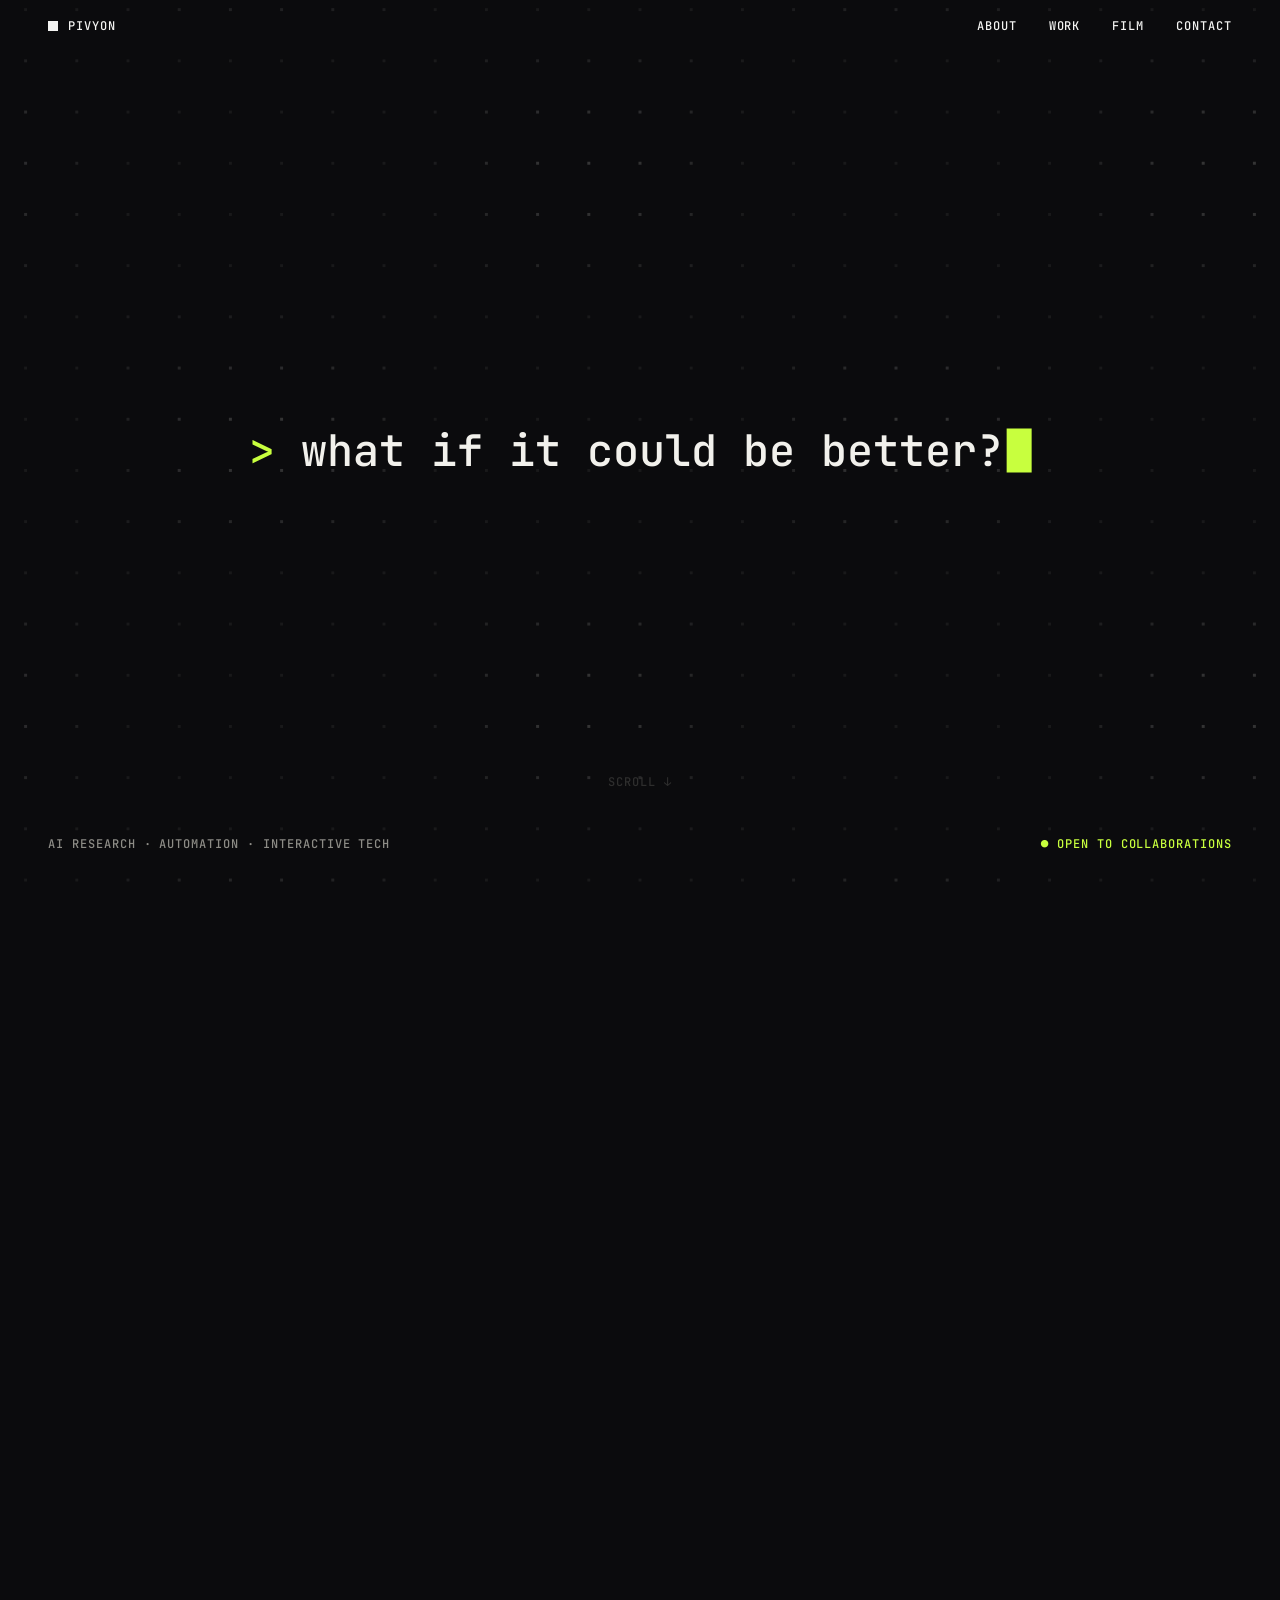
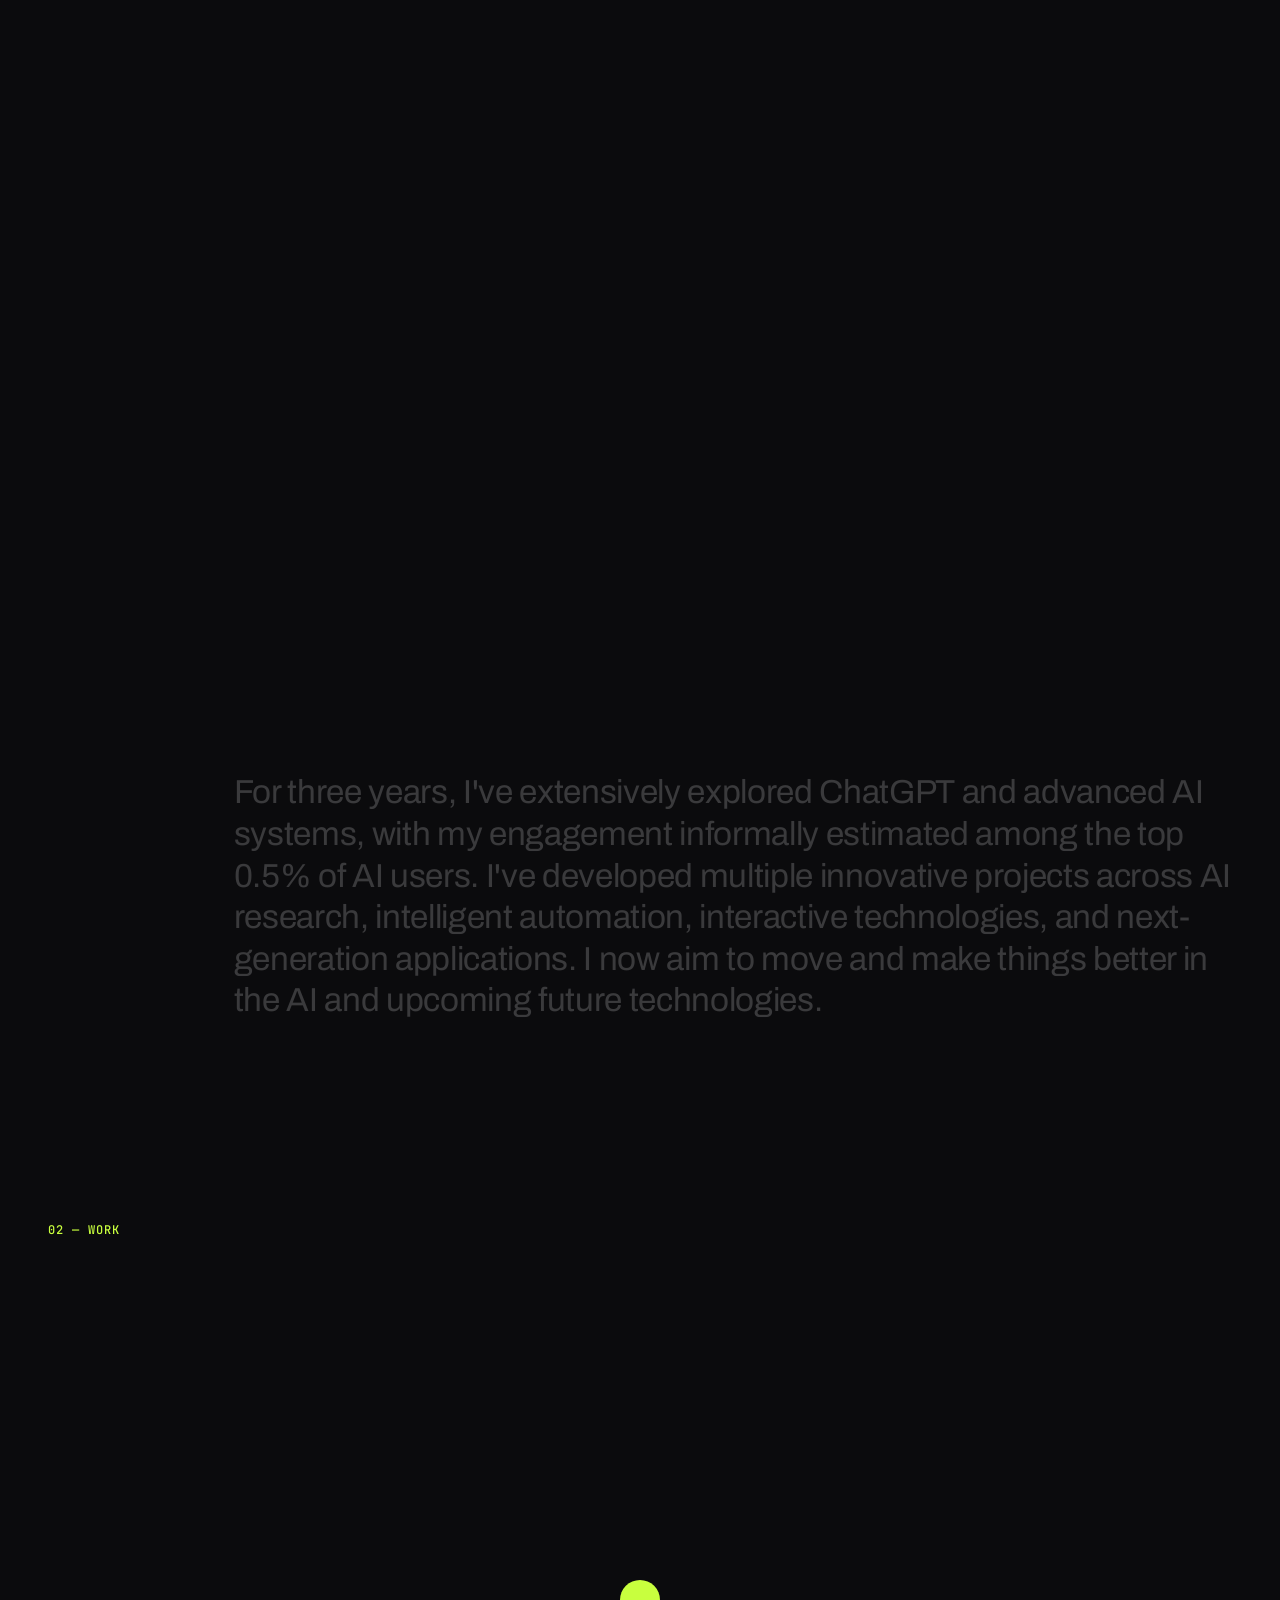
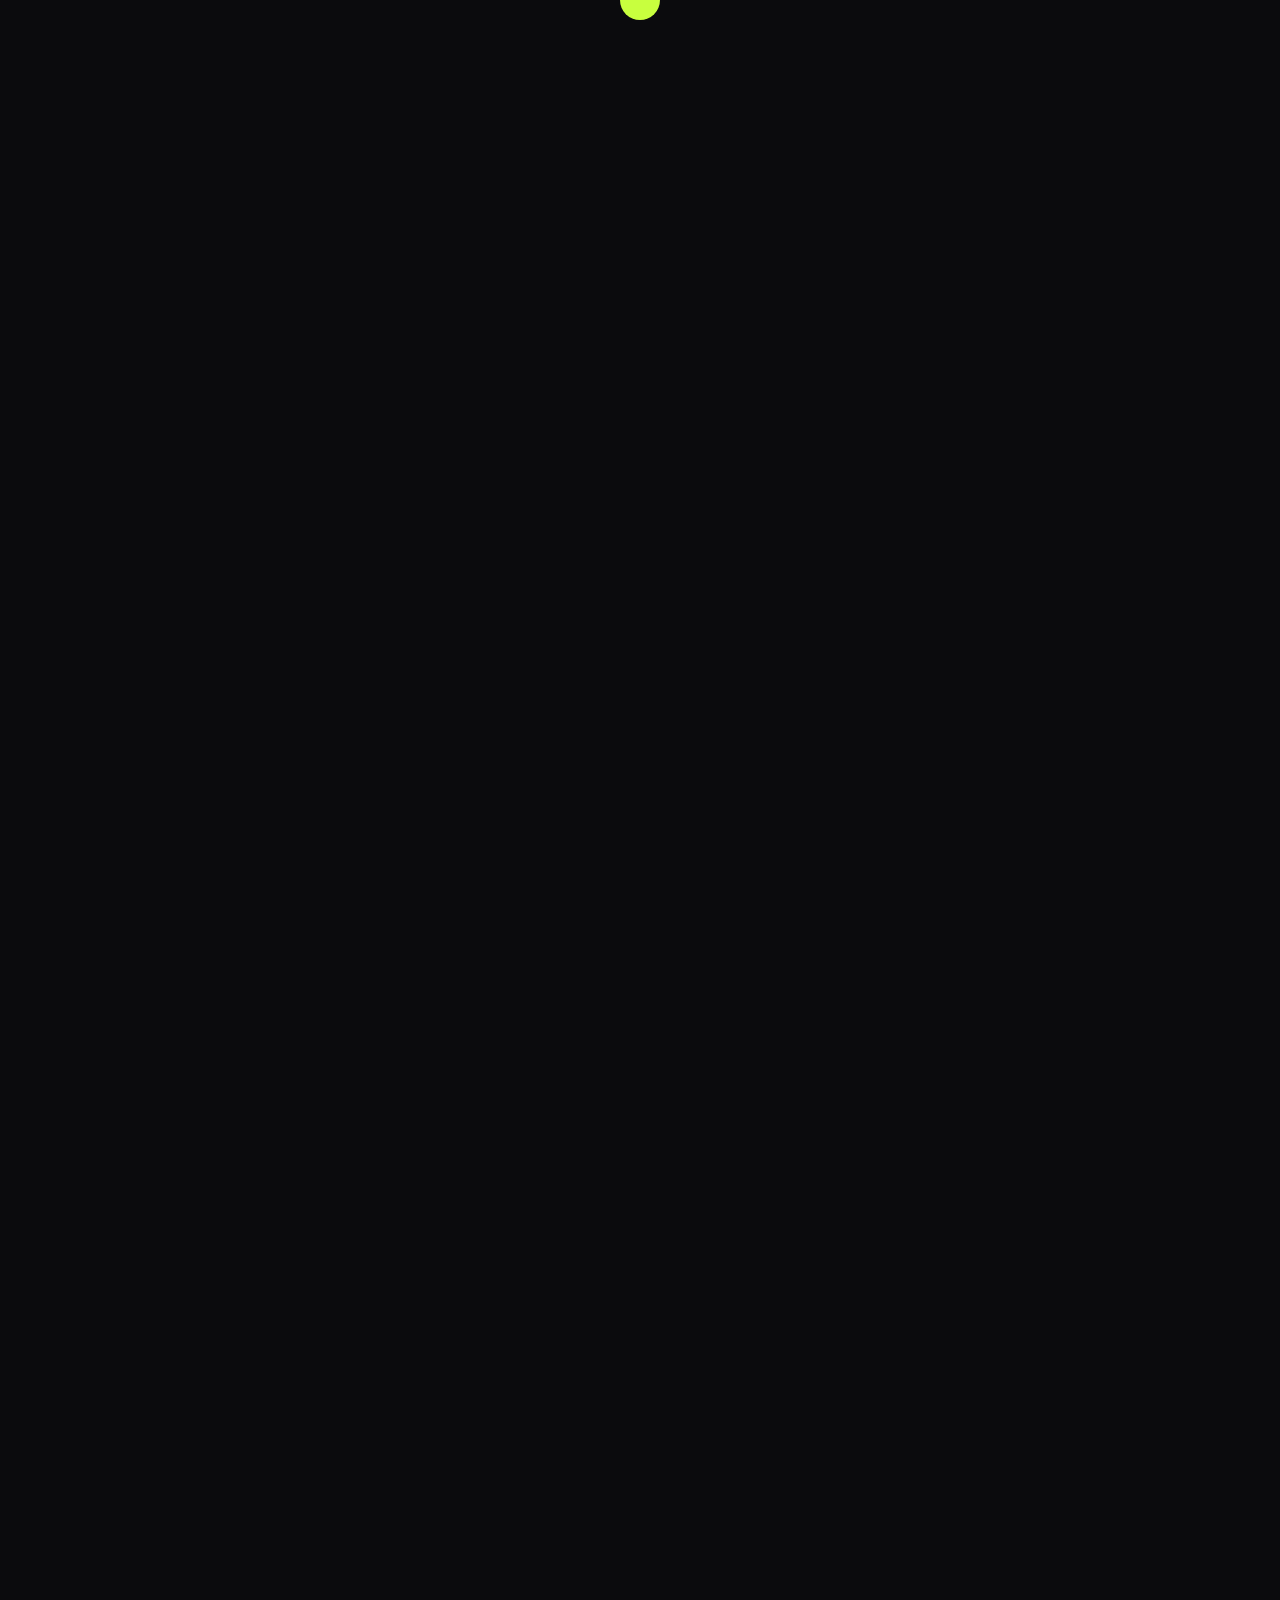
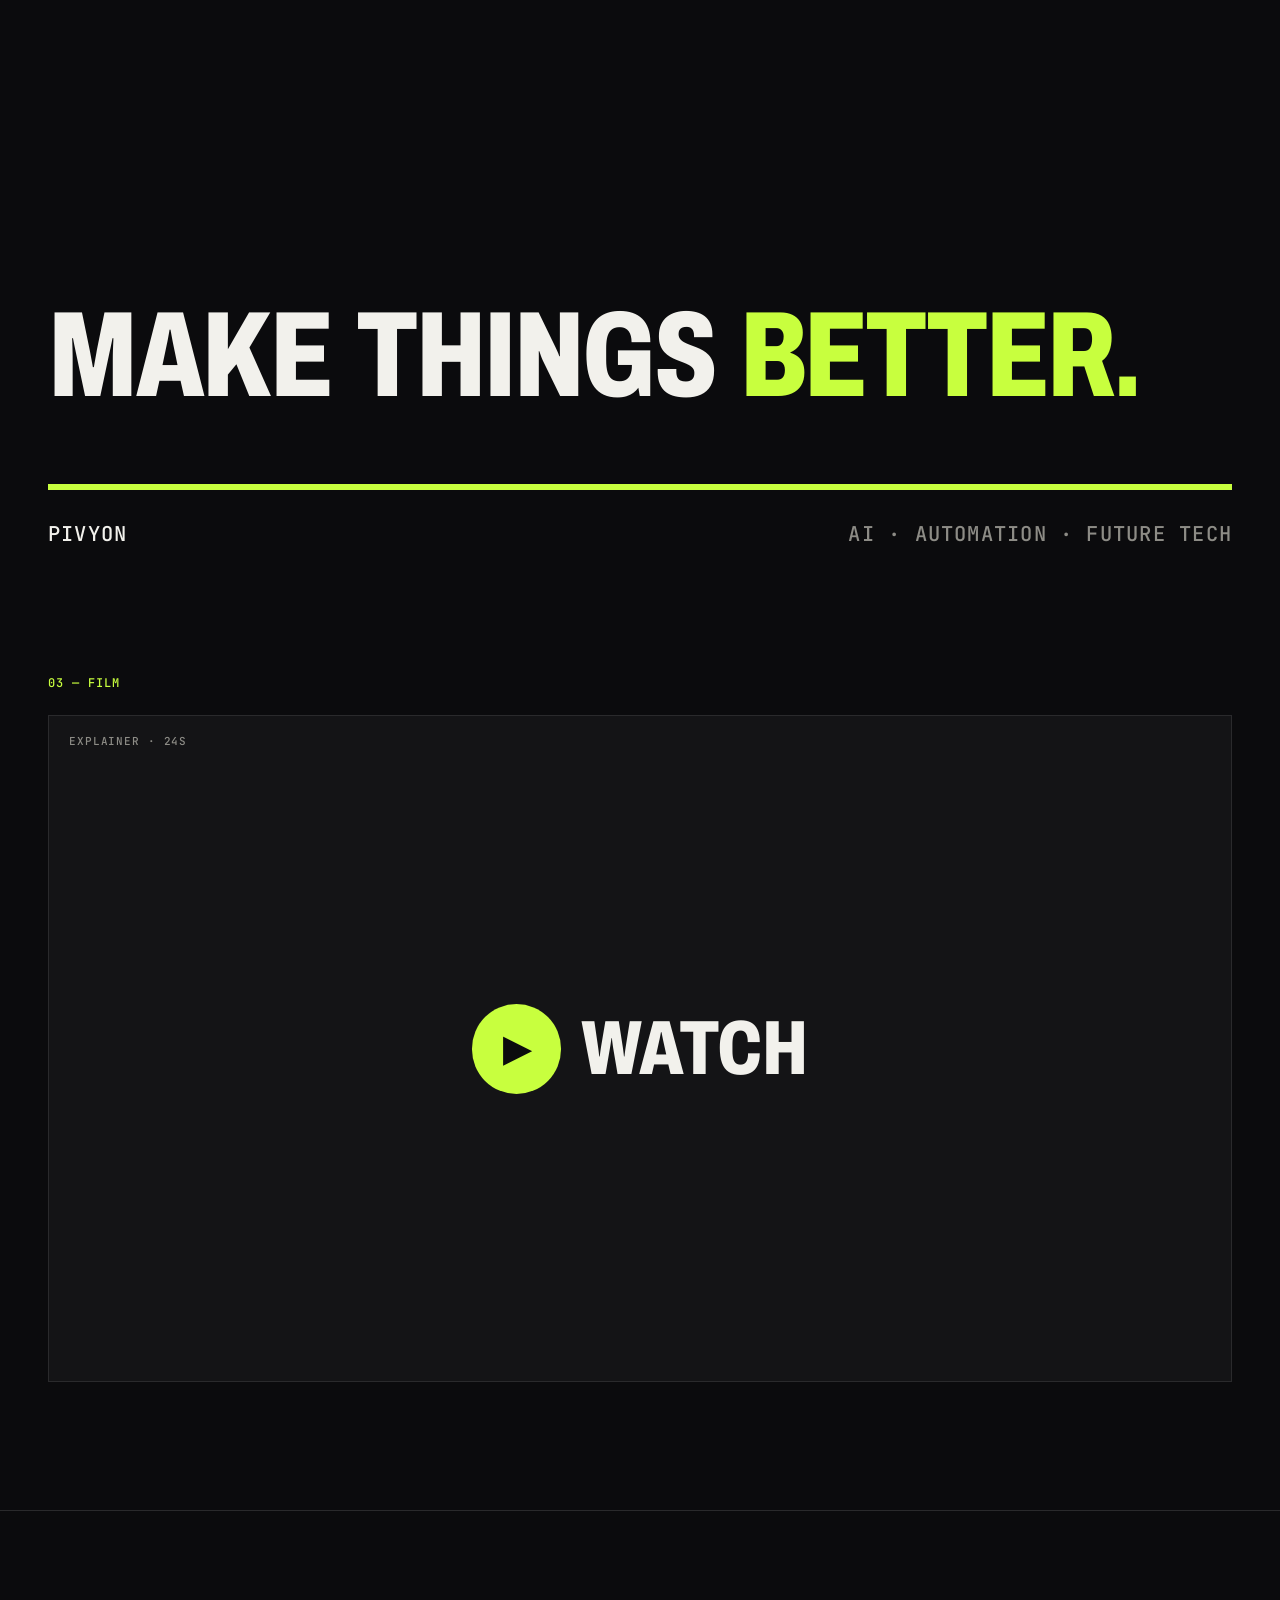
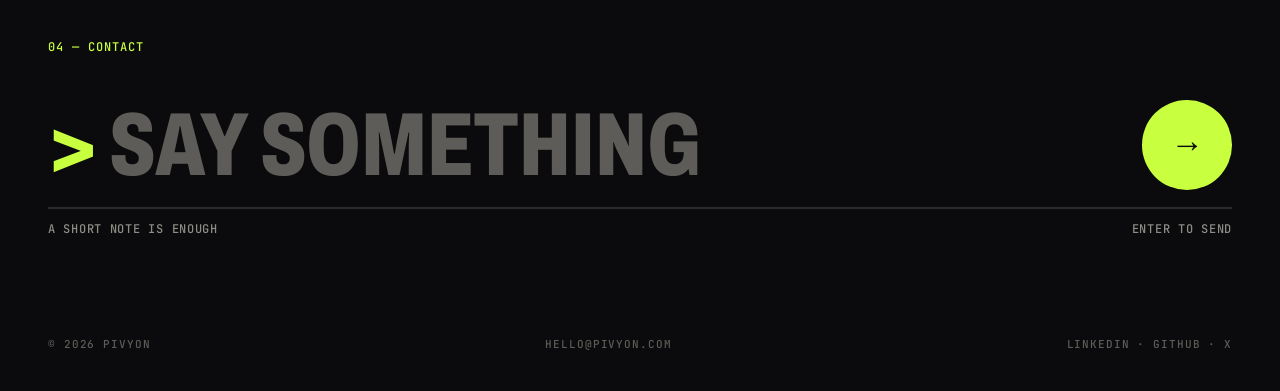
==== index.html @ 9184d7e7 "Set contact email to hello@pivyon.com Co-Authored-By: Claude Opus 5.5 <noreply@anthropic.com> Claude" ====
<!DOCTYPE html>
<html lang="en">
<head>
<meta charset="utf-8">
<meta name="viewport" content="width=device-width, initial-scale=1">
<title>Pivyon — Make Things Better</title>
<meta name="description" content="Building at the edge of AI and the technologies coming next.">
<link rel="preconnect" href="https://fonts.googleapis.com">
<link rel="preconnect" href="https://fonts.gstatic.com" crossorigin>
<link href="https://fonts.googleapis.com/css2?family=Archivo:wdth,wght@62..125,100..900&family=JetBrains+Mono:wght@400;500&display=swap" rel="stylesheet">
<link rel="stylesheet" href="styles.css">
</head>
<body>

<header class="nav mono">
  <a href="#top" class="brand"><span class="brand-mark"></span><span data-name>Pivyon</span></a>
  <nav>
    <a href="#about">About</a>
    <a href="#work">Work</a>
    <a href="#film">Film</a>
    <a href="#contact">Contact</a>
  </nav>
</header>

<!-- Scene 1 · Prompt: a question types itself, then docks top-left on scroll -->
<section id="top" class="scene s-prompt">
  <div class="stick">
    <canvas id="field"></canvas>
    <div id="prompt" class="prompt"><span class="lime">&gt; </span><span id="typed"></span><span id="caret" class="caret"></span></div>
    <div id="prompt-meta" class="prompt-meta mono">
      <span>AI research · Automation · Interactive tech</span>
      <span class="lime">● Open to collaborations</span>
    </div>
    <a href="#about" id="scroll-hint" class="scroll-hint mono">Scroll ↓</a>
  </div>
</section>

<!-- Scene 2 · Years: the counter runs to 3.0 over a stream of prompts -->
<section id="about" class="scene s-years">
  <div class="stick">
    <div class="feed" aria-hidden="true"><div id="feed-list"></div></div>
    <div class="years">
      <div class="eyebrow mono">01 — About</div>
      <div id="count" class="count">0.0</div>
      <div id="years-label" class="years-label">years in advanced AI</div>
      <div id="tier" class="tier mono"><span class="tier-n">0.5<span class="lime">%</span></span><span>estimated<br>engagement tier</span></div>
    </div>
  </div>
</section>

<section class="bio-wrap wrap">
  <p id="bio" class="bio"></p>
</section>

<!-- Scene 3 · Work: four areas slam in, stack, then collapse into one dot -->
<section id="work" class="scene s-domains">
  <div class="stick">
    <div class="eyebrow mono domains-eyebrow">02 — Work</div>
    <div id="domains"></div>
    <div id="dot" class="dot"></div>
  </div>
</section>

<!-- Scene 4 · Close: the dot becomes a line; Make things better lands -->
<section class="s-close">
  <div id="close-words" class="close-words"></div>
  <div class="close-line-track"><div id="close-line" class="close-line"></div></div>
  <div id="close-foot" class="close-foot mono"><span data-name class="paper">Pivyon</span><span class="grey">AI · automation · future tech</span></div>
</section>

<section id="film" class="film wrap">
  <div class="eyebrow mono">03 — Film</div>
  <a href="explainer/" class="film-card">
    <span class="film-tag mono">Explainer · 24s</span>
    <span class="film-cta"><span class="film-play">▶</span>Watch</span>
  </a>
</section>

<section id="contact" class="contact">
  <div class="contact-inner">
    <div class="eyebrow mono">04 — Contact</div>
    <form id="contact-form" class="contact-form" novalidate>
      <div class="contact-line">
        <span class="lime">&gt;</span>
        <input id="msg" name="message" autocomplete="off" placeholder="say something" aria-label="Your message">
        <button type="submit" aria-label="Send">→</button>
      </div>
      <div class="contact-hint mono"><span id="hint">A short note is enough</span><span>Enter to send</span></div>
    </form>
    <div id="sent" class="contact-sent" hidden>Message received<span class="lime blink">_</span></div>
    <footer class="mono">
      <span>© 2026 <span data-name>Pivyon</span></span>
      <a id="email-link" href="mailto:hello@pivyon.com">hello@pivyon.com</a>
      <span>LinkedIn · GitHub · X</span>
    </footer>
  </div>
</section>

<script src="main.js"></script>
</body>
</html>
---- styles.css ----
:root {
  --ink: #0b0b0d;
  --paper: #f2f1ec;
  --lime: #c8ff3e;
  --grey: #8d8c86;
  --line: #2a2a2c;
  --gutter: clamp(20px, 4vw, 48px);
}
[hidden] { display: none !important; }
html { scroll-behavior: smooth; }
body { margin: 0; background: var(--ink); color: var(--paper); font-family: 'Archivo', sans-serif; -webkit-font-smoothing: antialiased; overflow-x: hidden; }
a { color: var(--paper); }
a:hover { color: var(--lime); }
::selection { background: var(--lime); color: var(--ink); }
@keyframes blink { 50% { opacity: 0; } }

.mono { font: 500 12px 'JetBrains Mono', monospace; text-transform: uppercase; letter-spacing: .08em; }
.lime { color: var(--lime); }
.grey { color: var(--grey); }
.paper { color: var(--paper); }
.wrap { max-width: 1440px; margin: 0 auto; box-sizing: border-box; }
.eyebrow { color: var(--lime); }

/* Nav */
.nav { position: fixed; top: 0; left: 0; right: 0; z-index: 30; display: flex; justify-content: space-between; align-items: center; gap: 16px; padding: 18px var(--gutter); mix-blend-mode: difference; }
.nav a { text-decoration: none; color: #fff; }
.nav nav { display: flex; gap: clamp(14px, 3vw, 32px); }
.brand { display: flex; align-items: center; gap: 10px; }
.brand-mark { width: 10px; height: 10px; background: #fff; }

/* Scroll-driven scenes: a tall section with a pinned viewport inside */
.scene { position: relative; }
.stick { position: sticky; top: 0; height: 100vh; height: 100svh; overflow: hidden; }

/* Scene 1 · Prompt */
.s-prompt { height: 170vh; }
#field { position: absolute; inset: 0; width: 100%; height: 100%; display: block; }
.prompt { position: absolute; left: 50%; top: 50%; transform-origin: left center; white-space: nowrap; font: 500 clamp(20px, 3.4vw, 64px) 'JetBrains Mono', monospace; color: var(--paper); will-change: transform; }
.caret { display: inline-block; width: .56em; height: 1em; margin-left: .1em; vertical-align: -.16em; background: var(--lime); }
.prompt-meta { position: absolute; left: var(--gutter); right: var(--gutter); bottom: clamp(28px, 4vw, 48px); display: flex; justify-content: space-between; flex-wrap: wrap; gap: 12px; color: var(--grey); }
.scroll-hint { position: absolute; left: 50%; bottom: clamp(70px, 9vw, 110px); transform: translateX(-50%); text-decoration: none; color: var(--grey); }

/* Scene 2 · Years */
.s-years { height: 260vh; }
.s-years .stick { opacity: 0; }
.feed { position: absolute; right: var(--gutter); top: 0; bottom: 0; width: min(760px, 46vw); overflow: hidden;
  -webkit-mask-image: linear-gradient(transparent, #000 25%, #000 75%, transparent); mask-image: linear-gradient(transparent, #000 25%, #000 75%, transparent); }
#feed-list { display: flex; flex-direction: column; gap: clamp(14px, 1.5vw, 28px); will-change: transform; }
#feed-list div { font: 400 clamp(14px, 1.45vw, 28px) 'JetBrains Mono', monospace; color: var(--grey); white-space: nowrap; }
#feed-list div.hl { color: var(--lime); }
.years { position: absolute; left: var(--gutter); top: 50%; transform: translateY(-50%); display: flex; flex-direction: column; gap: 16px; }
.count { font: 800 clamp(140px, 21vw, 400px)/0.82 'Archivo'; color: var(--paper); letter-spacing: -.02em; font-variation-settings: 'wdth' 62; }
.years-label { font: 800 clamp(28px, 3.8vw, 72px) 'Archivo'; font-variation-settings: 'wdth' 80; text-transform: uppercase; color: var(--lime); opacity: 0; }
.tier { display: flex; align-items: baseline; gap: 18px; color: var(--grey); letter-spacing: .06em; opacity: 0; margin-top: 12px; }
.tier-n { font: 800 clamp(40px, 4vw, 72px)/0.9 'Archivo'; font-variation-settings: 'wdth' 70; color: var(--paper); letter-spacing: normal; }
@media (max-width: 760px) {
  .scroll-hint { bottom: 50%; transform: translate(-50%, 4em); }
  .feed { left: var(--gutter); width: auto; opacity: .35; }
}

/* Bio */
.bio-wrap { padding: clamp(60px, 8vw, 140px) var(--gutter) clamp(80px, 10vw, 160px); }
.bio { margin: 0 0 0 auto; max-width: 30em; font-weight: 400; font-size: clamp(24px, 2.6vw, 40px); line-height: 1.25; letter-spacing: -.01em; text-wrap: pretty; }
.bio span { color: #3a3a3c; transition: color .25s; }

/* Scene 3 · Work */
.s-domains { height: 600vh; }
.domains-eyebrow { position: absolute; top: 72px; left: var(--gutter); }
.dom { position: absolute; left: 50%; top: 50%; width: 92vw; display: flex; flex-direction: column; align-items: center; gap: clamp(10px, 1.2vw, 20px); text-align: center; opacity: 0; will-change: transform, opacity; }
.dom-idx { font: 500 clamp(14px, 1.45vw, 28px) 'JetBrains Mono', monospace; color: var(--lime); }
.dom-word { font-weight: 800; line-height: .9; text-transform: uppercase; color: var(--paper); letter-spacing: -.02em; }
.dom-bar { height: clamp(5px, .55vw, 10px); background: var(--lime); }
.dom-desc { margin: 4px 0 0; max-width: 34em; font-size: clamp(15px, 1.2vw, 19px); line-height: 1.5; color: #b9b8b1; text-wrap: pretty; }
.dot { position: absolute; left: 50%; top: 50%; width: 40px; height: 40px; margin: -20px 0 0 -20px; border-radius: 50%; background: var(--lime); transform: scale(0); }

/* Scene 4 · Close */
.s-close { padding: clamp(80px, 12vw, 200px) var(--gutter) clamp(80px, 10vw, 160px); max-width: 1680px; margin: 0 auto; box-sizing: border-box; }
.close-words { display: flex; flex-wrap: wrap; gap: 0 clamp(14px, 2vw, 40px); align-items: flex-end; }
.close-words div { font: 800 clamp(52px, 9.5vw, 160px)/0.85 'Archivo'; text-transform: uppercase; letter-spacing: -.02em; opacity: 0; }
.close-words div:last-child { color: var(--lime); }
.close-line-track { display: flex; justify-content: center; margin: clamp(40px, 6vw, 90px) 0 clamp(18px, 2.4vw, 40px); }
.close-line { height: 6px; width: 0; background: var(--lime); }
.close-foot { display: flex; justify-content: space-between; flex-wrap: wrap; gap: 12px; font-size: clamp(12px, 1.6vw, 32px); letter-spacing: .06em; opacity: 0; }

/* Film */
.film { padding: 0 var(--gutter) clamp(80px, 10vw, 160px); }
.film .eyebrow { margin-bottom: 24px; }
.film-card { position: relative; display: flex; align-items: center; justify-content: center; aspect-ratio: 16 / 9; background: #141416; border: 1px solid var(--line); text-decoration: none; overflow: hidden; transition: border-color .3s; }
.film-card:hover { border-color: var(--lime); }
.film-tag { position: absolute; top: 18px; left: 20px; font-size: 11px; color: var(--grey); }
.film-cta { display: flex; align-items: center; gap: 20px; font-weight: 800; font-size: clamp(32px, 6vw, 96px); text-transform: uppercase; font-variation-settings: 'wdth' 75; color: var(--paper); }
.film-play { width: clamp(56px, 7vw, 110px); height: clamp(56px, 7vw, 110px); border-radius: 50%; background: var(--lime); color: var(--ink); display: flex; align-items: center; justify-content: center; font-size: .45em; }

/* Contact */
.contact { padding: clamp(80px, 10vw, 140px) var(--gutter) 40px; border-top: 1px solid var(--line); }
.contact-inner { max-width: 1440px; margin: 0 auto; display: flex; flex-direction: column; gap: 40px; }
.contact-form { display: flex; flex-direction: column; gap: 12px; margin: 0; }
.contact-line, .contact-sent { font-weight: 800; font-size: clamp(36px, 7vw, 120px); line-height: 1; text-transform: uppercase; font-variation-settings: 'wdth' 72; }
.contact-line { display: flex; align-items: center; gap: 10px; border-bottom: 2px solid var(--line); padding-bottom: 12px; transition: border-color .2s; }
.contact-line.err { border-color: #ff5a3c; }
.contact-line input { flex: 1; min-width: 0; background: transparent; border: 0; outline: none; color: var(--paper); font: inherit; font-variation-settings: inherit; text-transform: uppercase; caret-color: var(--lime); }
.contact-line input::placeholder { color: #5d5c58; }
.contact-line button { flex: none; width: clamp(56px, 7vw, 100px); height: clamp(56px, 7vw, 100px); border-radius: 50%; border: 0; background: var(--lime); color: var(--ink); font-size: clamp(22px, 2.6vw, 36px); cursor: pointer; transition: transform .25s; }
.contact-line button:hover { transform: rotate(-45deg) scale(1.06); }
.contact-hint { display: flex; justify-content: space-between; gap: 16px; letter-spacing: .06em; color: var(--grey); }
.blink { animation: blink 1s steps(1) infinite; }
.contact footer { display: flex; flex-wrap: wrap; justify-content: space-between; gap: 16px; margin-top: 60px; font-size: 11px; color: #5d5c58; }
.contact footer a { color: inherit; text-decoration: none; }
.contact footer a:hover { color: var(--lime); }

@media (prefers-reduced-motion: reduce) {
  html { scroll-behavior: auto; }
}
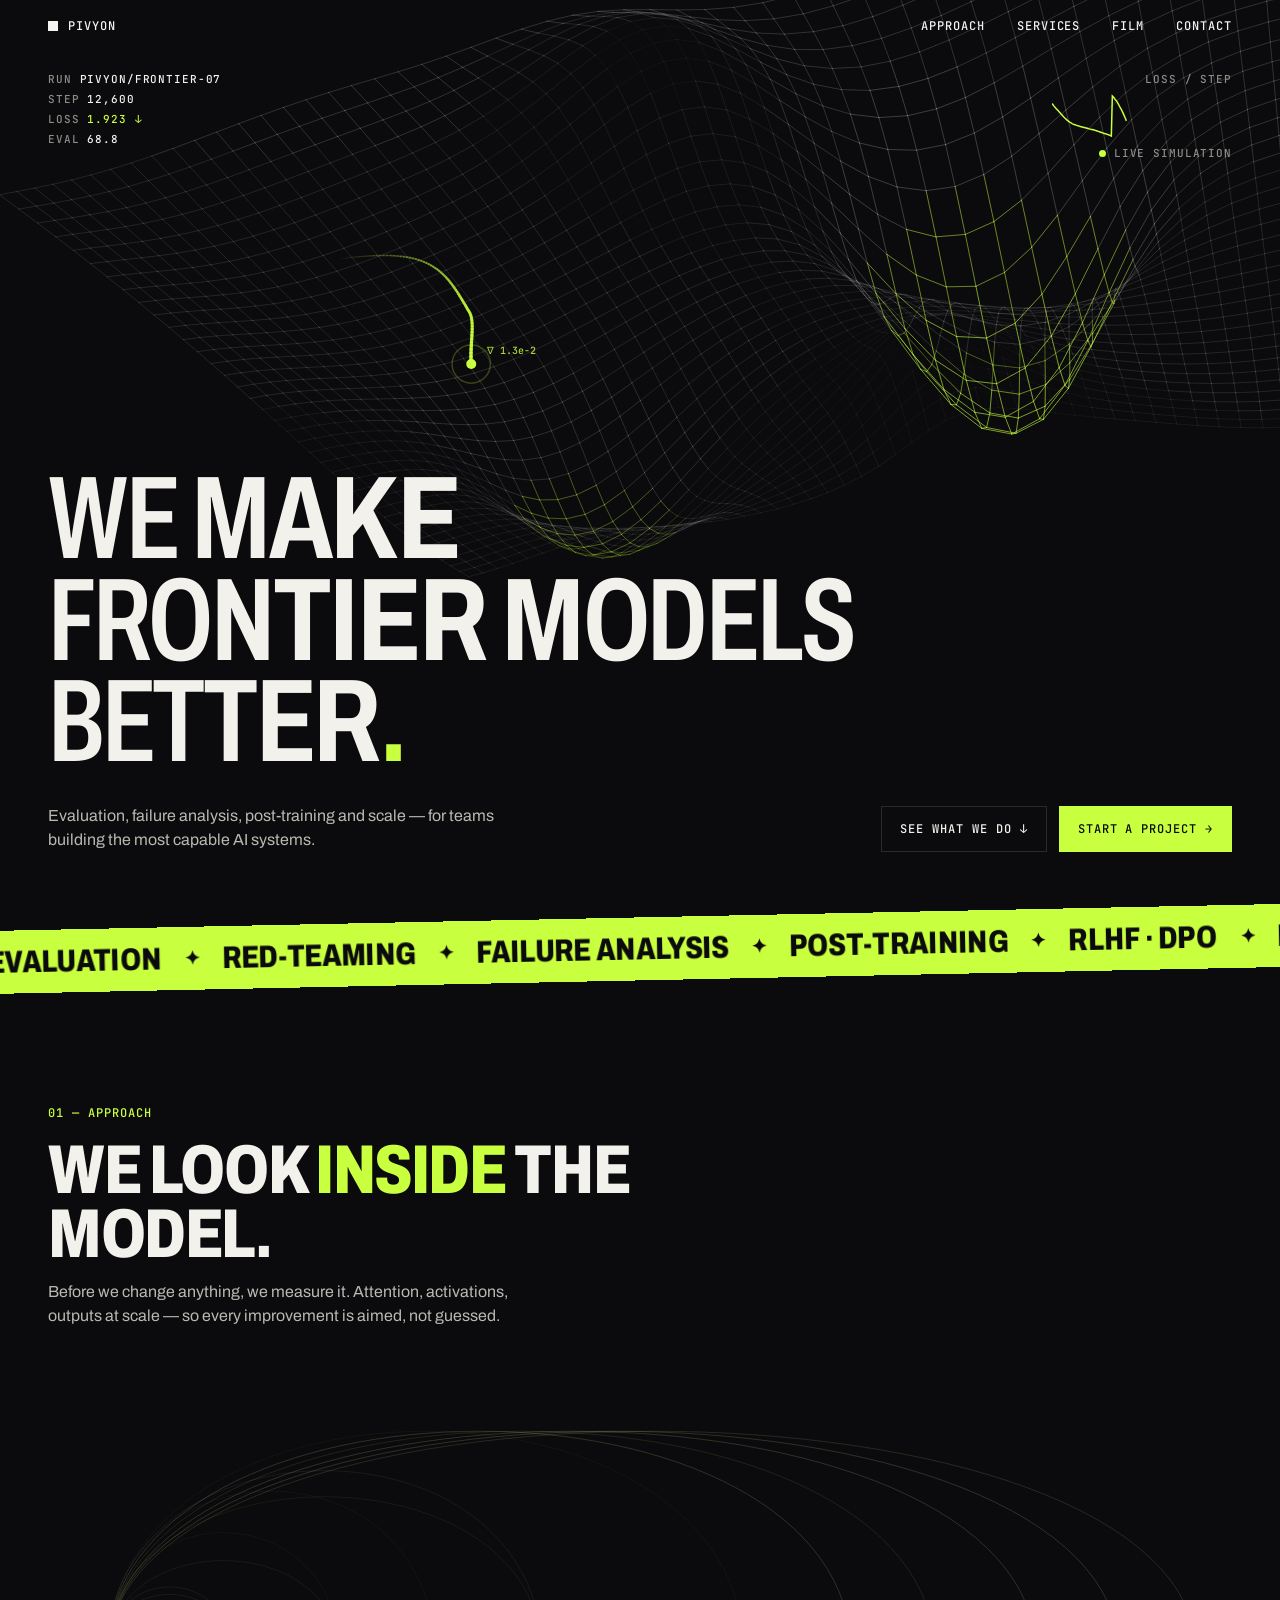
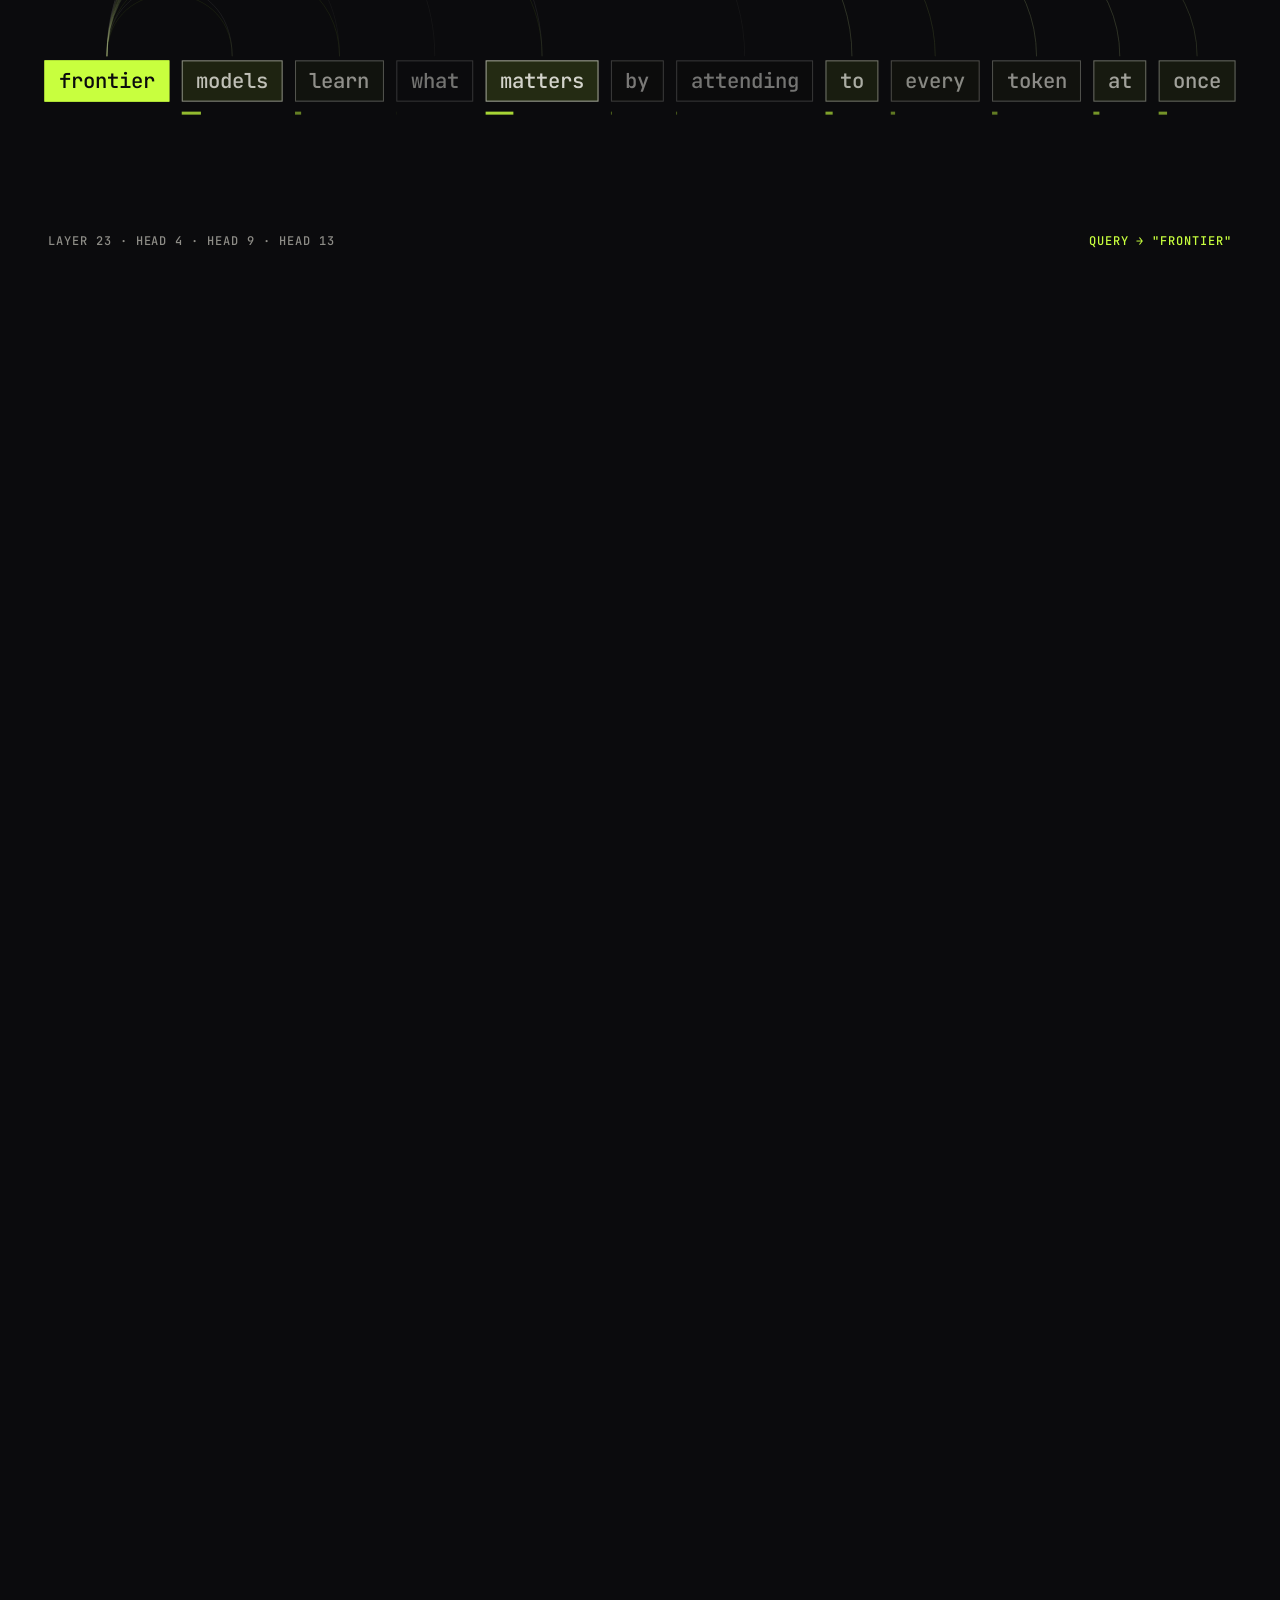
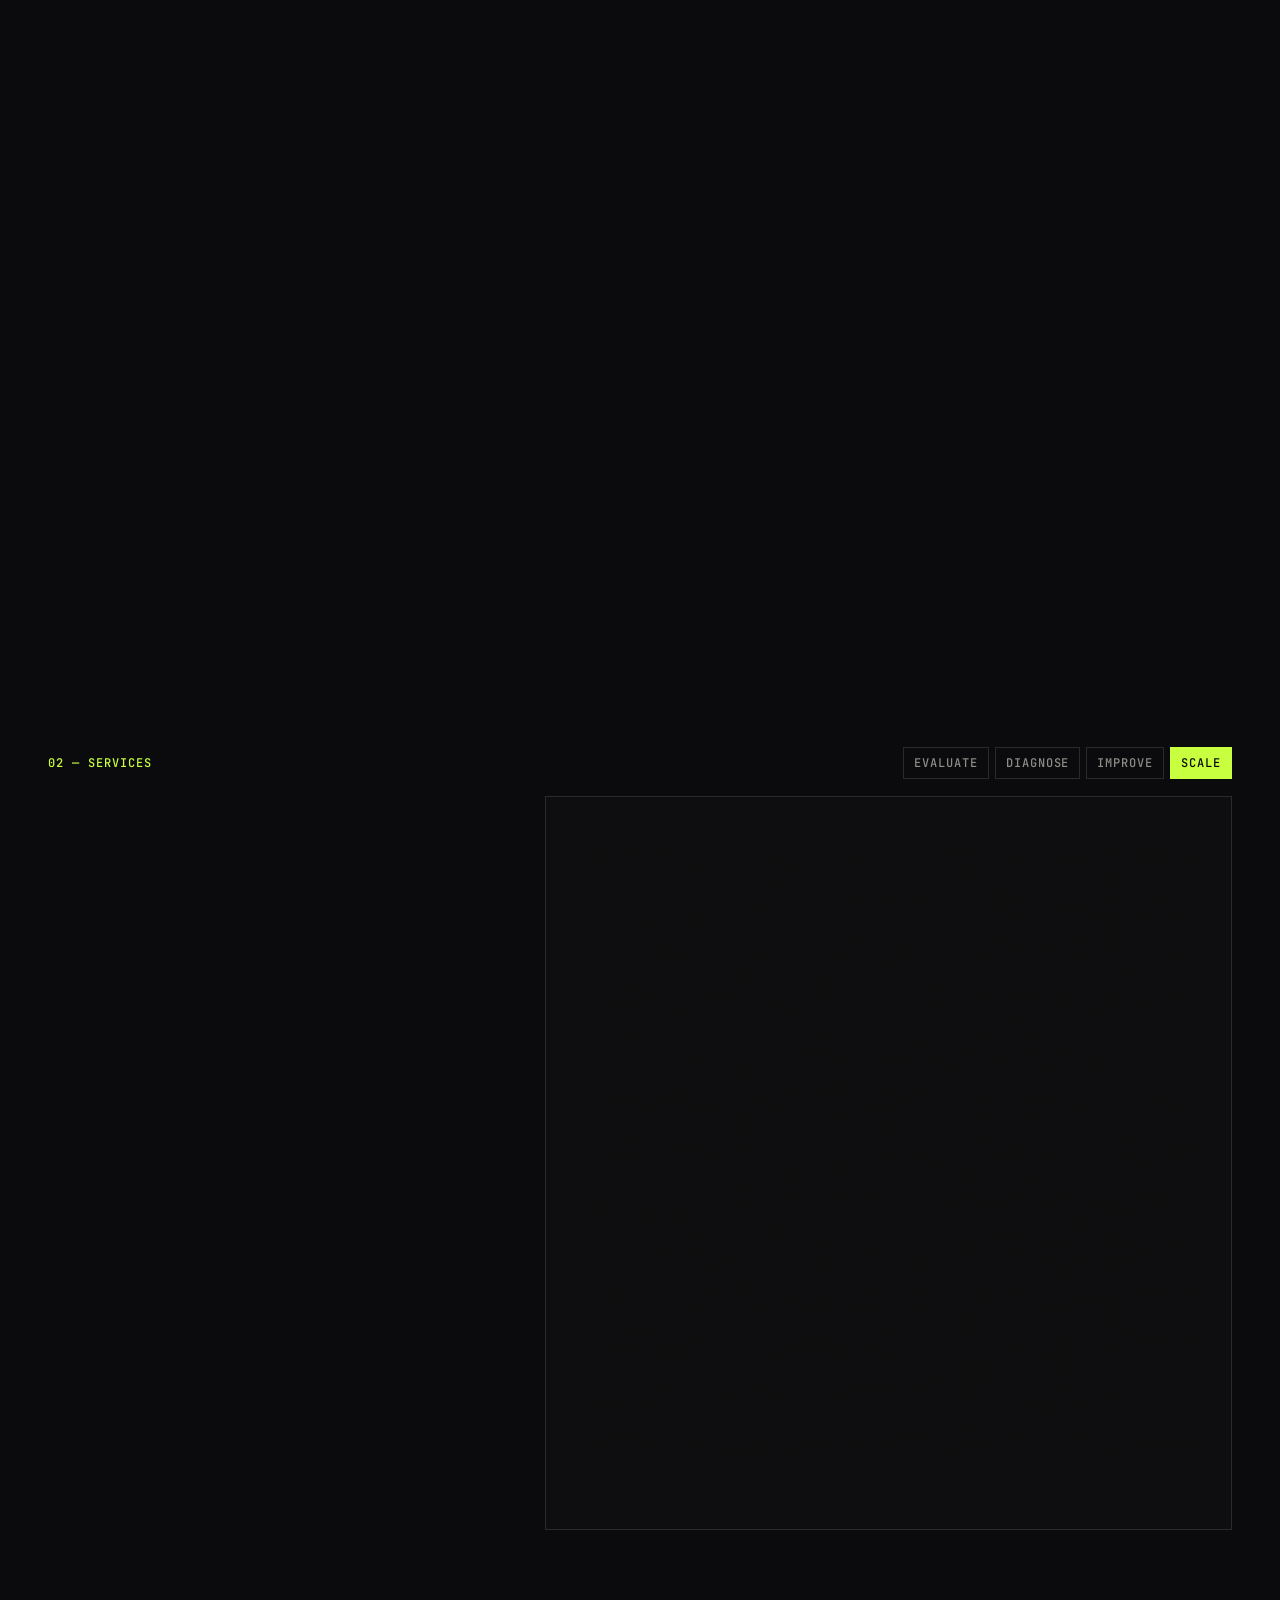
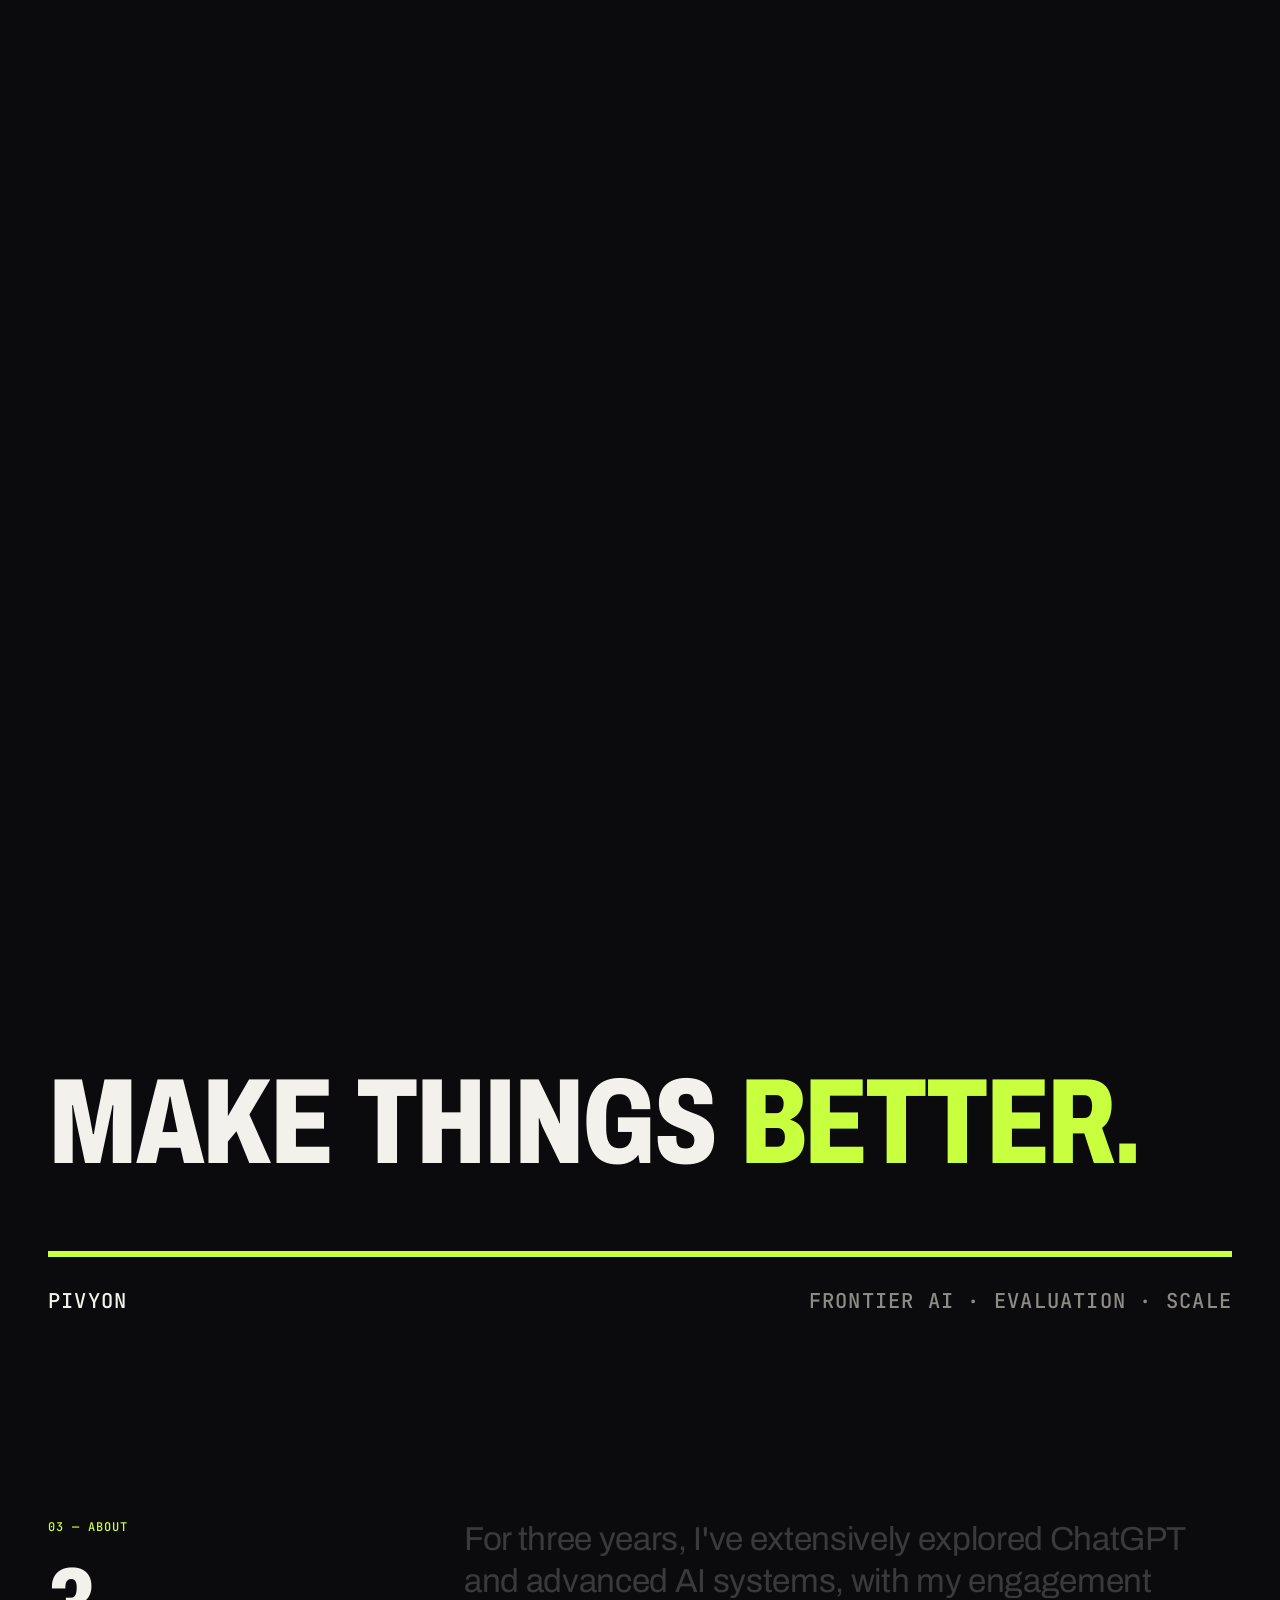
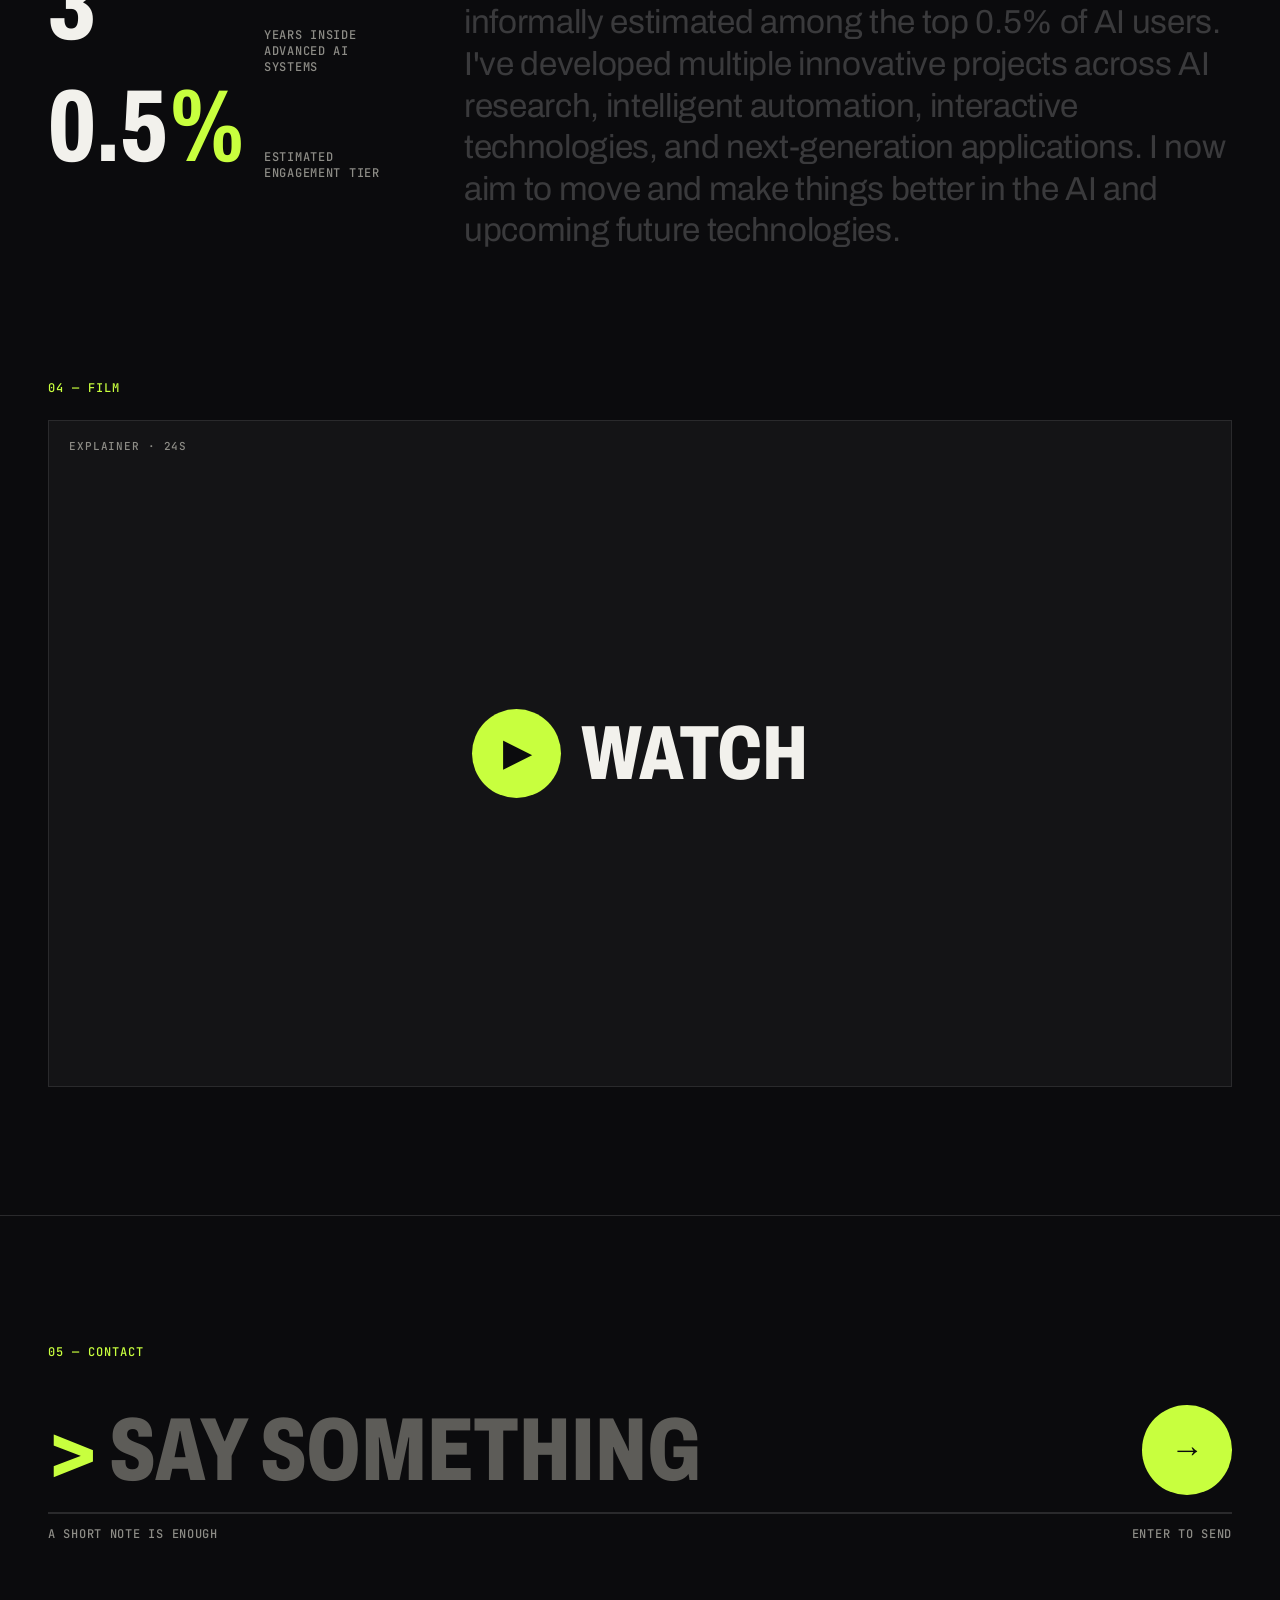
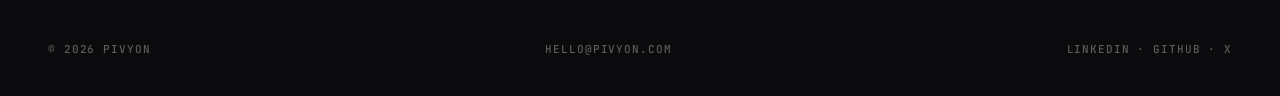
==== commit 8a375936: "Rebuild site around live frontier-AI visualizations Hero is a real-time loss landscape with a moment" ====
--- a/index.html
+++ b/index.html
@@ -3,8 +3,8 @@
 <head>
 <meta charset="utf-8">
 <meta name="viewport" content="width=device-width, initial-scale=1">
-<title>Pivyon — Make Things Better</title>
-<meta name="description" content="Building at the edge of AI and the technologies coming next.">
+<title>Pivyon — We make frontier models better</title>
+<meta name="description" content="Evaluation, failure analysis, post-training and scale for teams building frontier AI.">
 <link rel="preconnect" href="https://fonts.googleapis.com">
 <link rel="preconnect" href="https://fonts.gstatic.com" crossorigin>
 <link href="https://fonts.googleapis.com/css2?family=Archivo:wdth,wght@62..125,100..900&family=JetBrains+Mono:wght@400;500&display=swap" rel="stylesheet">
@@ -12,64 +12,123 @@
 </head>
 <body>
 
+<div id="boot" class="boot mono" aria-hidden="true">
+  <div class="boot-lines" id="boot-lines"></div>
+  <div class="boot-bar"><div id="boot-fill"></div></div>
+</div>
+
 <header class="nav mono">
   <a href="#top" class="brand"><span class="brand-mark"></span><span data-name>Pivyon</span></a>
   <nav>
-    <a href="#about">About</a>
-    <a href="#work">Work</a>
+    <a href="#attention">Approach</a>
+    <a href="#services">Services</a>
     <a href="#film">Film</a>
     <a href="#contact">Contact</a>
   </nav>
 </header>
 
-<!-- Scene 1 · Prompt: a question types itself, then docks top-left on scroll -->
-<section id="top" class="scene s-prompt">
-  <div class="stick">
-    <canvas id="field"></canvas>
-    <div id="prompt" class="prompt"><span class="lime">&gt; </span><span id="typed"></span><span id="caret" class="caret"></span></div>
-    <div id="prompt-meta" class="prompt-meta mono">
-      <span>AI research · Automation · Interactive tech</span>
-      <span class="lime">● Open to collaborations</span>
-    </div>
-    <a href="#about" id="scroll-hint" class="scroll-hint mono">Scroll ↓</a>
+<!-- Hero · a live loss landscape with an optimizer descending it -->
+<section id="top" class="hero">
+  <canvas id="terrain"></canvas>
+  <div class="hud hud-left mono">
+    <div><span class="grey">run</span> pivyon/frontier-07</div>
+    <div><span class="grey">step</span> <span id="hud-step">0</span></div>
+    <div><span class="grey">loss</span> <span id="hud-loss" class="lime">—</span></div>
+    <div><span class="grey">eval</span> <span id="hud-eval">—</span></div>
   </div>
-</section>
-
-<!-- Scene 2 · Years: the counter runs to 3.0 over a stream of prompts -->
-<section id="about" class="scene s-years">
-  <div class="stick">
-    <div class="feed" aria-hidden="true"><div id="feed-list"></div></div>
-    <div class="years">
-      <div class="eyebrow mono">01 — About</div>
-      <div id="count" class="count">0.0</div>
-      <div id="years-label" class="years-label">years in advanced AI</div>
-      <div id="tier" class="tier mono"><span class="tier-n">0.5<span class="lime">%</span></span><span>estimated<br>engagement tier</span></div>
+  <div class="hud hud-right mono">
+    <div class="grey">loss / step</div>
+    <canvas id="spark" width="180" height="48"></canvas>
+    <div class="live"><span class="live-dot"></span>live simulation</div>
+  </div>
+  <div class="hero-copy">
+    <h1 id="headline" aria-label="We make frontier models better."></h1>
+    <div class="hero-foot">
+      <p>Evaluation, failure analysis, post-training and scale — for teams building the most capable AI systems.</p>
+      <div class="hero-ctas mono">
+        <a href="#services" class="btn-ghost">See what we do ↓</a>
+        <a href="#contact" class="btn-lime">Start a project →</a>
+      </div>
     </div>
   </div>
 </section>
 
-<section class="bio-wrap wrap">
+<div class="ticker" aria-hidden="true"><div id="ticker-row"></div></div>
+
+<!-- Approach · attention arcs across a sentence, swept by scroll -->
+<section id="attention" class="scene s-attn">
+  <div class="stick">
+    <div class="attn-copy">
+      <div class="eyebrow mono">01 — Approach</div>
+      <h2>We look <em>inside</em> the model.</h2>
+      <p>Before we change anything, we measure it. Attention, activations, outputs at scale — so every improvement is aimed, not guessed.</p>
+    </div>
+    <div class="attn-meta mono"><span id="attn-head">layer 23 · head 4</span><span id="attn-q" class="lime"></span></div>
+    <canvas id="attn"></canvas>
+  </div>
+</section>
+
+<!-- Services · four pinned stages, each with its own live visual -->
+<section id="services" class="scene s-pipe">
+  <div class="stick">
+    <div class="pipe-head mono">
+      <span class="lime">02 — Services</span>
+      <div class="pipe-steps" id="pipe-steps">
+        <span>Evaluate</span><span>Diagnose</span><span>Improve</span><span>Scale</span>
+      </div>
+    </div>
+    <div class="pipe-body">
+      <div class="pipe-copy" id="pipe-copy">
+        <article>
+          <div class="pipe-n mono">01 / 04</div>
+          <h3>Evaluate</h3>
+          <p>Evals that find the edge. Custom benchmarks, adversarial suites and capability maps that show exactly where a model stands — checkpoint by checkpoint.</p>
+          <ul class="mono"><li>Capability mapping</li><li>Custom benchmarks</li><li>Red-teaming</li></ul>
+        </article>
+        <article>
+          <div class="pipe-n mono">02 / 04</div>
+          <h3>Diagnose</h3>
+          <p>Failure analysis at scale. We cluster model outputs to surface the failure modes that matter — hallucination, refusal drift, tool misuse — before your users do.</p>
+          <ul class="mono"><li>Output clustering</li><li>Root-cause analysis</li><li>Regression tracking</li></ul>
+        </article>
+        <article>
+          <div class="pipe-n mono">03 / 04</div>
+          <h3>Improve</h3>
+          <p>Post-training that moves the needle. Data curation, fine-tuning and preference optimisation, measured against the evals that matter to you.</p>
+          <ul class="mono"><li>Data curation</li><li>Fine-tuning · RLHF · DPO</li><li>Eval-driven iteration</li></ul>
+        </article>
+        <article>
+          <div class="pipe-n mono">04 / 04</div>
+          <h3>Scale</h3>
+          <p>From prototype to production. Training and inference pipelines engineered to hold up from a single GPU to thousands.</p>
+          <ul class="mono"><li>Distributed training</li><li>Inference optimisation</li><li>Cost &amp; throughput tuning</li></ul>
+        </article>
+      </div>
+      <div class="pipe-vis"><canvas id="pipe"></canvas></div>
+    </div>
+  </div>
+</section>
+
+<!-- Close · the line draws; Make things better lands -->
+<section class="s-close">
+  <div id="close-words" class="close-words"></div>
+  <div class="close-line-track"><div id="close-line" class="close-line"></div></div>
+  <div id="close-foot" class="close-foot mono"><span data-name class="paper">Pivyon</span><span class="grey">Frontier AI · evaluation · scale</span></div>
+</section>
+
+<section id="about" class="about wrap">
+  <div class="about-side">
+    <div class="eyebrow mono">03 — About</div>
+    <div class="stats mono">
+      <span class="stat">3</span><span>years inside<br>advanced AI systems</span>
+      <span class="stat">0.5<span class="lime">%</span></span><span>estimated<br>engagement tier</span>
+    </div>
+  </div>
   <p id="bio" class="bio"></p>
 </section>
 
-<!-- Scene 3 · Work: four areas slam in, stack, then collapse into one dot -->
-<section id="work" class="scene s-domains">
-  <div class="stick">
-    <div class="eyebrow mono domains-eyebrow">02 — Work</div>
-    <div id="domains"></div>
-    <div id="dot" class="dot"></div>
-  </div>
-</section>
-
-<!-- Scene 4 · Close: the dot becomes a line; Make things better lands -->
-<section class="s-close">
-  <div id="close-words" class="close-words"></div>
-  <div class="close-line-track"><div id="close-line" class="close-line"></div></div>
-  <div id="close-foot" class="close-foot mono"><span data-name class="paper">Pivyon</span><span class="grey">AI · automation · future tech</span></div>
-</section>
-
 <section id="film" class="film wrap">
-  <div class="eyebrow mono">03 — Film</div>
+  <div class="eyebrow mono">04 — Film</div>
   <a href="explainer/" class="film-card">
     <span class="film-tag mono">Explainer · 24s</span>
     <span class="film-cta"><span class="film-play">▶</span>Watch</span>
@@ -78,7 +137,7 @@
 
 <section id="contact" class="contact">
   <div class="contact-inner">
-    <div class="eyebrow mono">04 — Contact</div>
+    <div class="eyebrow mono">05 — Contact</div>
     <form id="contact-form" class="contact-form" novalidate>
       <div class="contact-line">
         <span class="lime">&gt;</span>
--- a/styles.css
+++ b/styles.css
@@ -4,6 +4,7 @@
   --lime: #c8ff3e;
   --grey: #8d8c86;
   --line: #2a2a2c;
+  --hot: #ff5a3c;
   --gutter: clamp(20px, 4vw, 48px);
 }
 [hidden] { display: none !important; }
@@ -13,6 +14,7 @@
 a:hover { color: var(--lime); }
 ::selection { background: var(--lime); color: var(--ink); }
 @keyframes blink { 50% { opacity: 0; } }
+@keyframes pulse { 0%, 100% { opacity: 1; } 50% { opacity: .25; } }
 
 .mono { font: 500 12px 'JetBrains Mono', monospace; text-transform: uppercase; letter-spacing: .08em; }
 .lime { color: var(--lime); }
@@ -20,6 +22,15 @@
 .paper { color: var(--paper); }
 .wrap { max-width: 1440px; margin: 0 auto; box-sizing: border-box; }
 .eyebrow { color: var(--lime); }
+canvas { display: block; }
+
+/* Boot */
+.boot { position: fixed; inset: 0; z-index: 100; background: var(--ink); display: flex; flex-direction: column; justify-content: center; gap: 18px; padding: 0 var(--gutter); transition: transform .7s cubic-bezier(.7, 0, .2, 1); cursor: pointer; }
+.boot.done { transform: translateY(-100%); }
+.boot-lines { display: flex; flex-direction: column; gap: 6px; min-height: 7.5em; color: var(--grey); text-transform: none; letter-spacing: .02em; font-size: clamp(11px, 1.2vw, 14px); }
+.boot-lines .ok { color: var(--lime); }
+.boot-bar { height: 2px; background: var(--line); max-width: 520px; }
+#boot-fill { height: 100%; width: 0; background: var(--lime); }
 
 /* Nav */
 .nav { position: fixed; top: 0; left: 0; right: 0; z-index: 30; display: flex; justify-content: space-between; align-items: center; gap: 16px; padding: 18px var(--gutter); mix-blend-mode: difference; }
@@ -28,52 +39,77 @@
 .brand { display: flex; align-items: center; gap: 10px; }
 .brand-mark { width: 10px; height: 10px; background: #fff; }
 
-/* Scroll-driven scenes: a tall section with a pinned viewport inside */
+/* Hero */
+.hero { position: relative; height: 100vh; height: 100svh; min-height: 620px; overflow: hidden; }
+#terrain { position: absolute; inset: 0; width: 100%; height: 100%; }
+.hud { position: absolute; top: 72px; display: flex; flex-direction: column; gap: 6px; font-size: 11px; color: var(--paper); pointer-events: none; }
+.hud-left { left: var(--gutter); }
+.hud-right { right: var(--gutter); align-items: flex-end; }
+#spark { width: 180px; height: 48px; }
+.live { display: flex; align-items: center; gap: 8px; color: var(--grey); }
+.live-dot { width: 7px; height: 7px; border-radius: 50%; background: var(--lime); animation: pulse 1.4s ease-in-out infinite; }
+.hero-copy { position: absolute; left: var(--gutter); right: var(--gutter); bottom: clamp(24px, 4vw, 48px); pointer-events: none; }
+.hero h1 { margin: 0; font-weight: 800; font-size: clamp(44px, 9.2vw, 168px); line-height: .86; letter-spacing: -.02em; text-transform: uppercase; user-select: none; }
+.hero h1 .line { display: flex; flex-wrap: nowrap; }
+.hero h1 .ch { display: inline-block; white-space: pre; font-variation-settings: 'wdth' 100, 'wght' 800; }
+.hero-foot { display: flex; justify-content: space-between; align-items: flex-end; flex-wrap: wrap; gap: 20px; margin-top: clamp(16px, 2.4vw, 32px); }
+.hero-foot p { margin: 0; max-width: 30em; font-size: clamp(15px, 1.25vw, 19px); line-height: 1.5; color: #b9b8b1; text-wrap: pretty; }
+.hero-ctas { display: flex; gap: 12px; flex-wrap: wrap; pointer-events: auto; }
+.btn-ghost, .btn-lime { text-decoration: none; padding: 14px 18px; border: 1px solid var(--line); transition: background .25s, color .25s, border-color .25s; }
+.btn-ghost:hover { border-color: var(--lime); }
+.btn-lime { background: var(--lime); color: var(--ink); border-color: var(--lime); }
+.btn-lime:hover { background: var(--paper); border-color: var(--paper); color: var(--ink); }
+@media (max-width: 760px) {
+  .hud-right { display: none; }
+  .hud { top: 64px; }
+}
+
+/* Ticker */
+.ticker { background: var(--lime); color: var(--ink); overflow: hidden; padding: 14px 0; transform: rotate(-1.2deg) scale(1.02); margin: 18px 0; position: relative; z-index: 2; }
+#ticker-row { display: flex; width: max-content; white-space: nowrap; font: 800 clamp(20px, 2.4vw, 34px) 'Archivo'; font-variation-settings: 'wdth' 80; text-transform: uppercase; }
+#ticker-row > span { display: inline-flex; align-items: center; gap: 22px; padding-right: 22px; }
+#ticker-row .star { font-size: .6em; }
+
+/* Pinned scenes */
 .scene { position: relative; }
 .stick { position: sticky; top: 0; height: 100vh; height: 100svh; overflow: hidden; }
 
-/* Scene 1 · Prompt */
-.s-prompt { height: 170vh; }
-#field { position: absolute; inset: 0; width: 100%; height: 100%; display: block; }
-.prompt { position: absolute; left: 50%; top: 50%; transform-origin: left center; white-space: nowrap; font: 500 clamp(20px, 3.4vw, 64px) 'JetBrains Mono', monospace; color: var(--paper); will-change: transform; }
-.caret { display: inline-block; width: .56em; height: 1em; margin-left: .1em; vertical-align: -.16em; background: var(--lime); }
-.prompt-meta { position: absolute; left: var(--gutter); right: var(--gutter); bottom: clamp(28px, 4vw, 48px); display: flex; justify-content: space-between; flex-wrap: wrap; gap: 12px; color: var(--grey); }
-.scroll-hint { position: absolute; left: 50%; bottom: clamp(70px, 9vw, 110px); transform: translateX(-50%); text-decoration: none; color: var(--grey); }
+/* Approach · attention */
+.s-attn { height: 320vh; }
+#attn { position: absolute; inset: 0; width: 100%; height: 100%; }
+.attn-copy { position: absolute; left: var(--gutter); top: clamp(80px, 12vh, 140px); max-width: 640px; z-index: 1; }
+.attn-copy h2, .pipe-copy h3 { margin: 18px 0 14px; font-weight: 800; font-size: clamp(36px, 5.4vw, 92px); line-height: .92; text-transform: uppercase; letter-spacing: -.02em; font-variation-settings: 'wdth' 78; }
+.attn-copy h2 em { font-style: normal; color: var(--lime); }
+.attn-copy p, .pipe-copy p { margin: 0; max-width: 32em; font-size: clamp(15px, 1.25vw, 19px); line-height: 1.5; color: #b9b8b1; text-wrap: pretty; }
+.attn-meta { position: absolute; left: var(--gutter); right: var(--gutter); bottom: clamp(24px, 4vw, 48px); display: flex; justify-content: space-between; gap: 12px; color: var(--grey); z-index: 1; }
 
-/* Scene 2 · Years */
-.s-years { height: 260vh; }
-.s-years .stick { opacity: 0; }
-.feed { position: absolute; right: var(--gutter); top: 0; bottom: 0; width: min(760px, 46vw); overflow: hidden;
-  -webkit-mask-image: linear-gradient(transparent, #000 25%, #000 75%, transparent); mask-image: linear-gradient(transparent, #000 25%, #000 75%, transparent); }
-#feed-list { display: flex; flex-direction: column; gap: clamp(14px, 1.5vw, 28px); will-change: transform; }
-#feed-list div { font: 400 clamp(14px, 1.45vw, 28px) 'JetBrains Mono', monospace; color: var(--grey); white-space: nowrap; }
-#feed-list div.hl { color: var(--lime); }
-.years { position: absolute; left: var(--gutter); top: 50%; transform: translateY(-50%); display: flex; flex-direction: column; gap: 16px; }
-.count { font: 800 clamp(140px, 21vw, 400px)/0.82 'Archivo'; color: var(--paper); letter-spacing: -.02em; font-variation-settings: 'wdth' 62; }
-.years-label { font: 800 clamp(28px, 3.8vw, 72px) 'Archivo'; font-variation-settings: 'wdth' 80; text-transform: uppercase; color: var(--lime); opacity: 0; }
-.tier { display: flex; align-items: baseline; gap: 18px; color: var(--grey); letter-spacing: .06em; opacity: 0; margin-top: 12px; }
-.tier-n { font: 800 clamp(40px, 4vw, 72px)/0.9 'Archivo'; font-variation-settings: 'wdth' 70; color: var(--paper); letter-spacing: normal; }
-@media (max-width: 760px) {
-  .scroll-hint { bottom: 50%; transform: translate(-50%, 4em); }
-  .feed { left: var(--gutter); width: auto; opacity: .35; }
+/* Services · pipeline */
+.s-pipe { height: 560vh; }
+.pipe-head { position: absolute; left: var(--gutter); right: var(--gutter); top: 70px; display: flex; justify-content: space-between; align-items: center; gap: 16px; flex-wrap: wrap; z-index: 2; }
+.pipe-steps { display: flex; gap: 6px; }
+.pipe-steps span { padding: 7px 10px; border: 1px solid var(--line); color: var(--grey); transition: background .3s, color .3s, border-color .3s; }
+.pipe-steps span.on { background: var(--lime); color: var(--ink); border-color: var(--lime); }
+.pipe-body { position: absolute; inset: 0; display: grid; grid-template-columns: minmax(0, 4fr) minmax(0, 6fr); align-items: center; gap: clamp(20px, 3vw, 48px); padding: 120px var(--gutter) 48px; box-sizing: border-box; }
+.pipe-copy { position: relative; height: 100%; }
+.pipe-copy article { position: absolute; left: 0; right: 0; top: 50%; transform: translateY(-50%); opacity: 0; will-change: opacity, transform; }
+.pipe-n { color: var(--lime); }
+.pipe-copy h3 { font-size: clamp(48px, 7vw, 120px); }
+.pipe-copy ul { list-style: none; margin: 22px 0 0; padding: 0; display: flex; flex-direction: column; gap: 8px; color: var(--paper); }
+.pipe-copy li::before { content: '→ '; color: var(--lime); }
+.pipe-vis { position: relative; height: 100%; min-height: 0; border: 1px solid var(--line); background: #0e0e10; }
+#pipe { position: absolute; inset: 0; width: 100%; height: 100%; }
+@media (max-width: 860px) {
+  .pipe-steps { display: none; }
+  .pipe-body { grid-template-columns: 1fr; grid-template-rows: minmax(0, 1fr) auto; padding-top: 100px; padding-bottom: 28px; gap: 16px; }
+  .pipe-vis { grid-row: 1; }
+  .pipe-copy { grid-row: 2; height: 15.5em; }
+  .pipe-copy article { top: 0; transform: none; }
+  .pipe-copy h3 { font-size: 40px; margin: 8px 0 8px; }
+  .pipe-copy p { font-size: 14px; }
+  .pipe-copy ul { display: none; }
 }
 
-/* Bio */
-.bio-wrap { padding: clamp(60px, 8vw, 140px) var(--gutter) clamp(80px, 10vw, 160px); }
-.bio { margin: 0 0 0 auto; max-width: 30em; font-weight: 400; font-size: clamp(24px, 2.6vw, 40px); line-height: 1.25; letter-spacing: -.01em; text-wrap: pretty; }
-.bio span { color: #3a3a3c; transition: color .25s; }
-
-/* Scene 3 · Work */
-.s-domains { height: 600vh; }
-.domains-eyebrow { position: absolute; top: 72px; left: var(--gutter); }
-.dom { position: absolute; left: 50%; top: 50%; width: 92vw; display: flex; flex-direction: column; align-items: center; gap: clamp(10px, 1.2vw, 20px); text-align: center; opacity: 0; will-change: transform, opacity; }
-.dom-idx { font: 500 clamp(14px, 1.45vw, 28px) 'JetBrains Mono', monospace; color: var(--lime); }
-.dom-word { font-weight: 800; line-height: .9; text-transform: uppercase; color: var(--paper); letter-spacing: -.02em; }
-.dom-bar { height: clamp(5px, .55vw, 10px); background: var(--lime); }
-.dom-desc { margin: 4px 0 0; max-width: 34em; font-size: clamp(15px, 1.2vw, 19px); line-height: 1.5; color: #b9b8b1; text-wrap: pretty; }
-.dot { position: absolute; left: 50%; top: 50%; width: 40px; height: 40px; margin: -20px 0 0 -20px; border-radius: 50%; background: var(--lime); transform: scale(0); }
-
-/* Scene 4 · Close */
+/* Close */
 .s-close { padding: clamp(80px, 12vw, 200px) var(--gutter) clamp(80px, 10vw, 160px); max-width: 1680px; margin: 0 auto; box-sizing: border-box; }
 .close-words { display: flex; flex-wrap: wrap; gap: 0 clamp(14px, 2vw, 40px); align-items: flex-end; }
 .close-words div { font: 800 clamp(52px, 9.5vw, 160px)/0.85 'Archivo'; text-transform: uppercase; letter-spacing: -.02em; opacity: 0; }
@@ -81,6 +117,15 @@
 .close-line-track { display: flex; justify-content: center; margin: clamp(40px, 6vw, 90px) 0 clamp(18px, 2.4vw, 40px); }
 .close-line { height: 6px; width: 0; background: var(--lime); }
 .close-foot { display: flex; justify-content: space-between; flex-wrap: wrap; gap: 12px; font-size: clamp(12px, 1.6vw, 32px); letter-spacing: .06em; opacity: 0; }
+
+/* About */
+.about { padding: clamp(40px, 6vw, 100px) var(--gutter) clamp(80px, 10vw, 160px); display: grid; grid-template-columns: repeat(auto-fit, minmax(min(100%, 300px), 1fr)); gap: clamp(32px, 5vw, 80px); }
+.about-side { display: flex; flex-direction: column; gap: 24px; }
+.stats { display: grid; grid-template-columns: auto 1fr; gap: 6px 18px; align-items: baseline; letter-spacing: .06em; color: var(--grey); }
+.stat { font: 800 clamp(64px, 8vw, 120px)/0.9 'Archivo'; font-variation-settings: 'wdth' 70; color: var(--paper); letter-spacing: normal; }
+.bio { grid-column: span 2; margin: 0; font-weight: 400; font-size: clamp(24px, 2.6vw, 40px); line-height: 1.25; letter-spacing: -.01em; text-wrap: pretty; min-width: 0; }
+.bio span { color: #3a3a3c; transition: color .25s; }
+@media (max-width: 700px) { .bio { grid-column: auto; } }
 
 /* Film */
 .film { padding: 0 var(--gutter) clamp(80px, 10vw, 160px); }
@@ -97,7 +142,7 @@
 .contact-form { display: flex; flex-direction: column; gap: 12px; margin: 0; }
 .contact-line, .contact-sent { font-weight: 800; font-size: clamp(36px, 7vw, 120px); line-height: 1; text-transform: uppercase; font-variation-settings: 'wdth' 72; }
 .contact-line { display: flex; align-items: center; gap: 10px; border-bottom: 2px solid var(--line); padding-bottom: 12px; transition: border-color .2s; }
-.contact-line.err { border-color: #ff5a3c; }
+.contact-line.err { border-color: var(--hot); }
 .contact-line input { flex: 1; min-width: 0; background: transparent; border: 0; outline: none; color: var(--paper); font: inherit; font-variation-settings: inherit; text-transform: uppercase; caret-color: var(--lime); }
 .contact-line input::placeholder { color: #5d5c58; }
 .contact-line button { flex: none; width: clamp(56px, 7vw, 100px); height: clamp(56px, 7vw, 100px); border-radius: 50%; border: 0; background: var(--lime); color: var(--ink); font-size: clamp(22px, 2.6vw, 36px); cursor: pointer; transition: transform .25s; }
@@ -110,4 +155,5 @@
 
 @media (prefers-reduced-motion: reduce) {
   html { scroll-behavior: auto; }
+  .live-dot { animation: none; }
 }
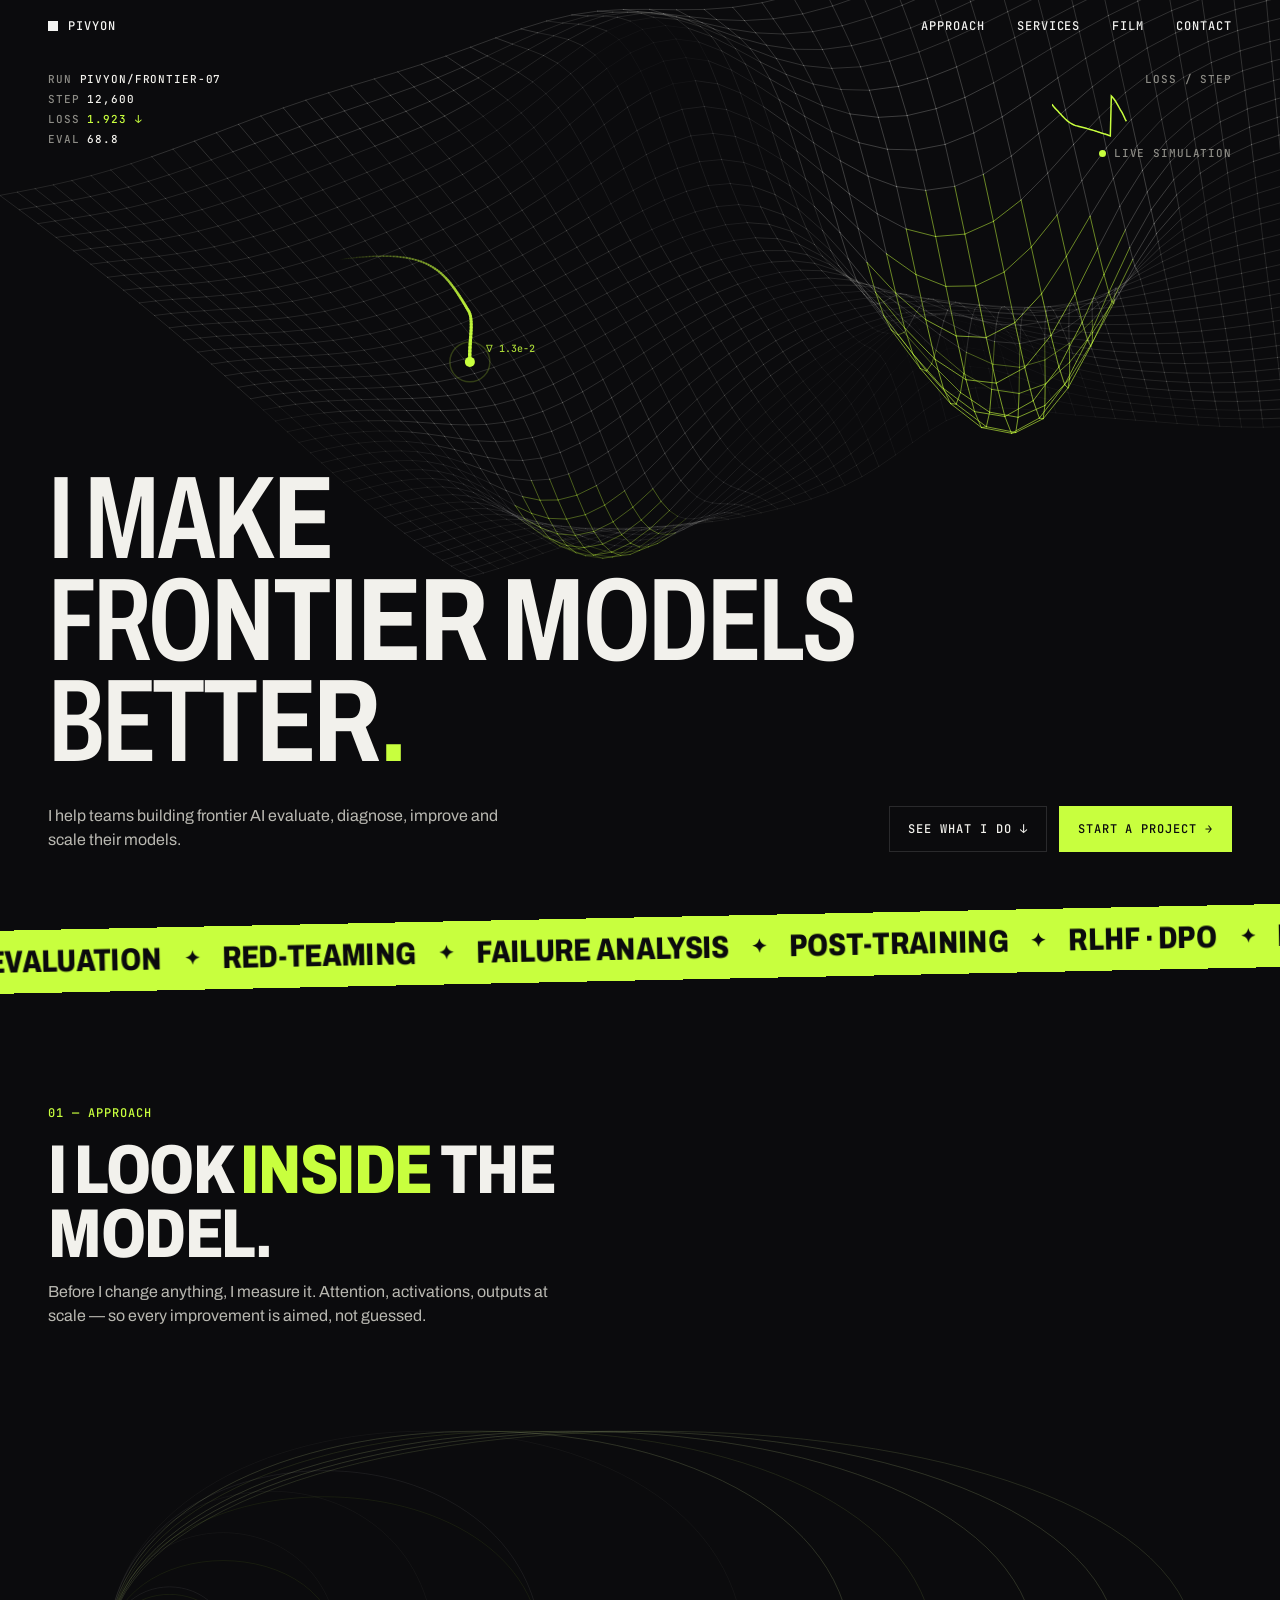
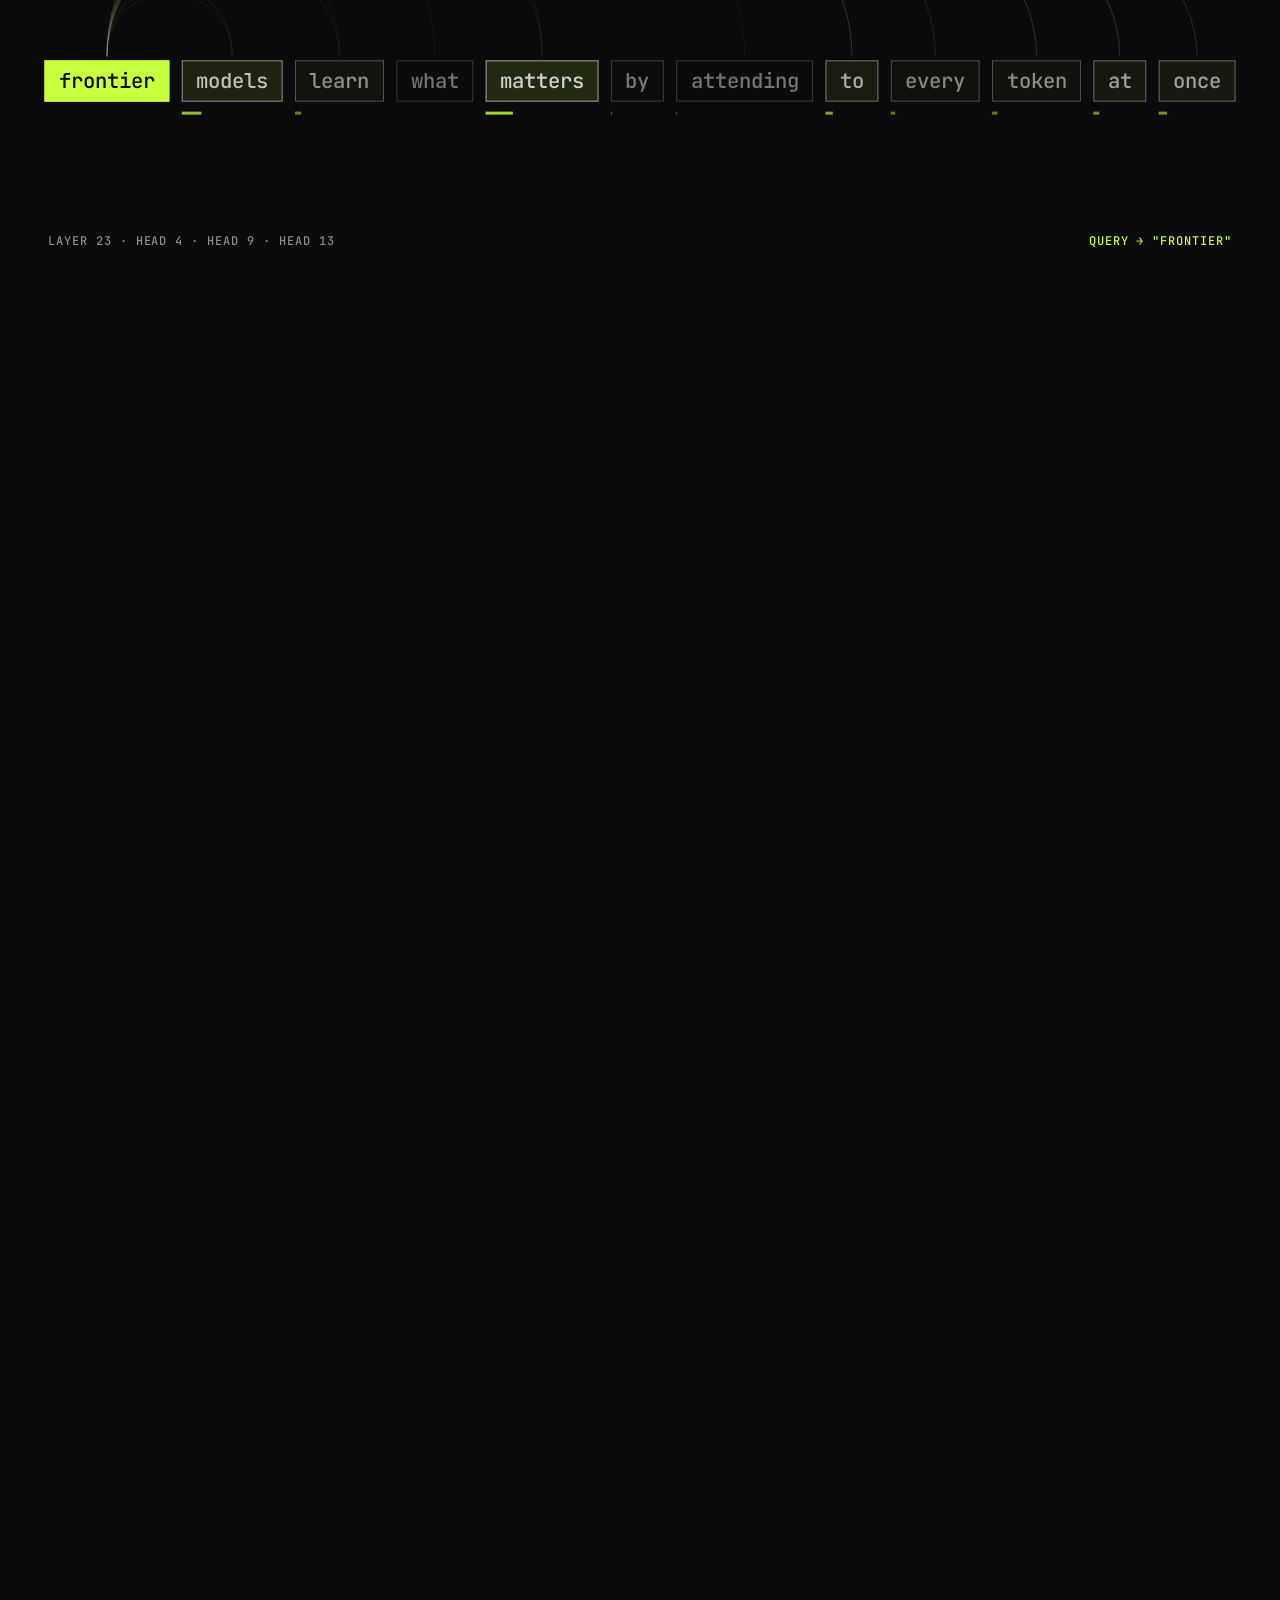
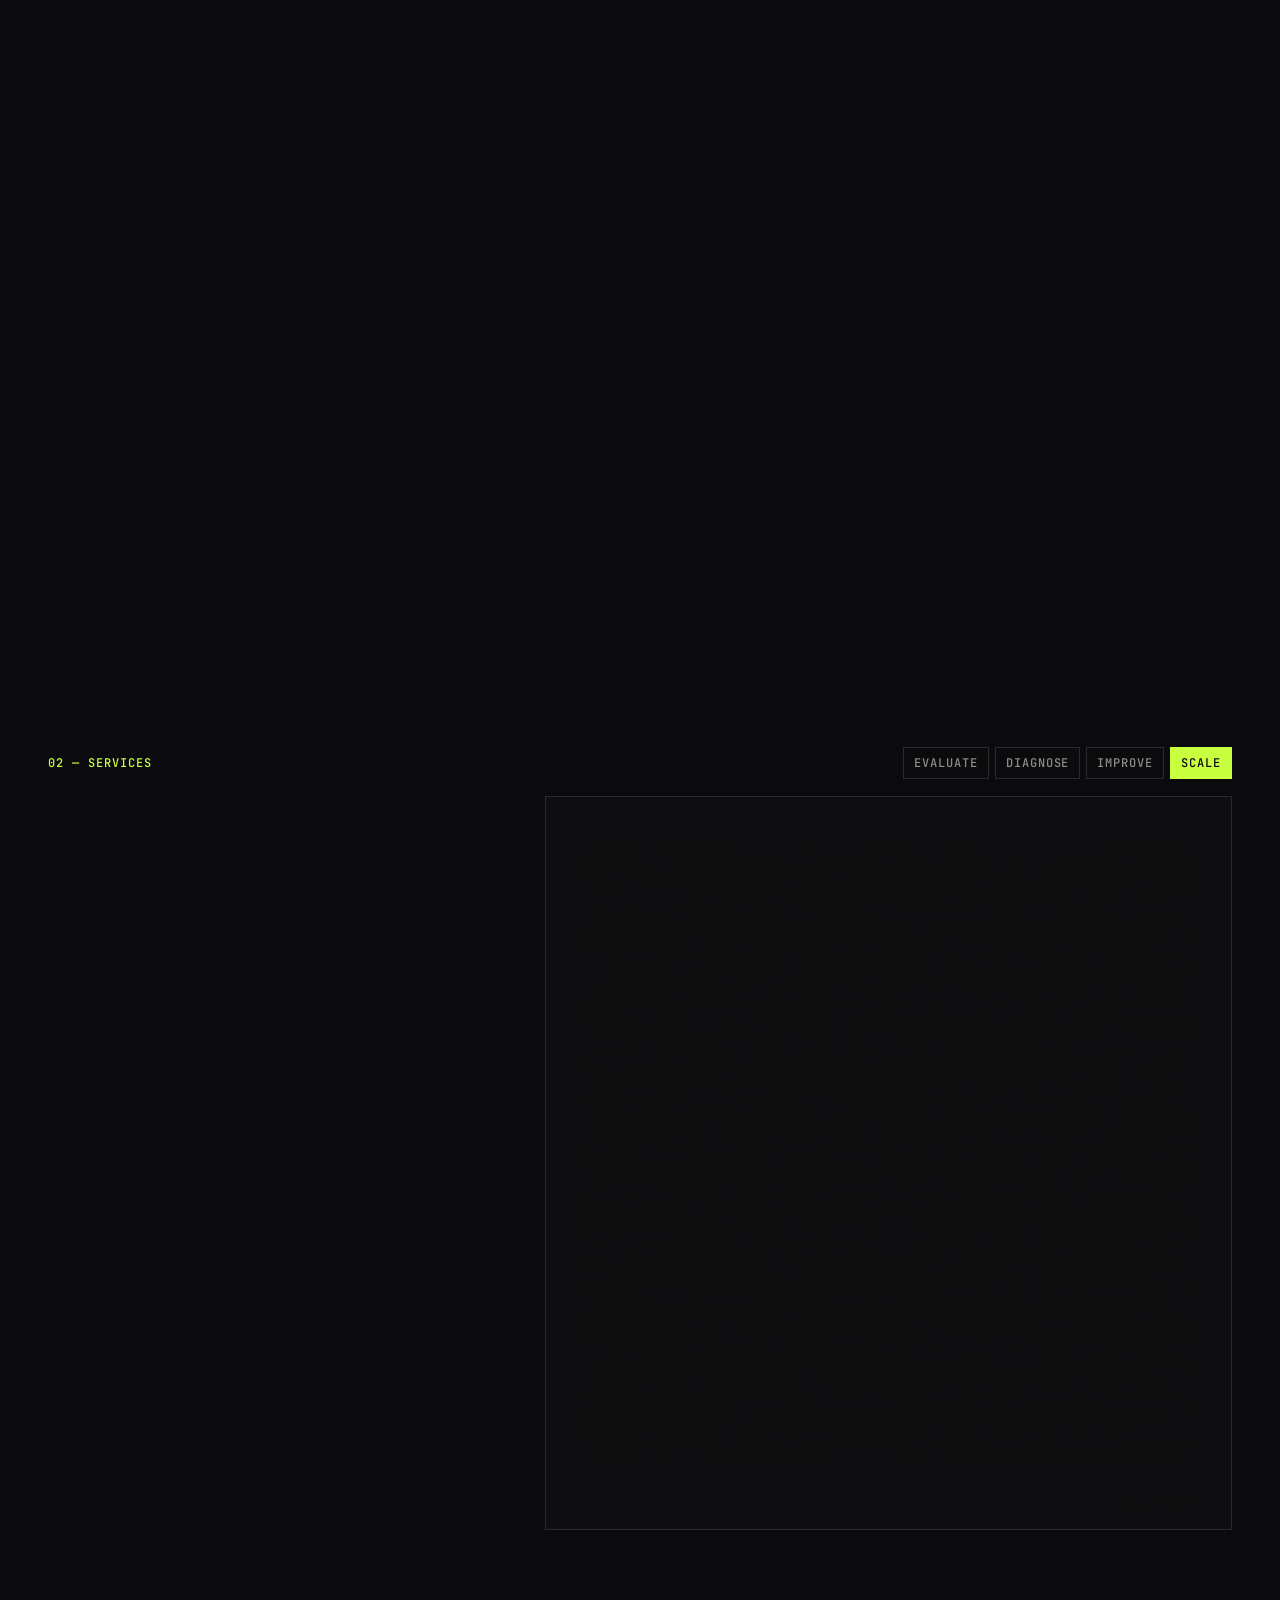
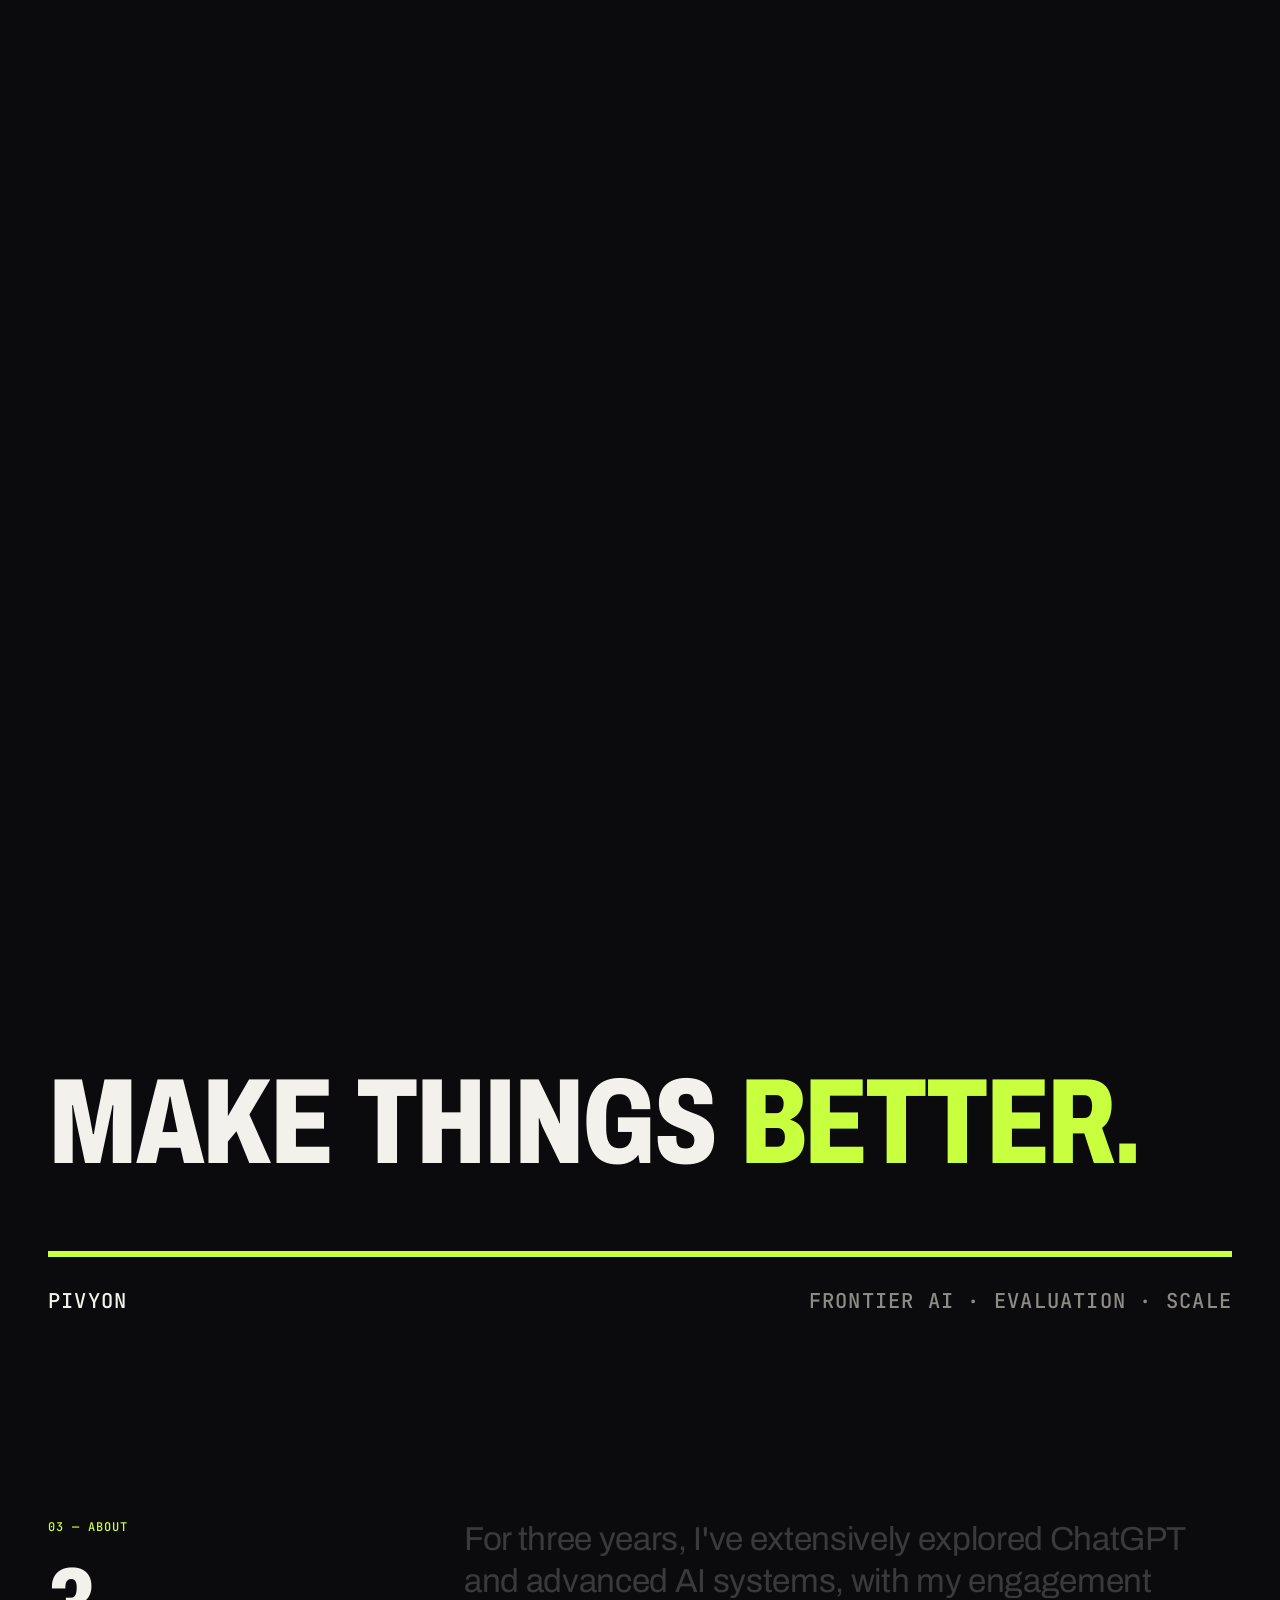
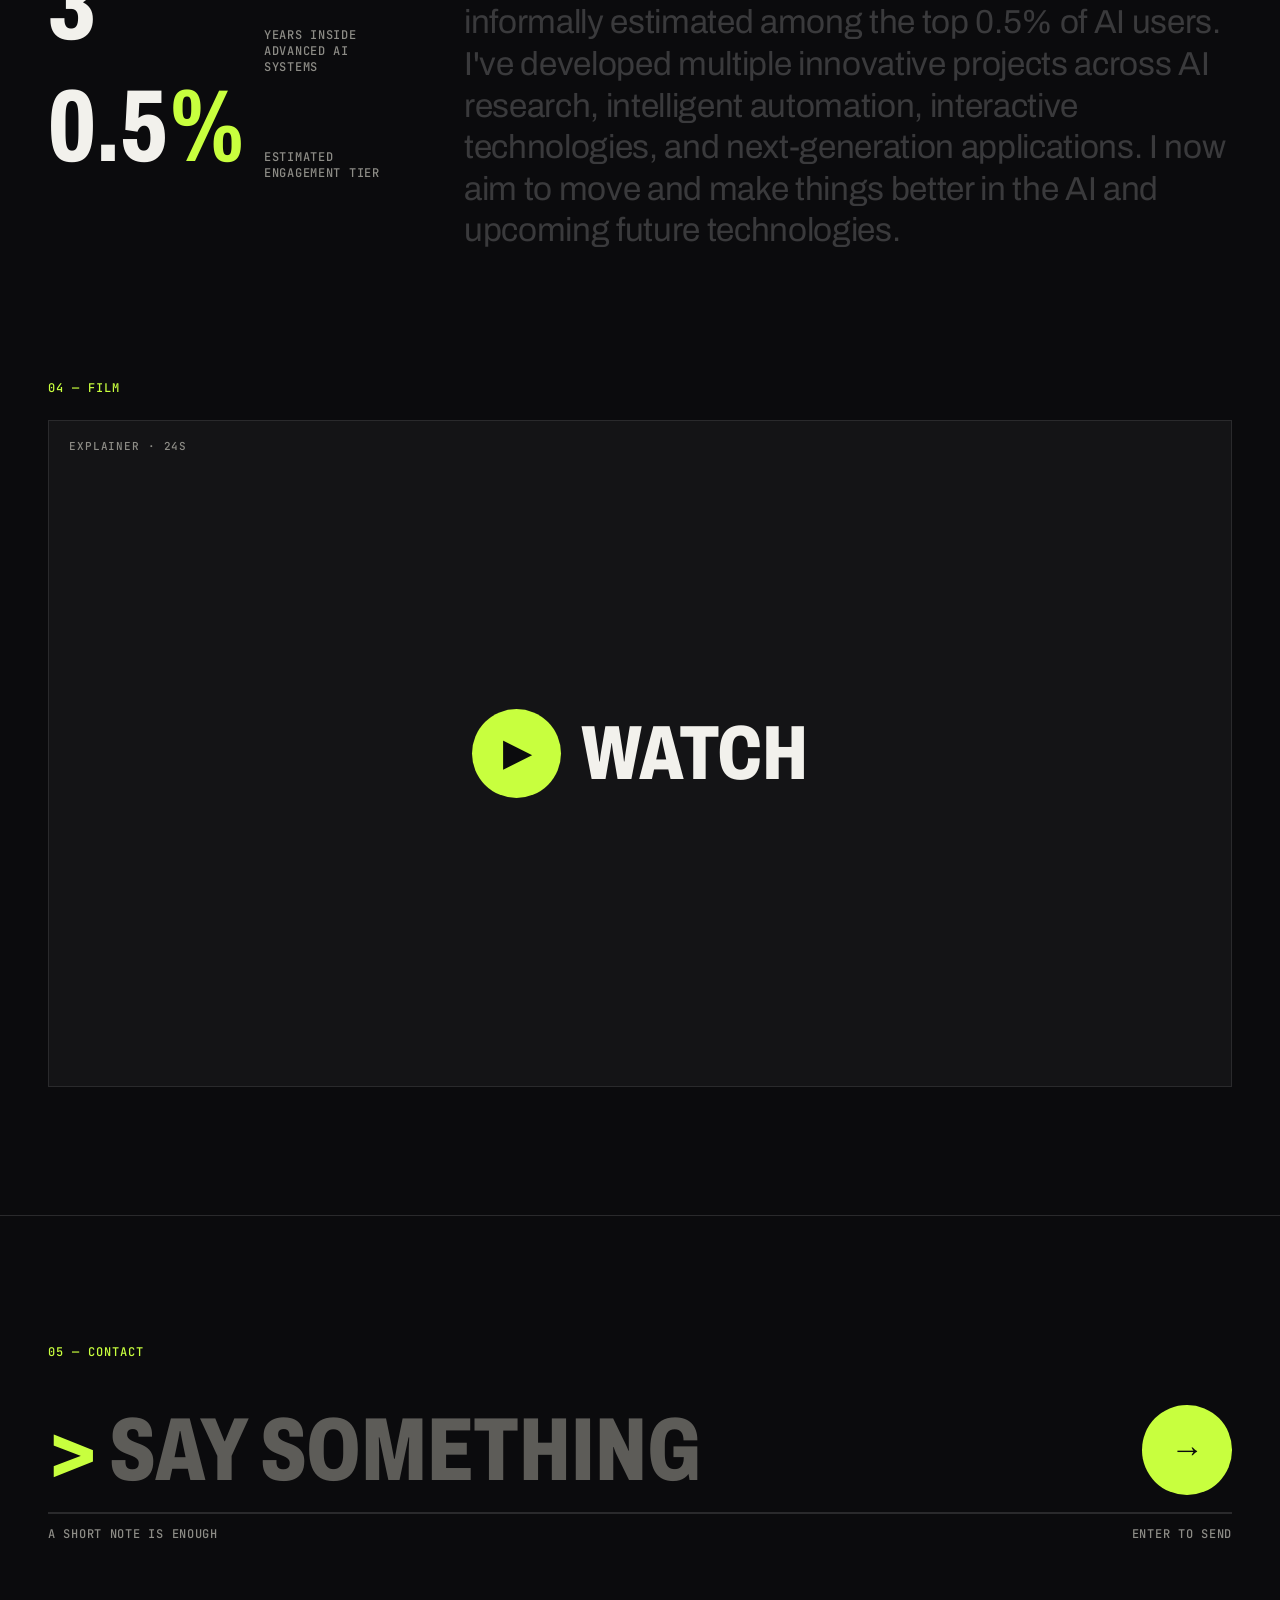
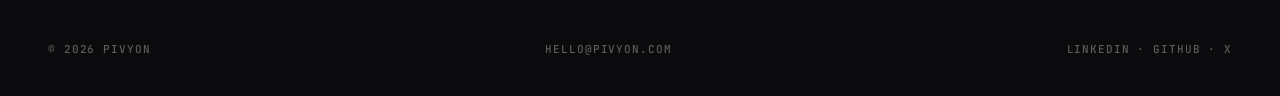
==== commit de3b930e: "Speak in first person; fit attention tokens between copy and footer on phones Co-Authored-By: Claude" ====
--- a/index.html
+++ b/index.html
@@ -3,7 +3,7 @@
 <head>
 <meta charset="utf-8">
 <meta name="viewport" content="width=device-width, initial-scale=1">
-<title>Pivyon — We make frontier models better</title>
+<title>Pivyon — I make frontier models better</title>
 <meta name="description" content="Evaluation, failure analysis, post-training and scale for teams building frontier AI.">
 <link rel="preconnect" href="https://fonts.googleapis.com">
 <link rel="preconnect" href="https://fonts.gstatic.com" crossorigin>
@@ -42,11 +42,11 @@
     <div class="live"><span class="live-dot"></span>live simulation</div>
   </div>
   <div class="hero-copy">
-    <h1 id="headline" aria-label="We make frontier models better."></h1>
+    <h1 id="headline" aria-label="I make frontier models better."></h1>
     <div class="hero-foot">
-      <p>Evaluation, failure analysis, post-training and scale — for teams building the most capable AI systems.</p>
+      <p>I help teams building frontier AI evaluate, diagnose, improve and scale their models.</p>
       <div class="hero-ctas mono">
-        <a href="#services" class="btn-ghost">See what we do ↓</a>
+        <a href="#services" class="btn-ghost">See what I do ↓</a>
         <a href="#contact" class="btn-lime">Start a project →</a>
       </div>
     </div>
@@ -60,8 +60,8 @@
   <div class="stick">
     <div class="attn-copy">
       <div class="eyebrow mono">01 — Approach</div>
-      <h2>We look <em>inside</em> the model.</h2>
-      <p>Before we change anything, we measure it. Attention, activations, outputs at scale — so every improvement is aimed, not guessed.</p>
+      <h2>I look <em>inside</em> the model.</h2>
+      <p>Before I change anything, I measure it. Attention, activations, outputs at scale — so every improvement is aimed, not guessed.</p>
     </div>
     <div class="attn-meta mono"><span id="attn-head">layer 23 · head 4</span><span id="attn-q" class="lime"></span></div>
     <canvas id="attn"></canvas>
@@ -88,7 +88,7 @@
         <article>
           <div class="pipe-n mono">02 / 04</div>
           <h3>Diagnose</h3>
-          <p>Failure analysis at scale. We cluster model outputs to surface the failure modes that matter — hallucination, refusal drift, tool misuse — before your users do.</p>
+          <p>Failure analysis at scale. I cluster model outputs to surface the failure modes that matter — hallucination, refusal drift, tool misuse — before your users do.</p>
           <ul class="mono"><li>Output clustering</li><li>Root-cause analysis</li><li>Regression tracking</li></ul>
         </article>
         <article>
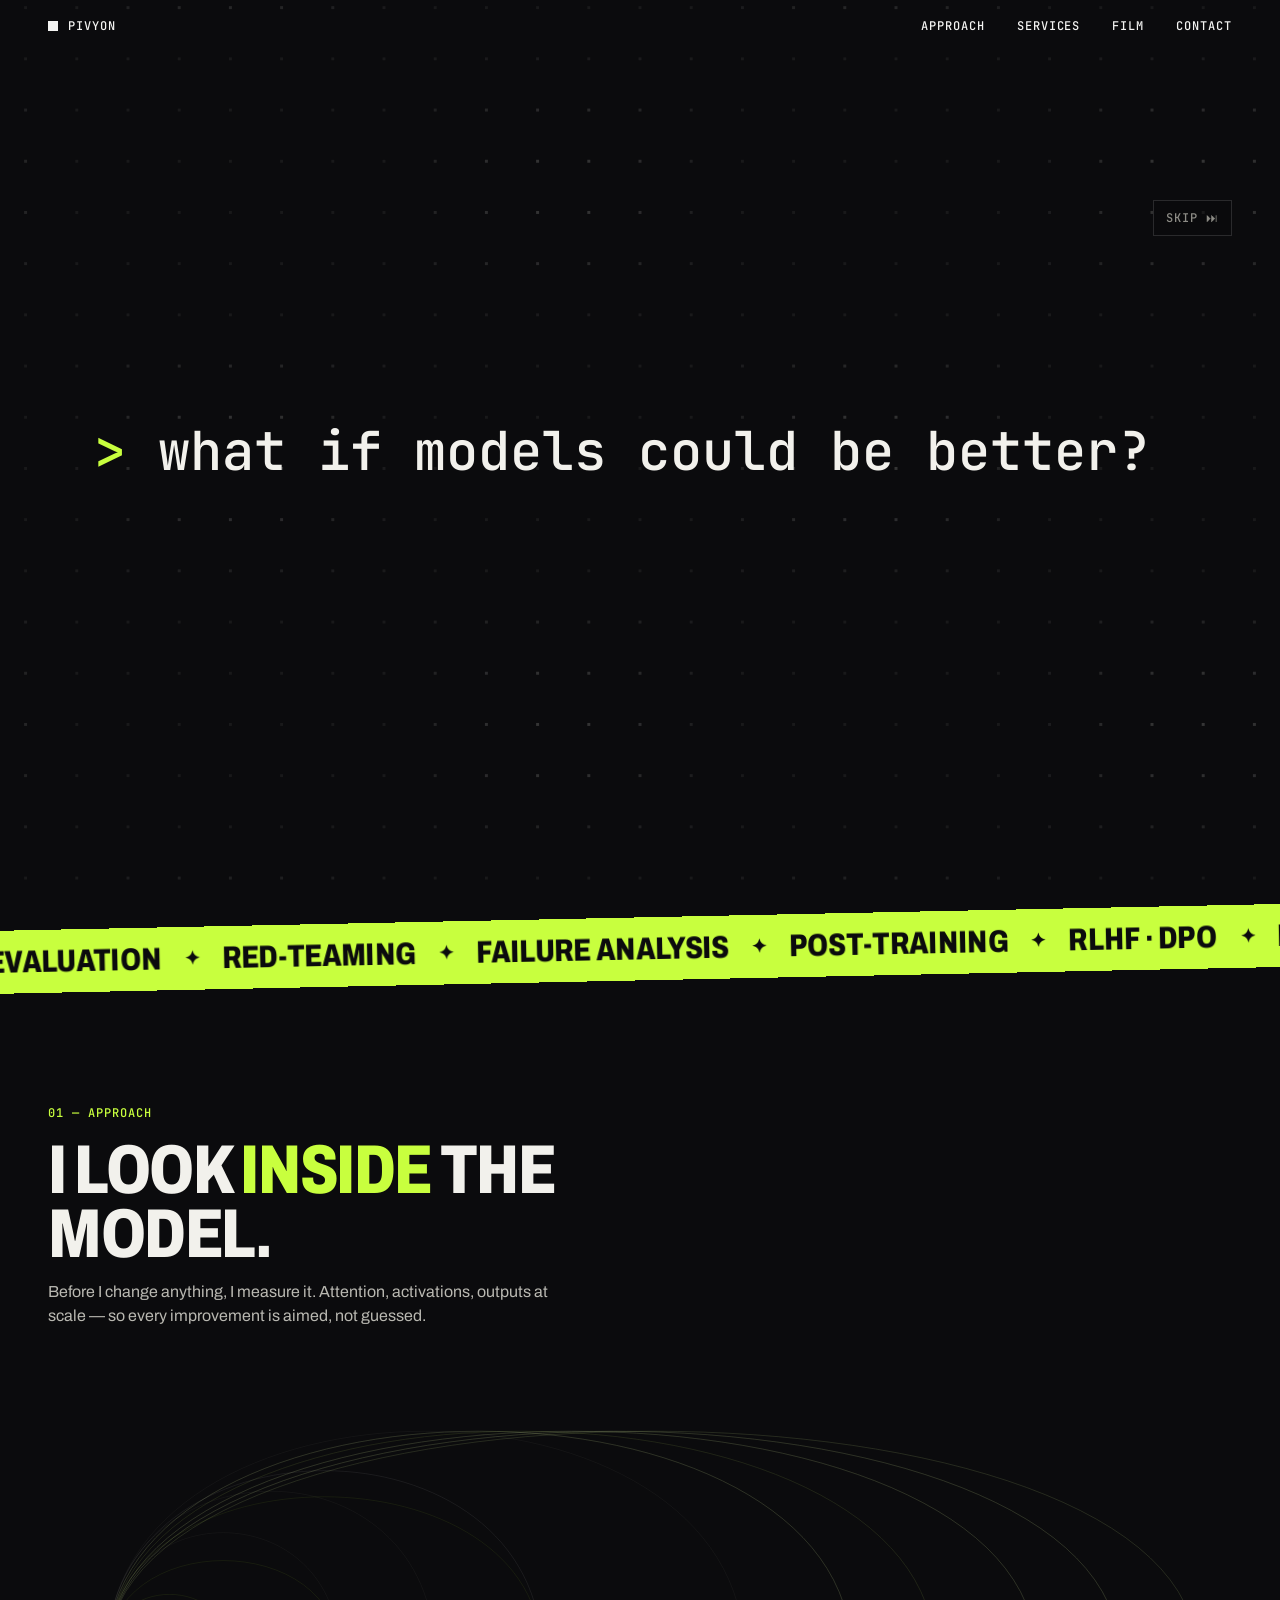
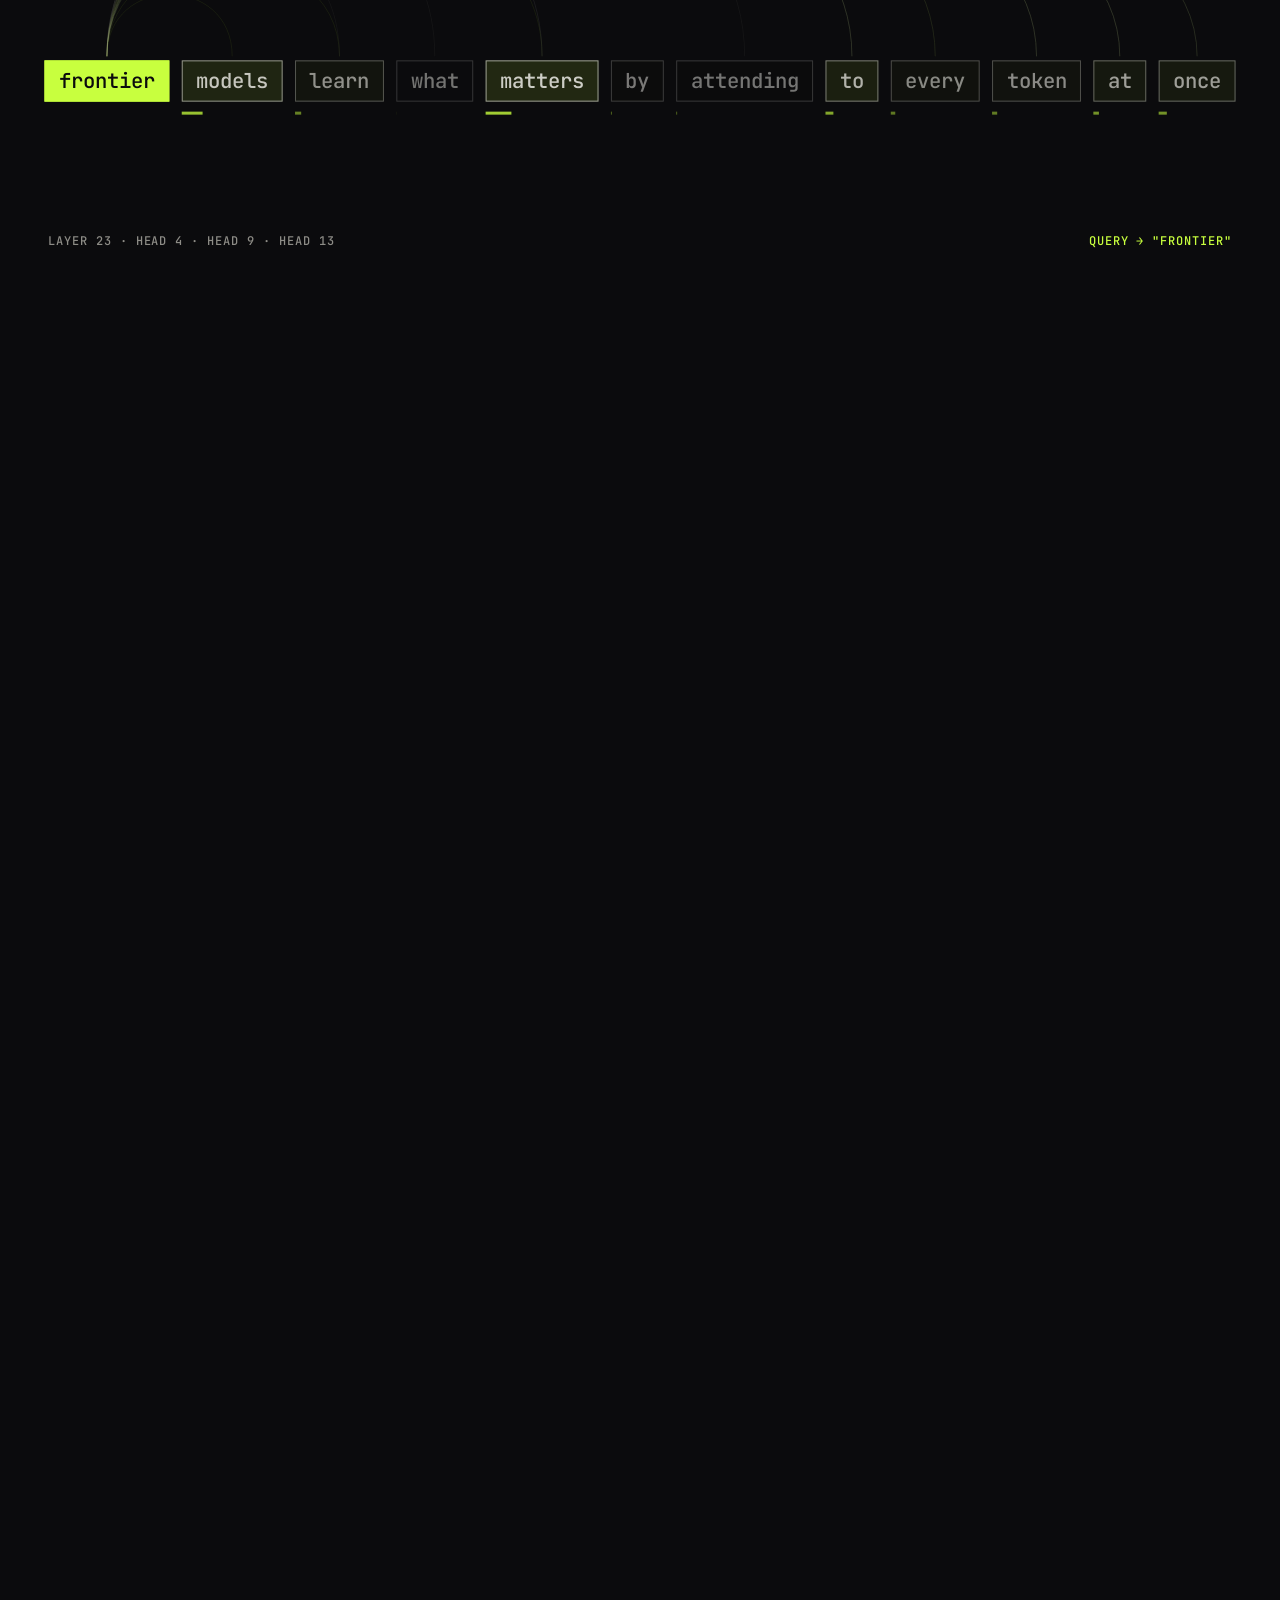
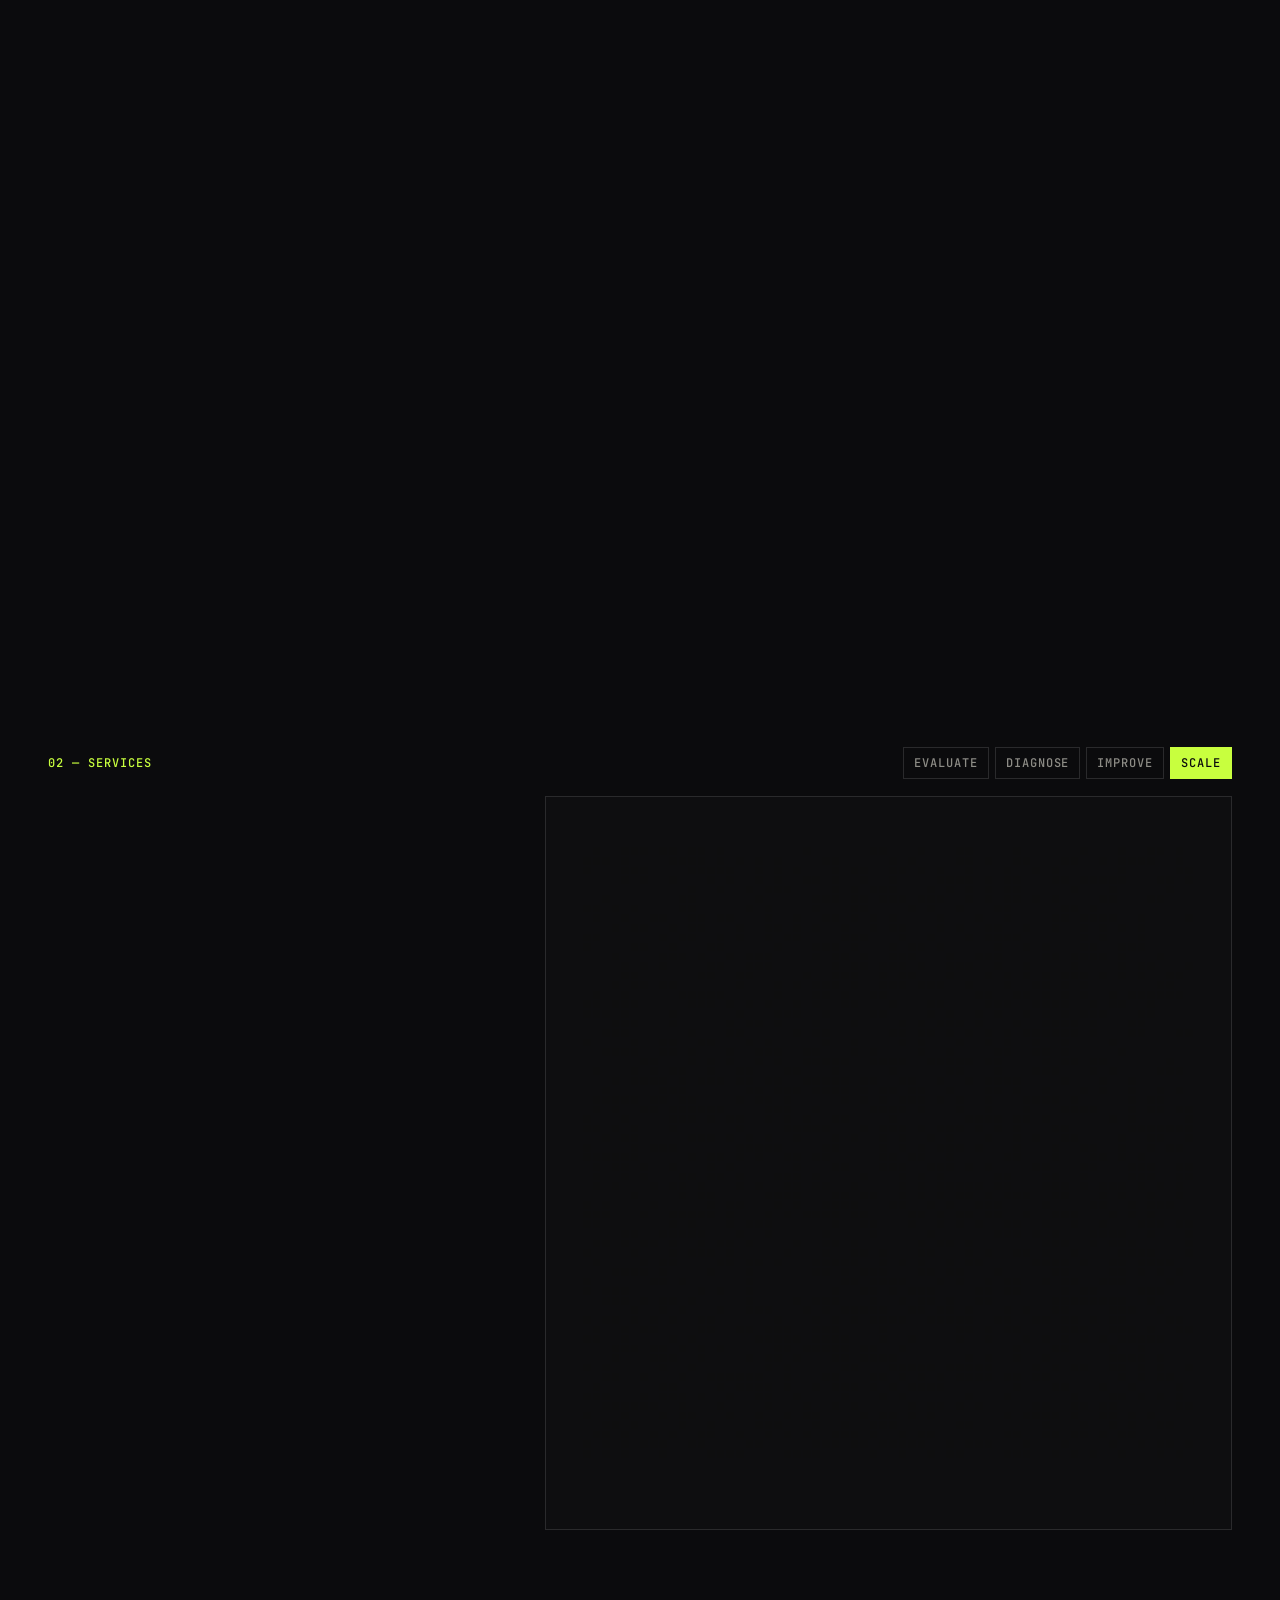
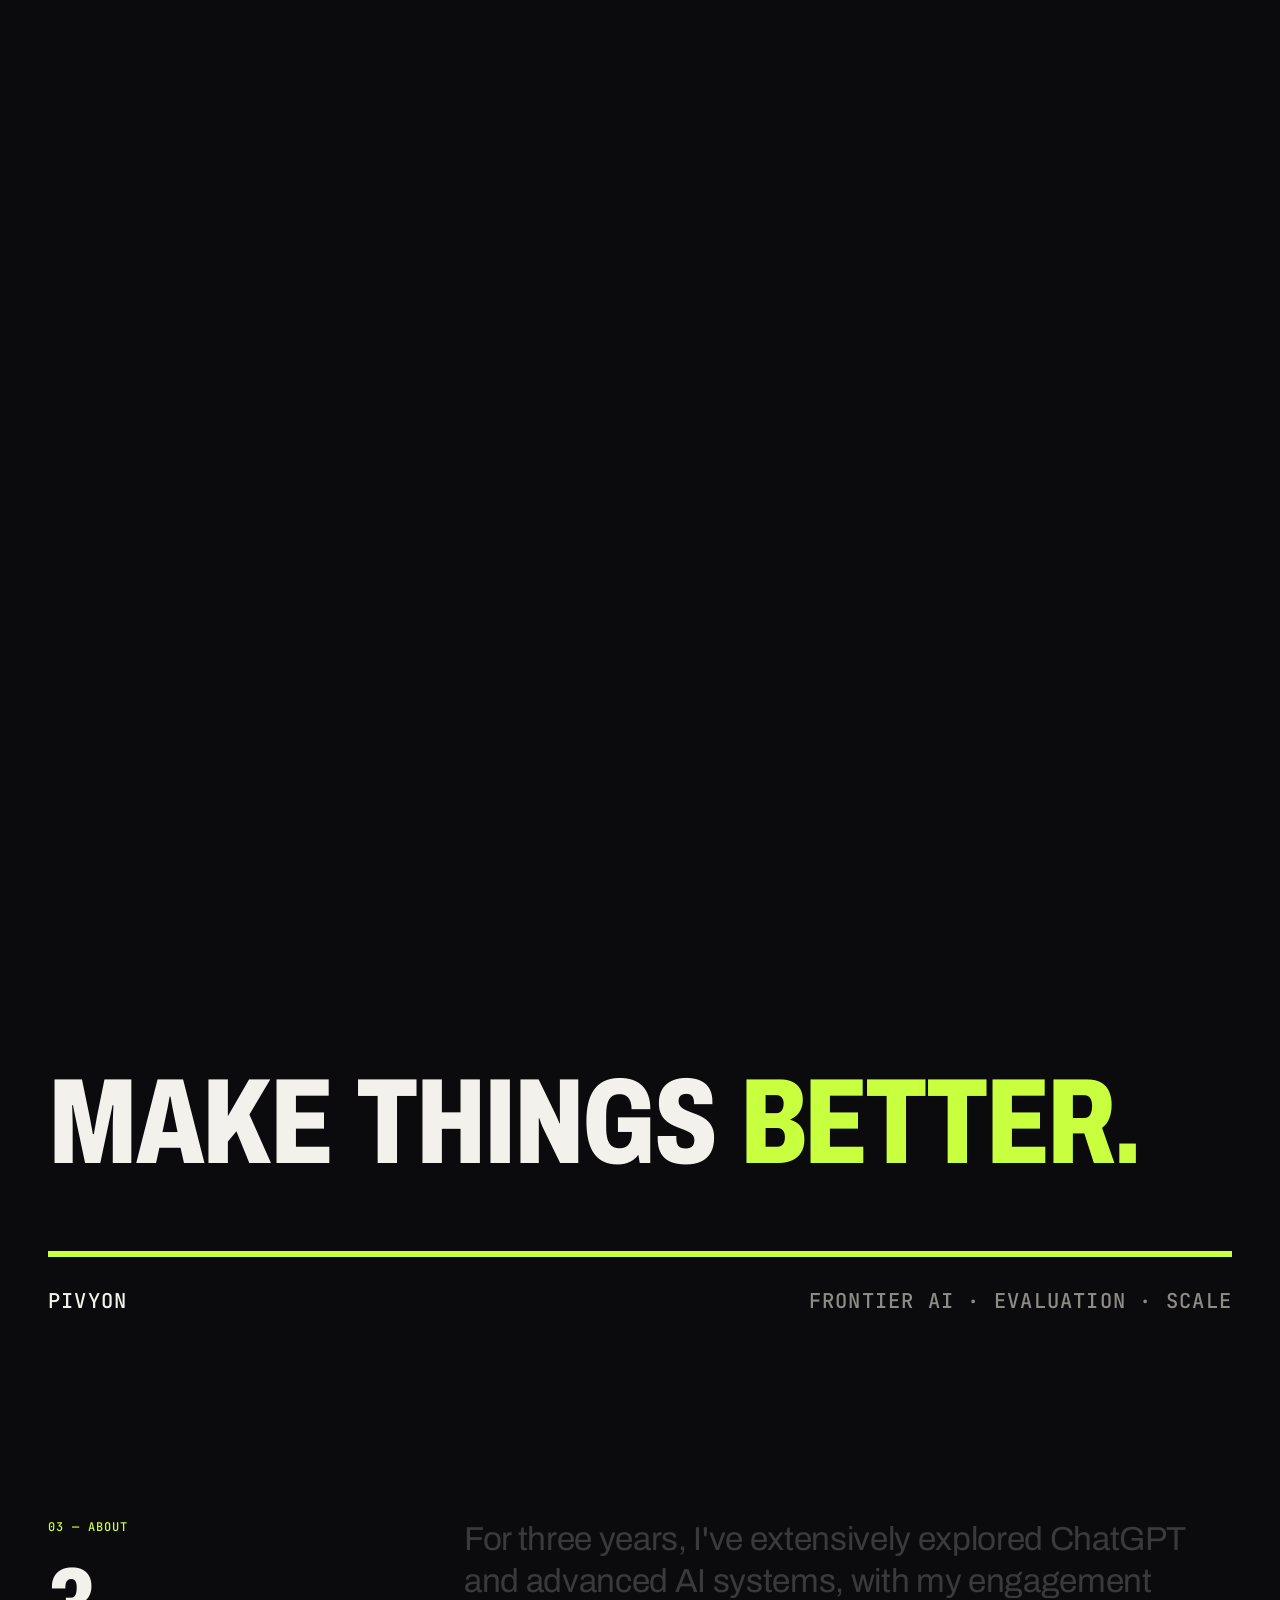
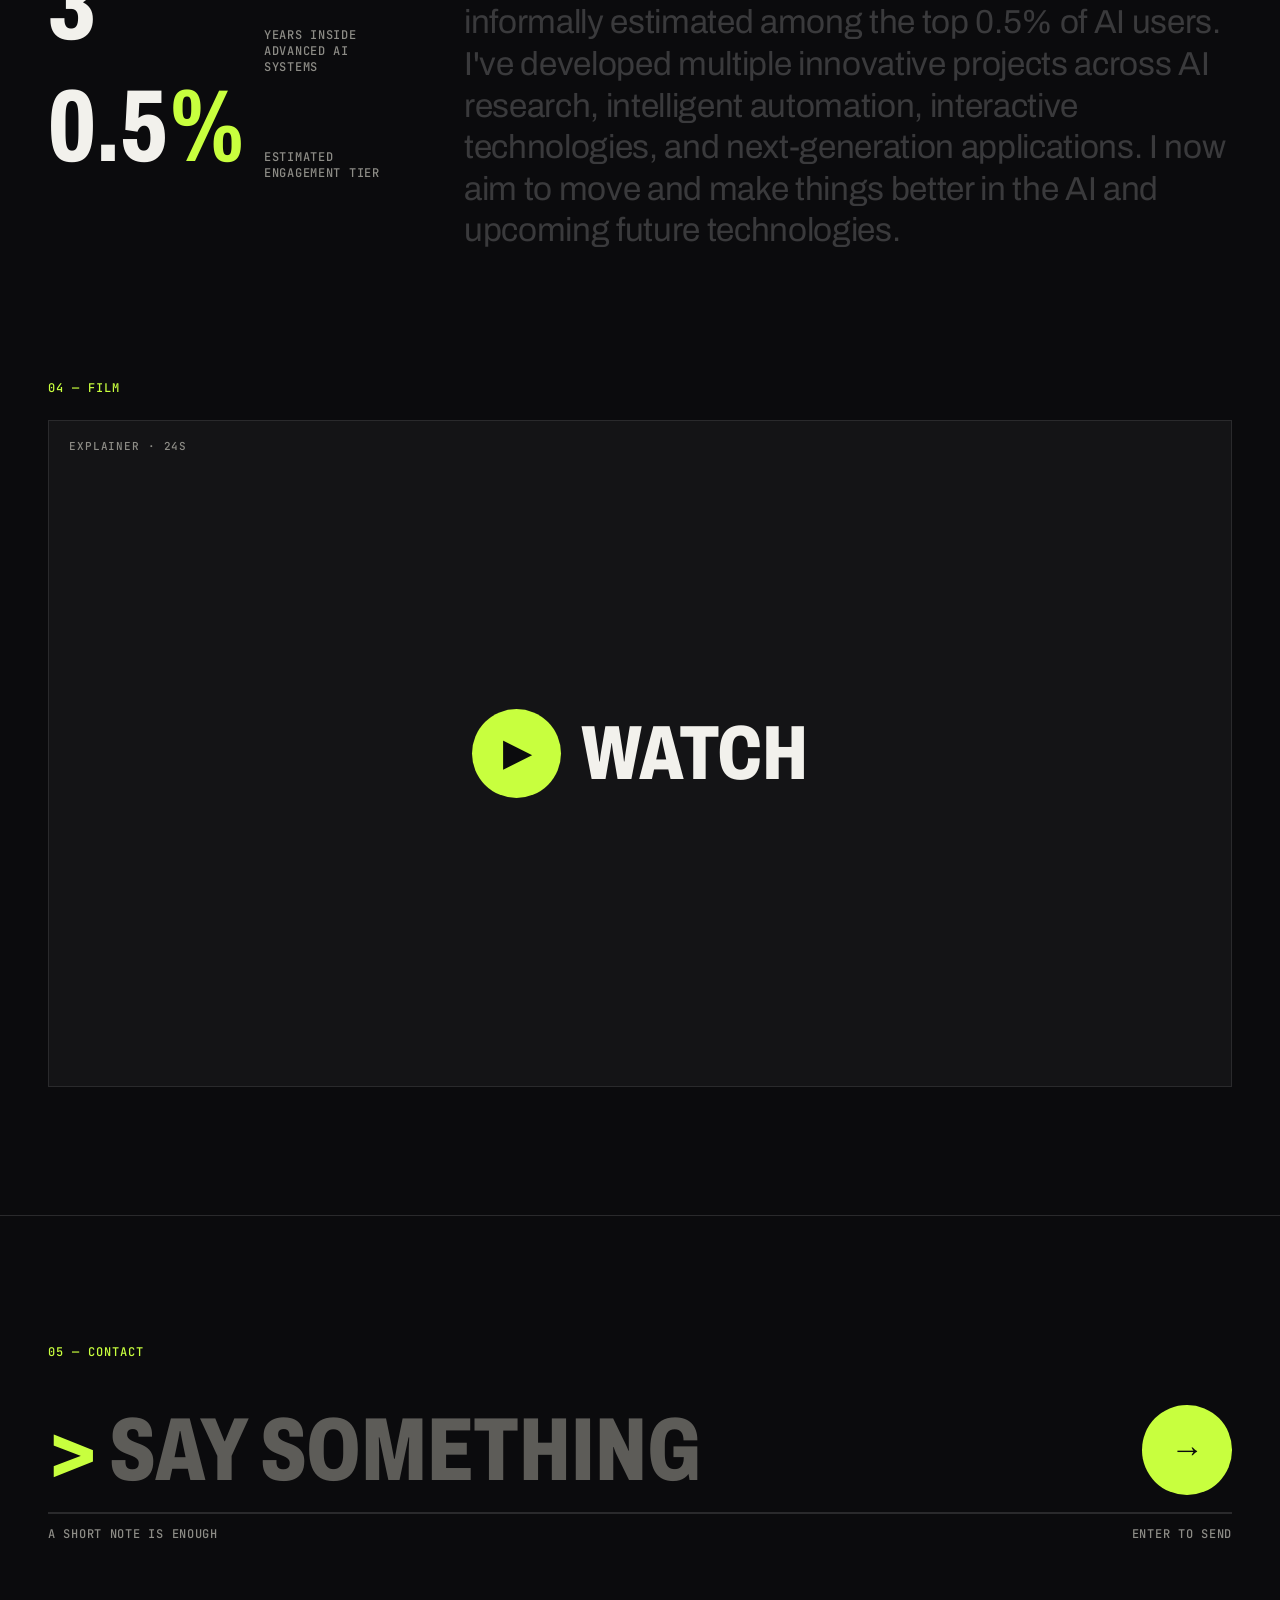
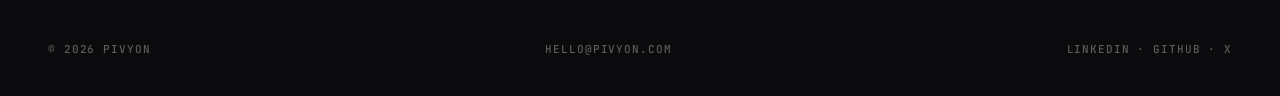
==== commit 69928f0a: "Open the site with the explainer film, played live in the hero The hero now runs the film's choreogr" ====
--- a/index.html
+++ b/index.html
@@ -3,7 +3,7 @@
 <head>
 <meta charset="utf-8">
 <meta name="viewport" content="width=device-width, initial-scale=1">
-<title>Pivyon — I make frontier models better</title>
+<title>Pivyon — We make frontier models better</title>
 <meta name="description" content="Evaluation, failure analysis, post-training and scale for teams building frontier AI.">
 <link rel="preconnect" href="https://fonts.googleapis.com">
 <link rel="preconnect" href="https://fonts.gstatic.com" crossorigin>
@@ -11,11 +11,6 @@
 <link rel="stylesheet" href="styles.css">
 </head>
 <body>
-
-<div id="boot" class="boot mono" aria-hidden="true">
-  <div class="boot-lines" id="boot-lines"></div>
-  <div class="boot-bar"><div id="boot-fill"></div></div>
-</div>
 
 <header class="nav mono">
   <a href="#top" class="brand"><span class="brand-mark"></span><span data-name>Pivyon</span></a>
@@ -27,29 +22,50 @@
   </nav>
 </header>
 
-<!-- Hero · a live loss landscape with an optimizer descending it -->
+<!-- Hero · plays like the explainer film, then rests on a live loss landscape -->
 <section id="top" class="hero">
+  <canvas id="field"></canvas>
   <canvas id="terrain"></canvas>
-  <div class="hud hud-left mono">
+  <div class="hud hud-left mono" id="hud-left">
     <div><span class="grey">run</span> pivyon/frontier-07</div>
     <div><span class="grey">step</span> <span id="hud-step">0</span></div>
     <div><span class="grey">loss</span> <span id="hud-loss" class="lime">—</span></div>
     <div><span class="grey">eval</span> <span id="hud-eval">—</span></div>
   </div>
-  <div class="hud hud-right mono">
+  <div class="hud hud-right mono" id="hud-right">
     <div class="grey">loss / step</div>
     <canvas id="spark" width="180" height="48"></canvas>
     <div class="live"><span class="live-dot"></span>live simulation</div>
   </div>
+
+  <div class="film-layer" aria-hidden="true">
+    <div id="f-prompt" class="f-prompt"><span class="lime">&gt; </span><span id="f-typed"></span><span id="f-caret" class="f-caret"></span></div>
+    <div id="f-years" class="f-years">
+      <div class="f-feed"><div id="f-feed"></div></div>
+      <div class="f-count-wrap">
+        <div id="f-count" class="f-count">0.0</div>
+        <div id="f-years-label" class="f-years-label">years in advanced AI</div>
+      </div>
+    </div>
+    <div id="f-domains"></div>
+    <div id="f-dot" class="f-dot"></div>
+  </div>
+
   <div class="hero-copy">
-    <h1 id="headline" aria-label="I make frontier models better."></h1>
-    <div class="hero-foot">
-      <p>I help teams building frontier AI evaluate, diagnose, improve and scale their models.</p>
+    <h1 id="headline" aria-label="We make frontier models better."></h1>
+    <div class="hero-line-track"><div id="hero-line" class="hero-line"></div></div>
+    <div id="hero-foot" class="hero-foot">
+      <p>We help teams building frontier AI evaluate, diagnose, improve and scale their models.</p>
       <div class="hero-ctas mono">
-        <a href="#services" class="btn-ghost">See what I do ↓</a>
+        <a href="#services" class="btn-ghost">See what we do ↓</a>
         <a href="#contact" class="btn-lime">Start a project →</a>
       </div>
     </div>
+  </div>
+
+  <div class="film-ctrl mono">
+    <button id="film-skip" type="button">Skip ⏭</button>
+    <button id="film-replay" type="button" hidden>↺ Replay</button>
   </div>
 </section>
 
--- a/styles.css
+++ b/styles.css
@@ -23,14 +23,6 @@
 .wrap { max-width: 1440px; margin: 0 auto; box-sizing: border-box; }
 .eyebrow { color: var(--lime); }
 canvas { display: block; }
-
-/* Boot */
-.boot { position: fixed; inset: 0; z-index: 100; background: var(--ink); display: flex; flex-direction: column; justify-content: center; gap: 18px; padding: 0 var(--gutter); transition: transform .7s cubic-bezier(.7, 0, .2, 1); cursor: pointer; }
-.boot.done { transform: translateY(-100%); }
-.boot-lines { display: flex; flex-direction: column; gap: 6px; min-height: 7.5em; color: var(--grey); text-transform: none; letter-spacing: .02em; font-size: clamp(11px, 1.2vw, 14px); }
-.boot-lines .ok { color: var(--lime); }
-.boot-bar { height: 2px; background: var(--line); max-width: 520px; }
-#boot-fill { height: 100%; width: 0; background: var(--lime); }
 
 /* Nav */
 .nav { position: fixed; top: 0; left: 0; right: 0; z-index: 30; display: flex; justify-content: space-between; align-items: center; gap: 16px; padding: 18px var(--gutter); mix-blend-mode: difference; }
@@ -62,6 +54,40 @@
 @media (max-width: 760px) {
   .hud-right { display: none; }
   .hud { top: 64px; }
+}
+
+/* Hero film */
+#field { position: absolute; inset: 0; width: 100%; height: 100%; }
+#terrain { opacity: 0; }
+.hud { opacity: 0; }
+.film-layer { position: absolute; inset: 0; pointer-events: none; }
+.f-prompt { position: absolute; left: 0; top: 0; transform-origin: left center; white-space: nowrap; font: 500 clamp(13px, 4.2vw, 64px) 'JetBrains Mono', monospace; color: var(--paper); opacity: 0; will-change: transform; }
+.f-caret { display: inline-block; width: .56em; height: 1em; margin-left: .1em; vertical-align: -.16em; background: var(--lime); }
+.f-years { position: absolute; inset: 0; opacity: 0; }
+.f-feed { position: absolute; right: var(--gutter); top: 0; bottom: 0; width: min(760px, 46vw); overflow: hidden;
+  -webkit-mask-image: linear-gradient(transparent, #000 25%, #000 75%, transparent); mask-image: linear-gradient(transparent, #000 25%, #000 75%, transparent); }
+#f-feed { display: flex; flex-direction: column; gap: clamp(14px, 1.5vw, 28px); will-change: transform; }
+#f-feed div { font: 400 clamp(13px, 1.45vw, 28px) 'JetBrains Mono', monospace; color: var(--grey); white-space: nowrap; }
+#f-feed div.hl { color: var(--lime); }
+.f-count-wrap { position: absolute; left: var(--gutter); top: 50%; transform: translateY(-50%); display: flex; flex-direction: column; gap: 16px; }
+.f-count { font: 800 clamp(130px, 21vw, 400px)/0.82 'Archivo'; color: var(--paper); letter-spacing: -.02em; font-variation-settings: 'wdth' 62; }
+.f-years-label { font: 800 clamp(26px, 3.8vw, 72px) 'Archivo'; font-variation-settings: 'wdth' 80; text-transform: uppercase; color: var(--lime); opacity: 0; }
+.f-dom { position: absolute; left: 50%; top: 50%; width: 92vw; display: flex; flex-direction: column; align-items: center; gap: clamp(10px, 1.2vw, 20px); text-align: center; opacity: 0; will-change: transform, opacity; }
+.f-dom-idx { font: 500 clamp(14px, 1.45vw, 28px) 'JetBrains Mono', monospace; color: var(--lime); overflow: hidden; }
+.f-dom-word { font-weight: 800; line-height: .9; text-transform: uppercase; color: var(--paper); letter-spacing: -.02em; }
+.f-dom-bar { height: clamp(5px, .55vw, 10px); background: var(--lime); }
+.f-dom-desc { margin: 4px 0 0; max-width: 30em; font-size: clamp(14px, 1.2vw, 19px); line-height: 1.5; color: #b9b8b1; overflow: hidden; }
+.f-dot { position: absolute; left: 50%; top: 50%; width: 40px; height: 40px; margin: -20px 0 0 -20px; border-radius: 50%; background: var(--lime); transform: scale(0); }
+.hero h1 .line { opacity: 0; will-change: transform, opacity; }
+.hero-line-track { margin-top: clamp(14px, 2vw, 28px); }
+.hero-line { height: 4px; width: 0; background: var(--lime); }
+#hero-foot { opacity: 0; }
+.film-ctrl { position: absolute; right: var(--gutter); top: 200px; z-index: 3; }
+.film-ctrl button { font: inherit; text-transform: inherit; letter-spacing: inherit; background: rgba(11,11,13,.6); color: var(--grey); border: 1px solid var(--line); padding: 9px 12px; cursor: pointer; }
+.film-ctrl button:hover { color: var(--lime); border-color: var(--lime); }
+@media (max-width: 760px) {
+  .f-feed { left: var(--gutter); width: auto; opacity: .35; }
+  .film-ctrl { top: 140px; }
 }
 
 /* Ticker */
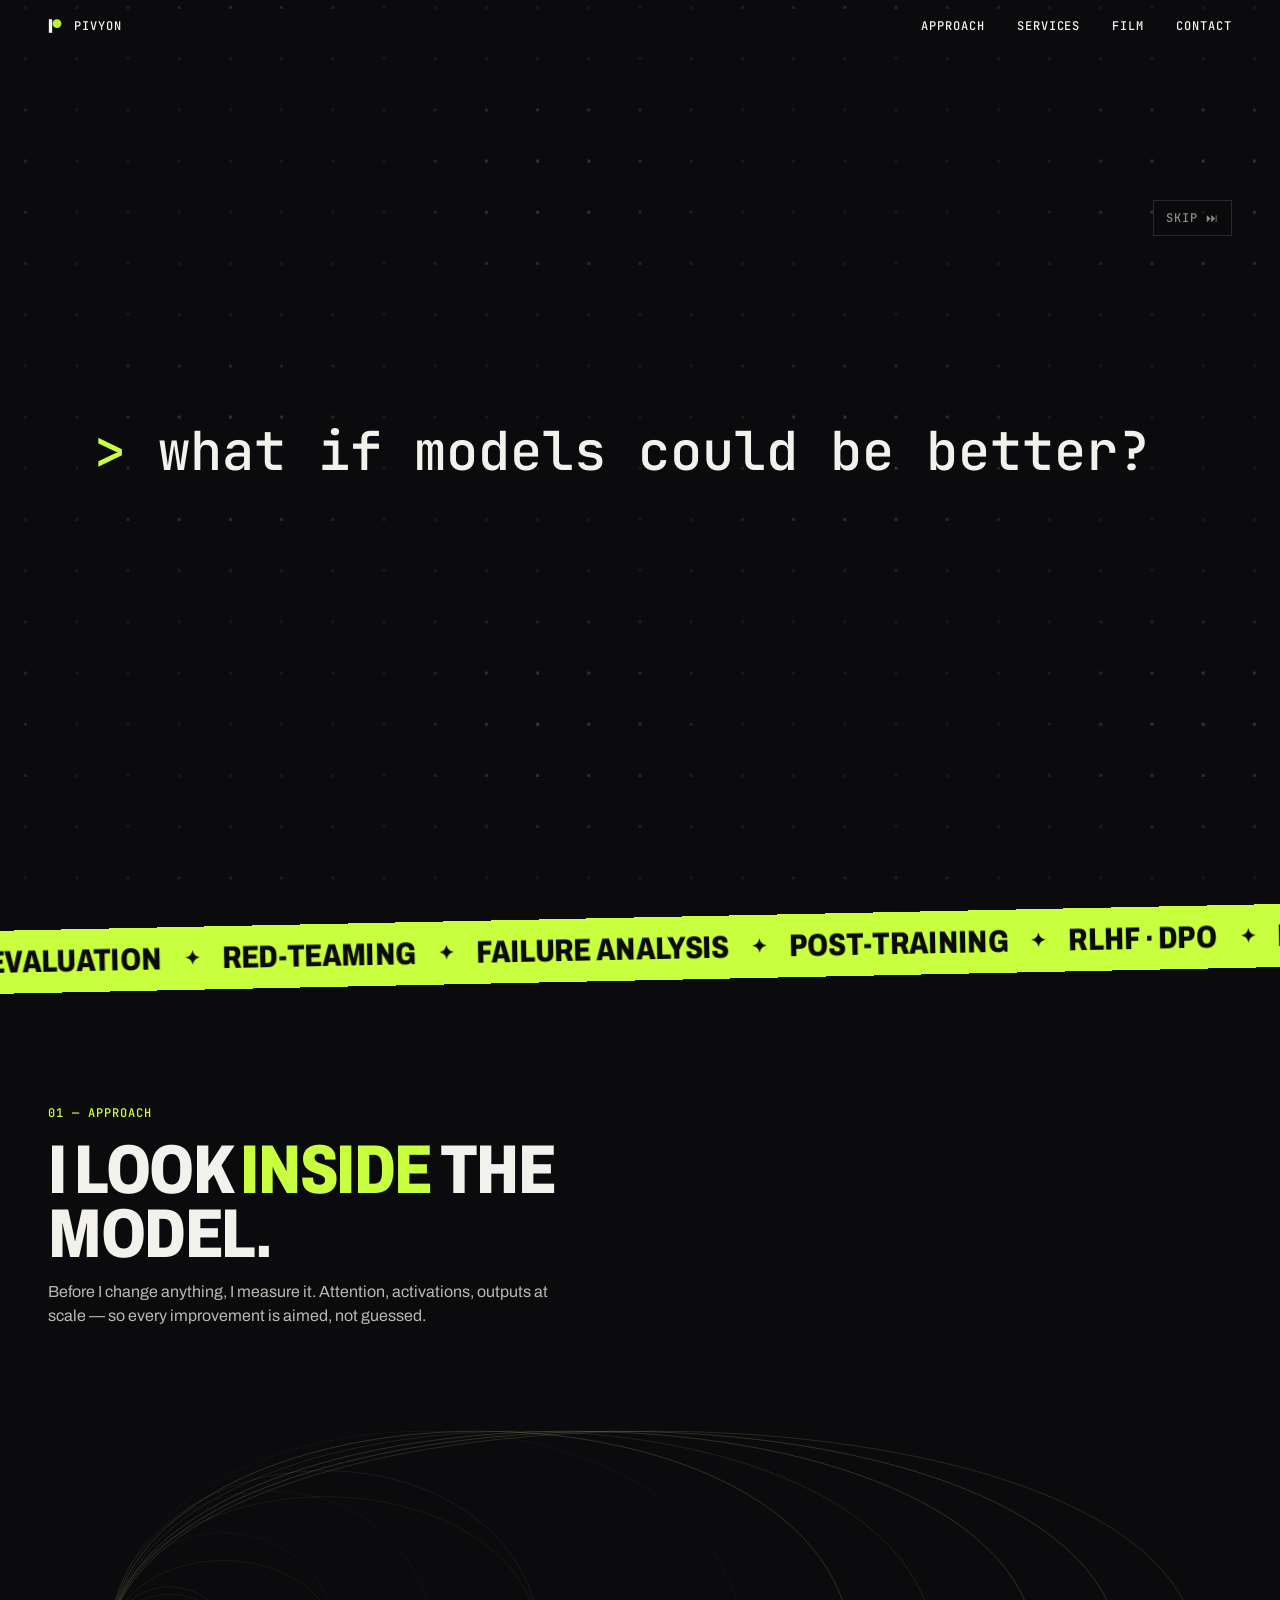
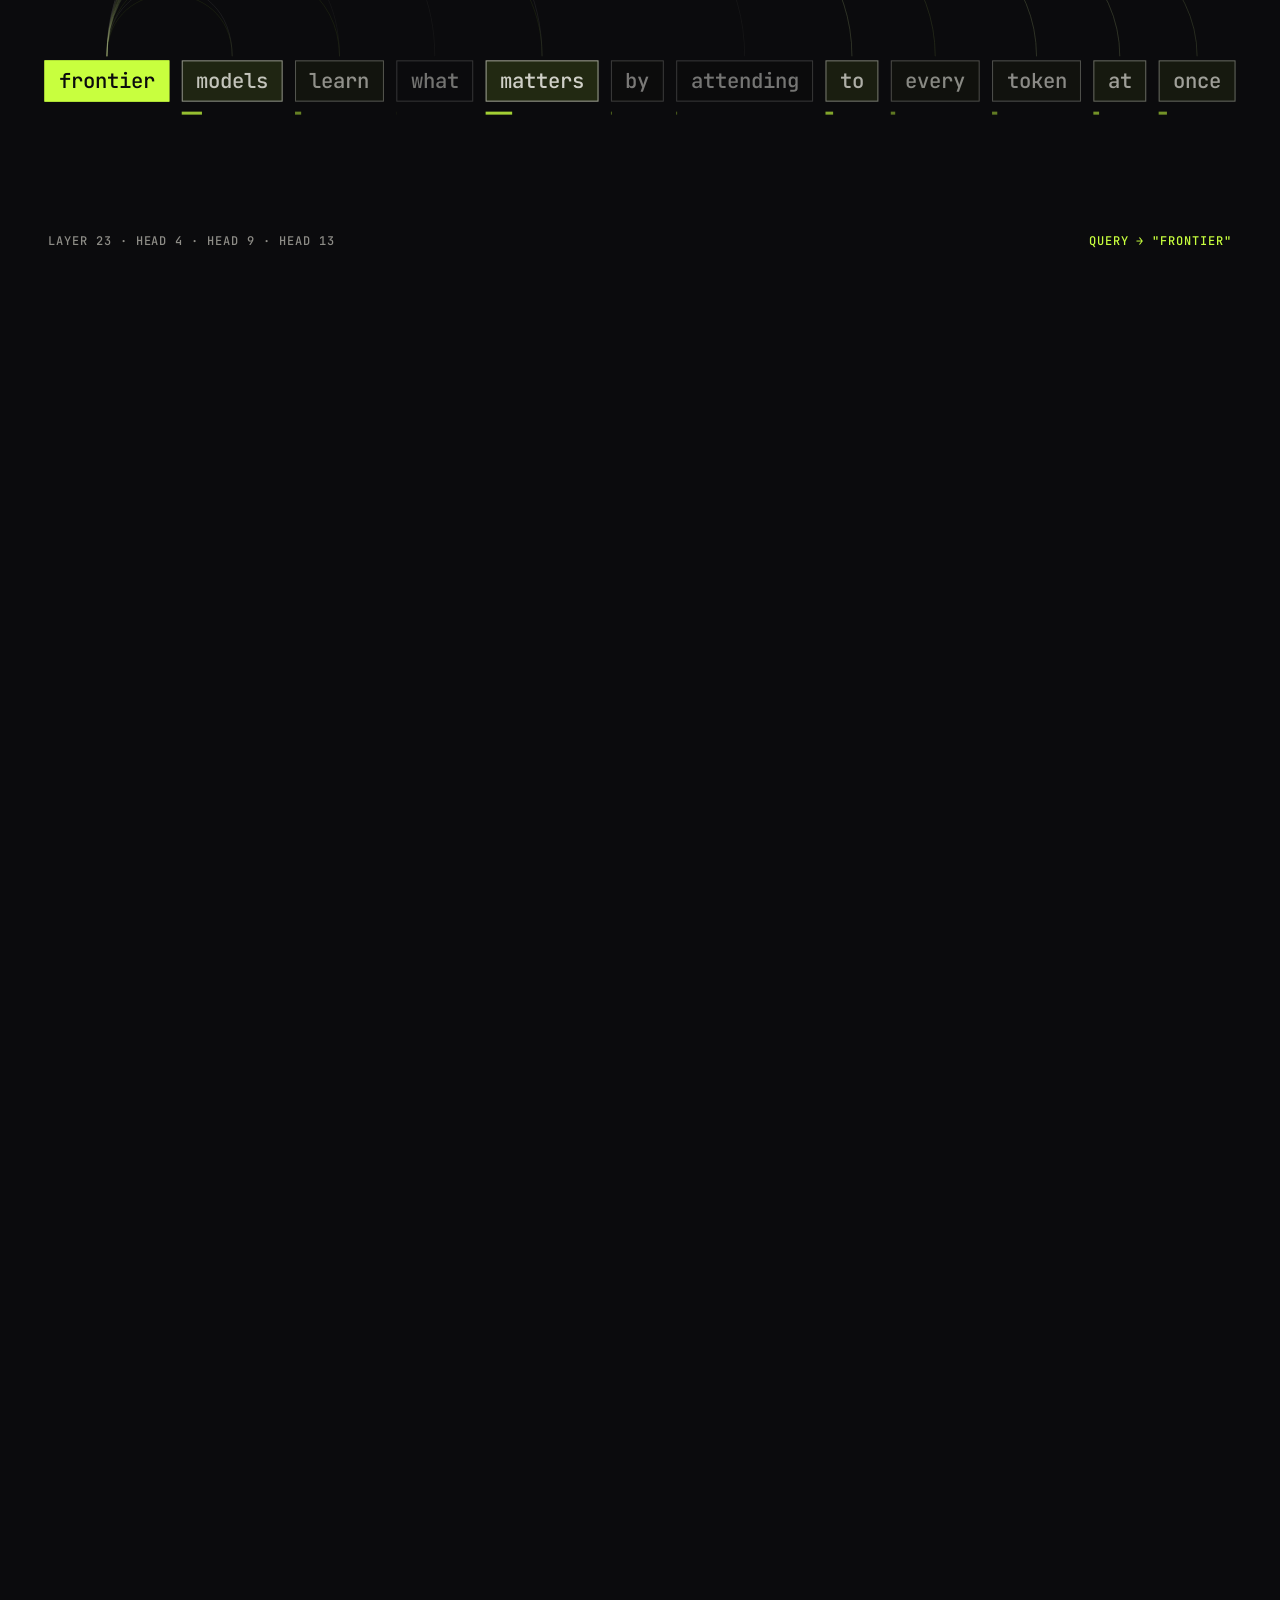
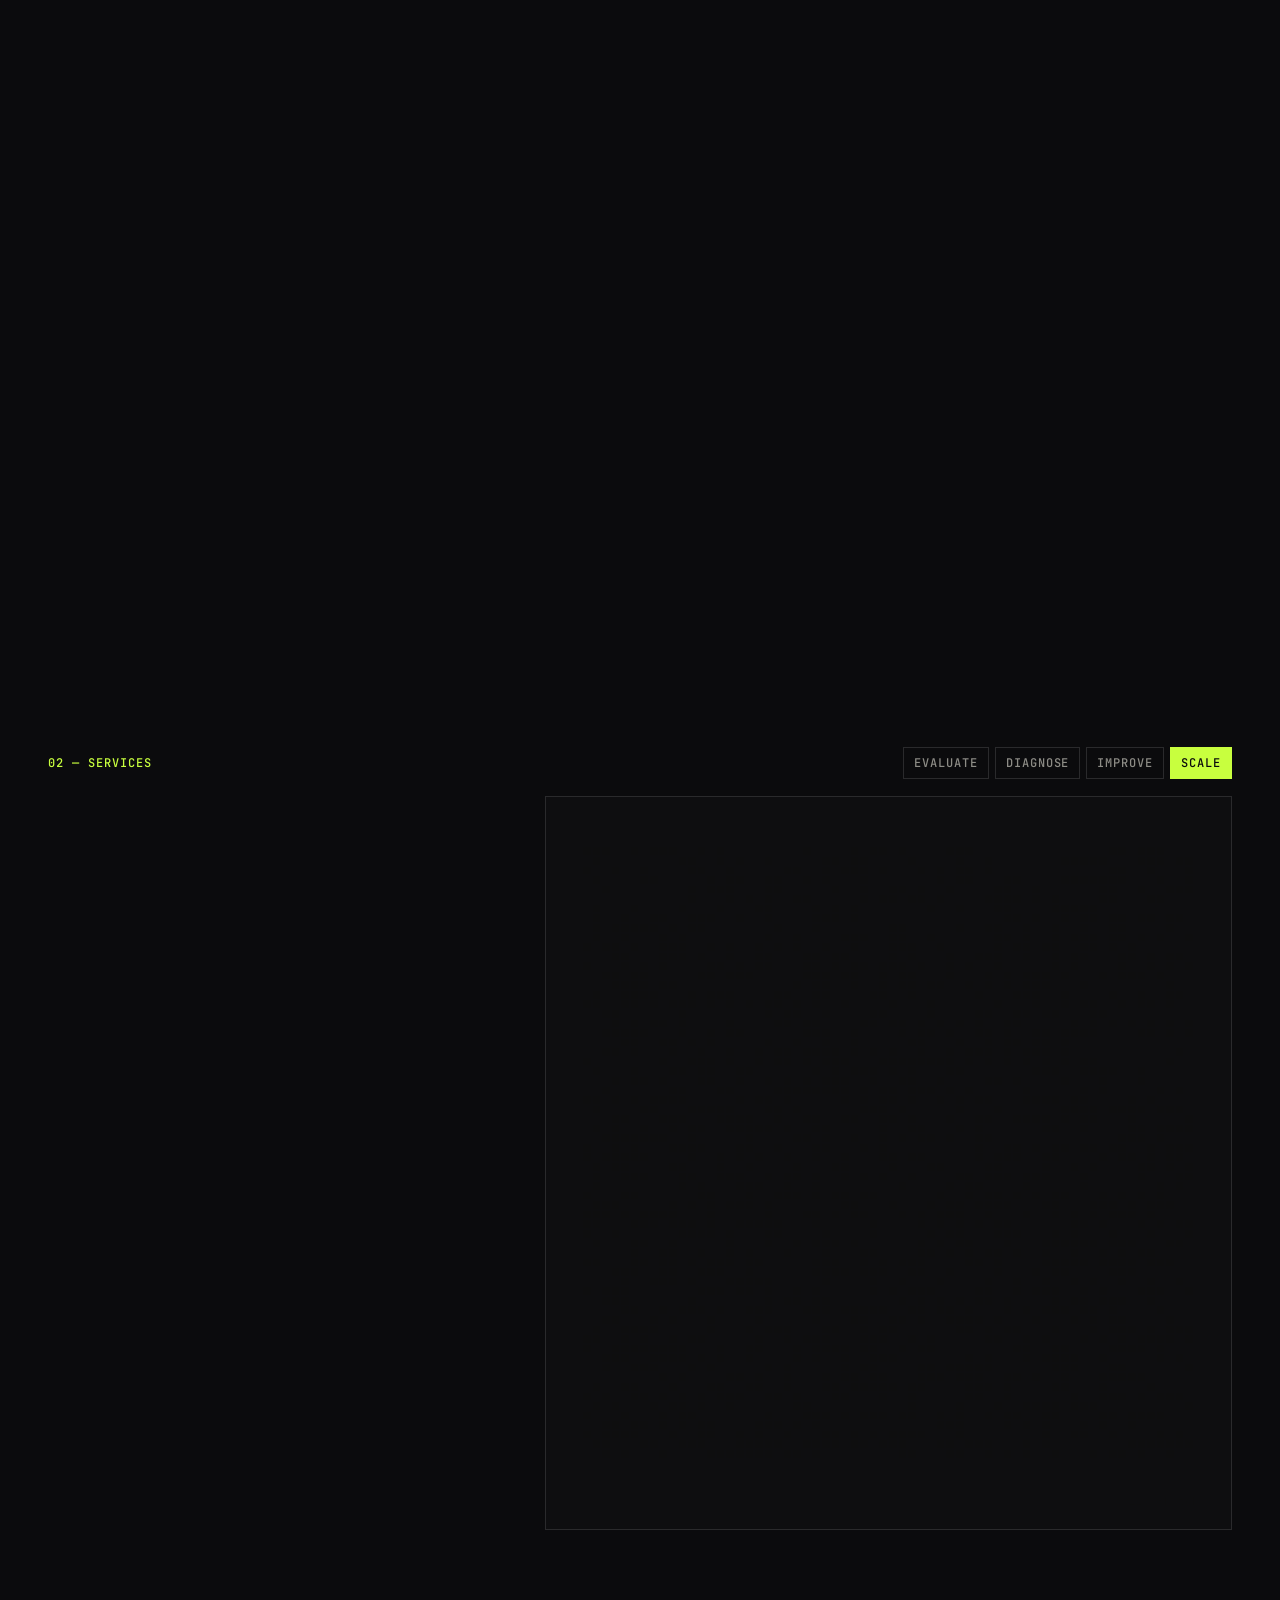
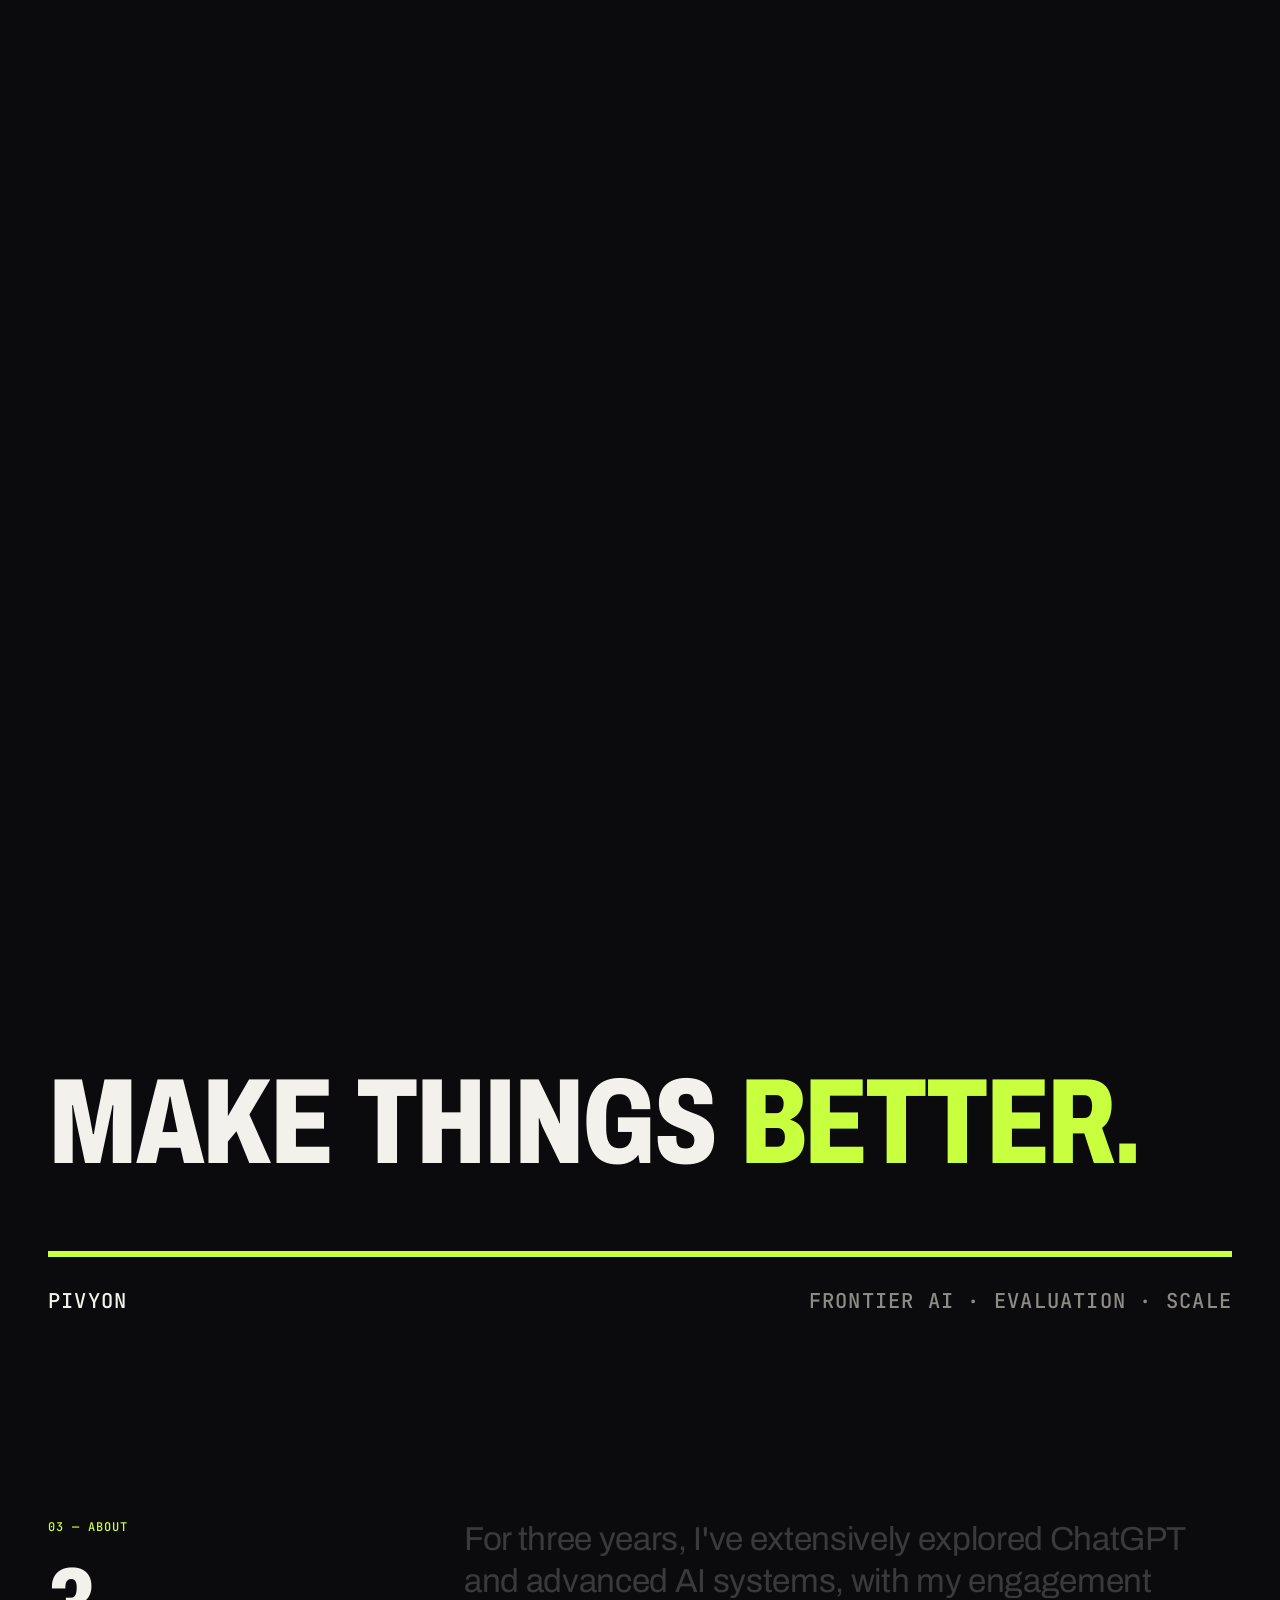
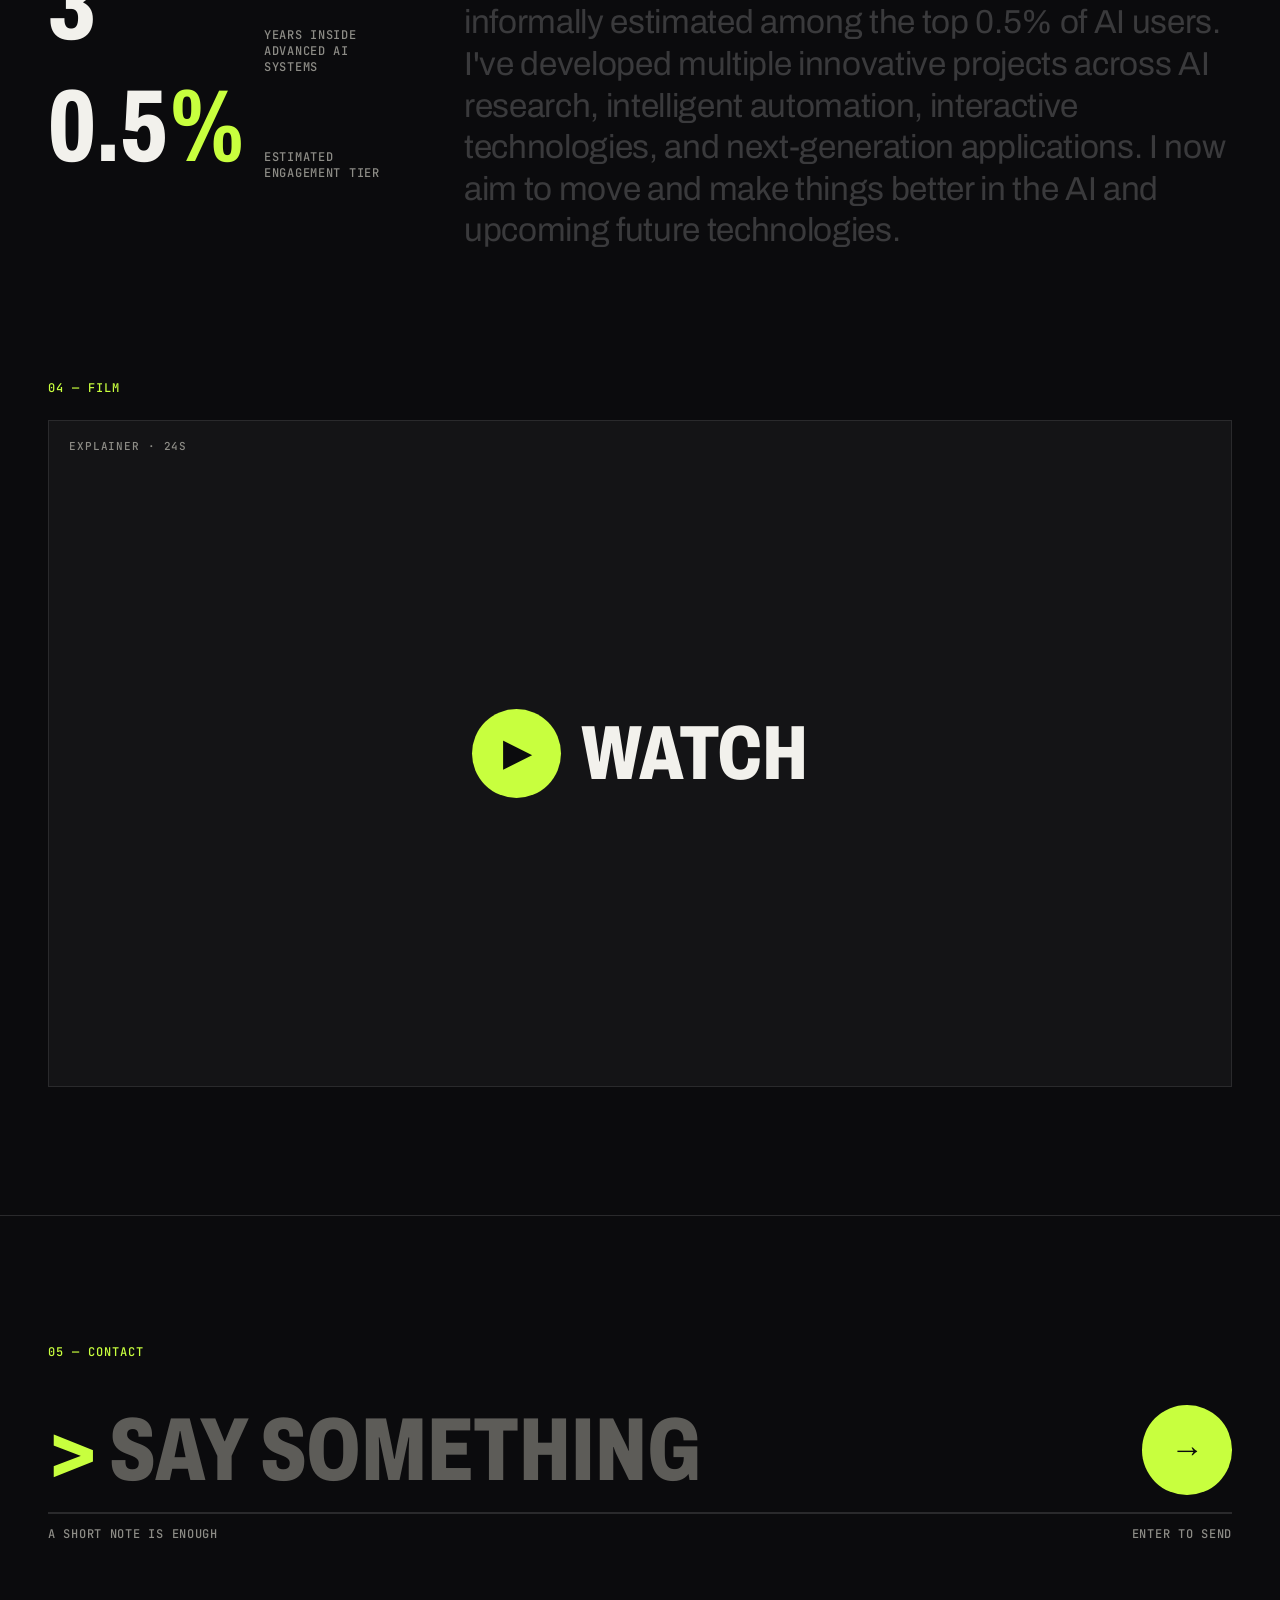
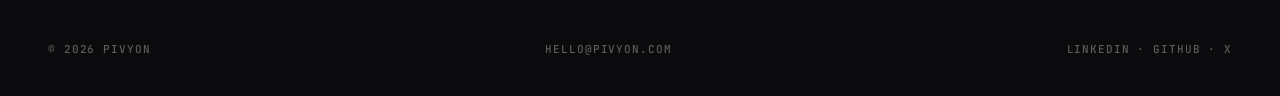
==== commit 8355a195: "Add Pivyon brand kit: logo, X avatar and banner, bio The mark is a lowercase p built from a paper st" ====
--- a/index.html
+++ b/index.html
@@ -2,6 +2,7 @@
 <html lang="en">
 <head>
 <meta charset="utf-8">
+<link rel="icon" type="image/svg+xml" href="brand/pivyon-mark-on-ink.svg">
 <meta name="viewport" content="width=device-width, initial-scale=1">
 <title>Pivyon — We make frontier models better</title>
 <meta name="description" content="Evaluation, failure analysis, post-training and scale for teams building frontier AI.">
@@ -13,7 +14,7 @@
 <body>
 
 <header class="nav mono">
-  <a href="#top" class="brand"><span class="brand-mark"></span><span data-name>Pivyon</span></a>
+  <a href="#top" class="brand"><svg class="brand-mark" viewBox="0 0 100 100" aria-hidden="true"><rect x="22" y="19" width="15" height="62" fill="#fff"/><circle cx="59" cy="39" r="20" fill="#c8ff3e"/></svg><span data-name>Pivyon</span></a>
   <nav>
     <a href="#attention">Approach</a>
     <a href="#services">Services</a>
--- a/styles.css
+++ b/styles.css
@@ -29,7 +29,7 @@
 .nav a { text-decoration: none; color: #fff; }
 .nav nav { display: flex; gap: clamp(14px, 3vw, 32px); }
 .brand { display: flex; align-items: center; gap: 10px; }
-.brand-mark { width: 10px; height: 10px; background: #fff; }
+.brand-mark { width: 22px; height: 22px; margin: -4px -2px -4px -4px; }
 
 /* Hero */
 .hero { position: relative; height: 100vh; height: 100svh; min-height: 620px; overflow: hidden; }
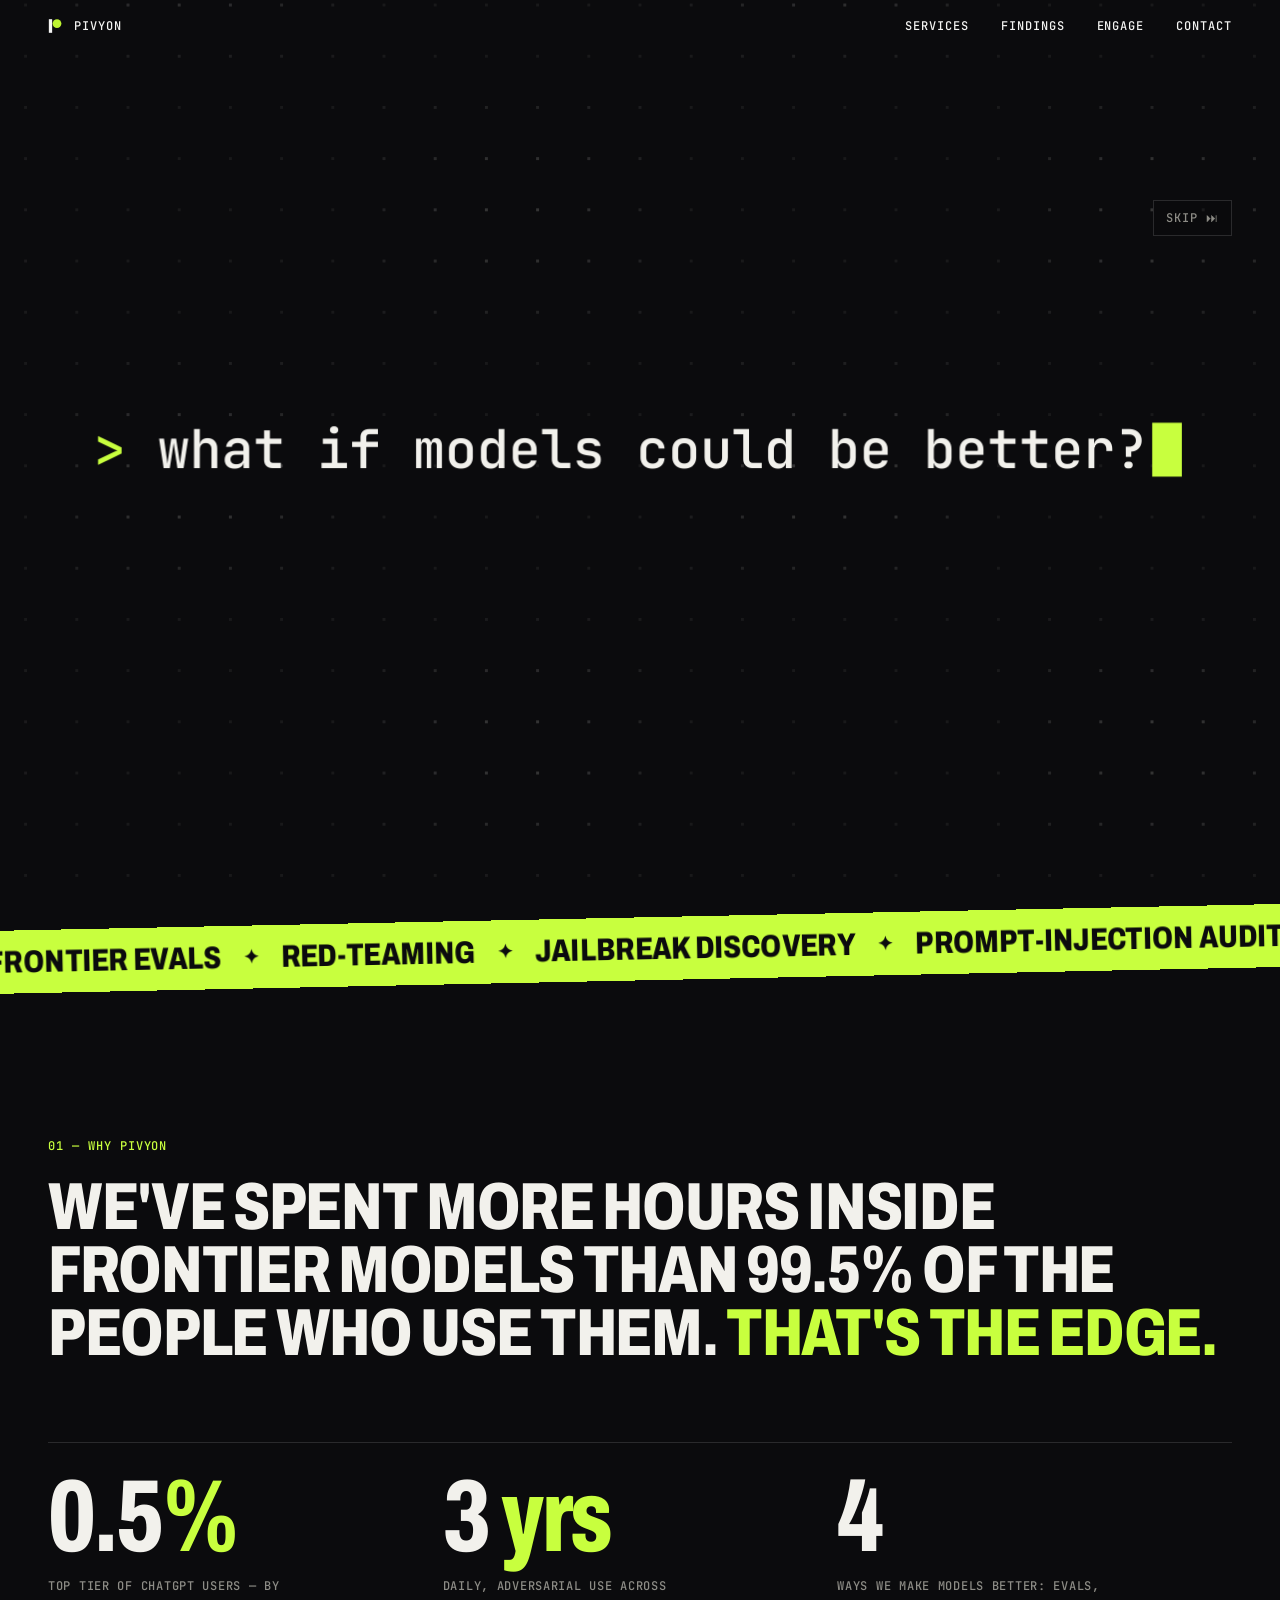
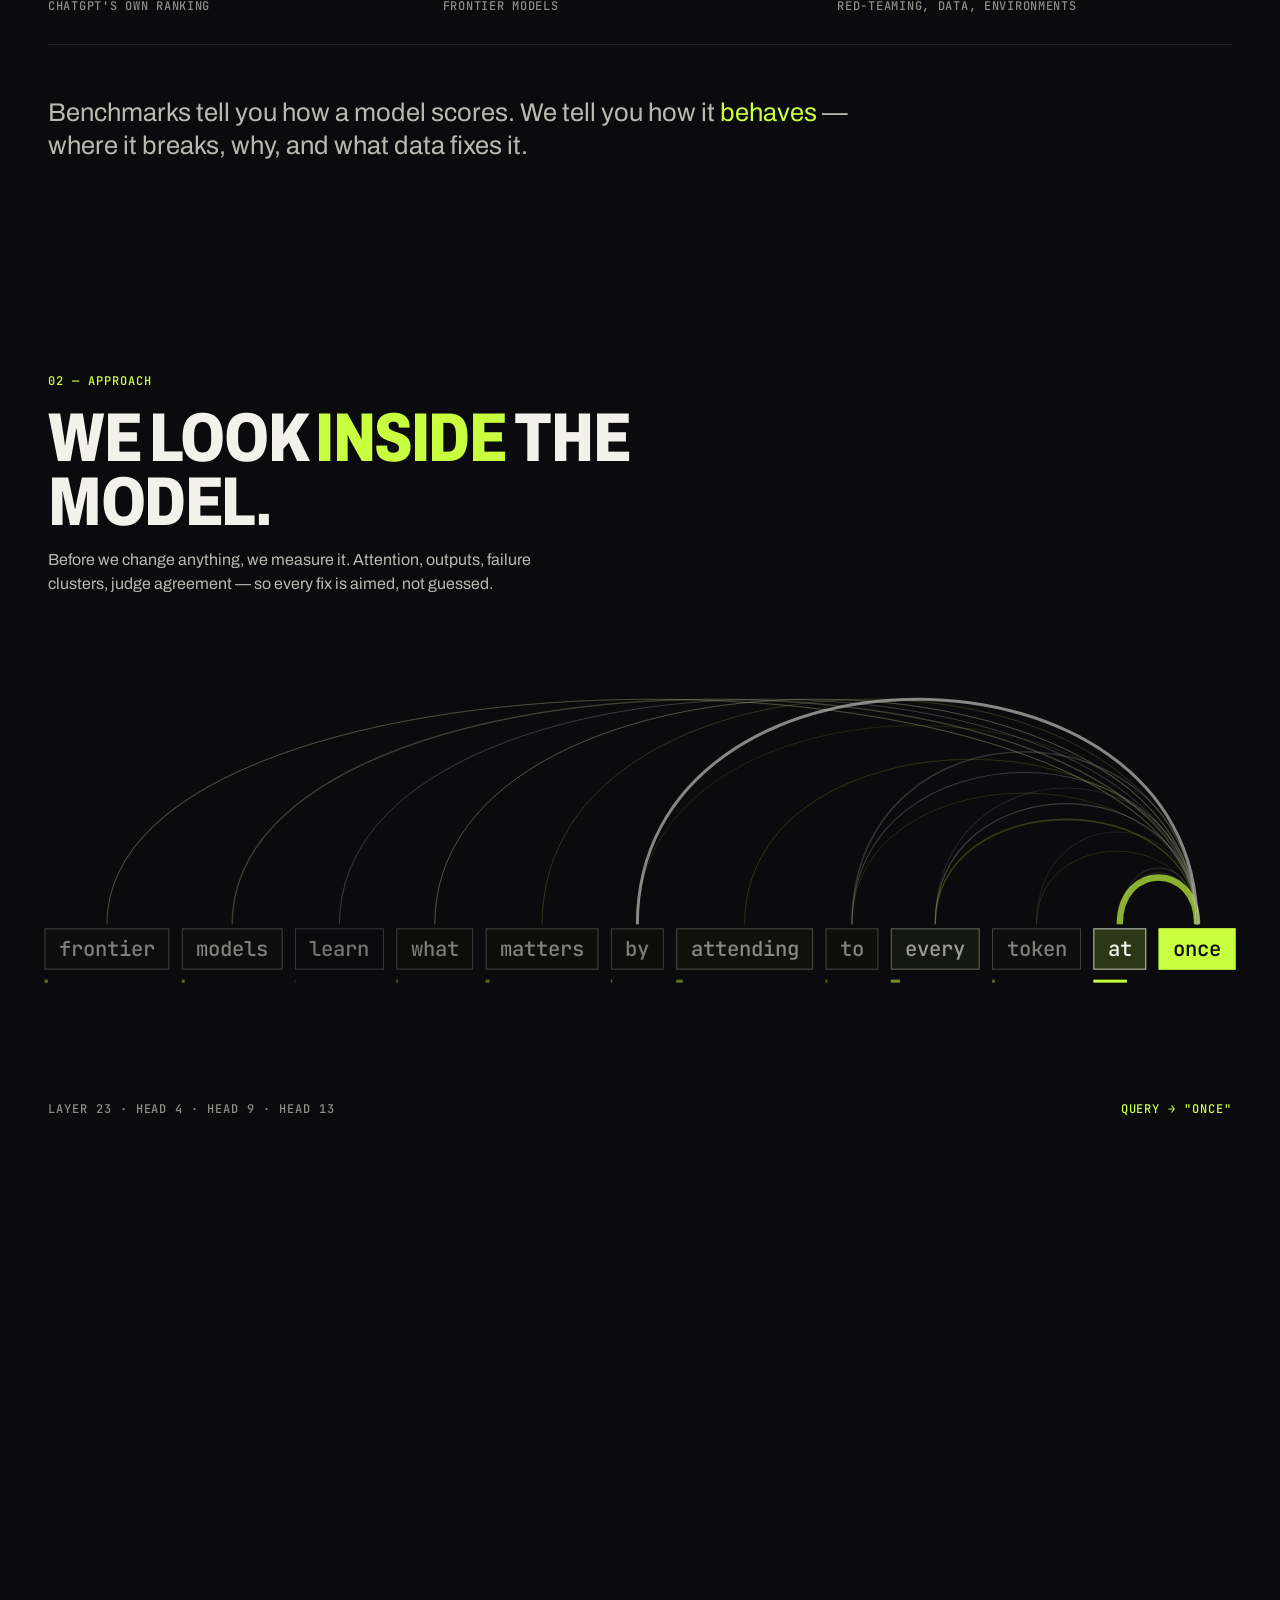
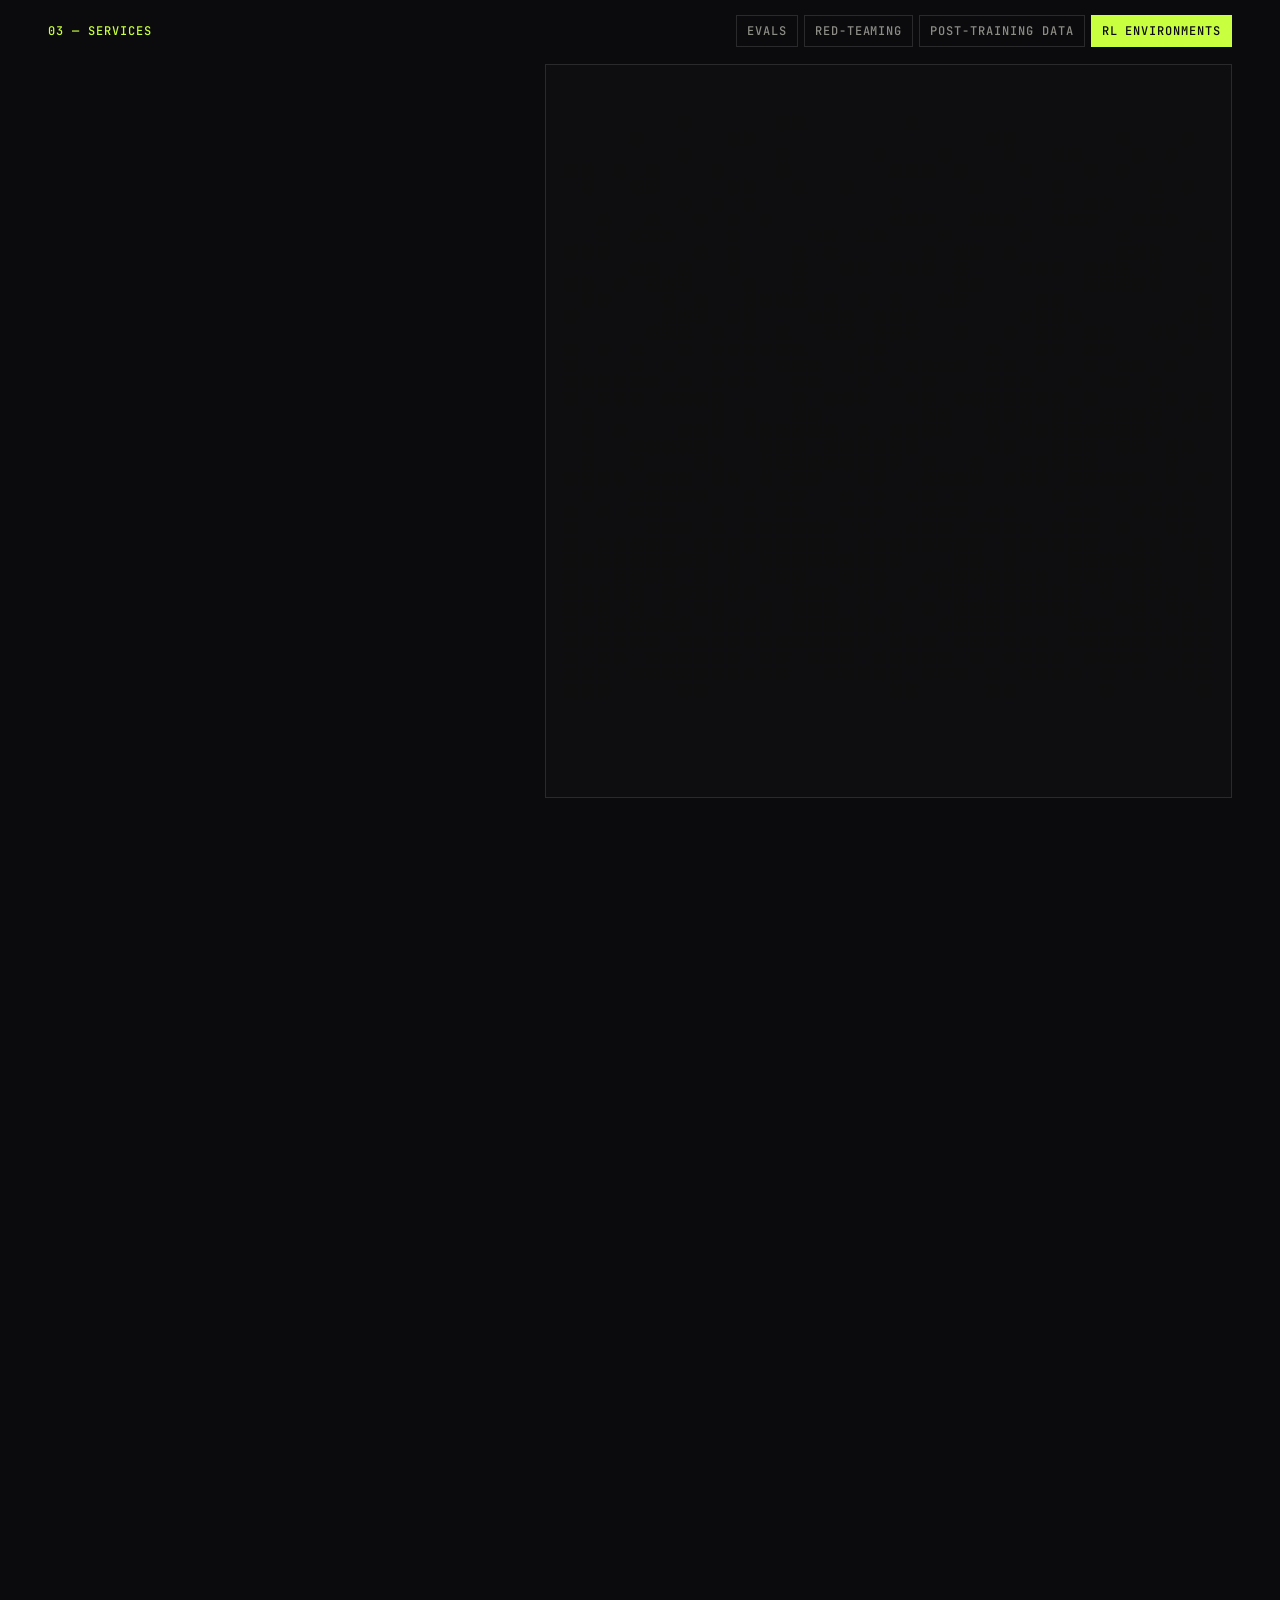
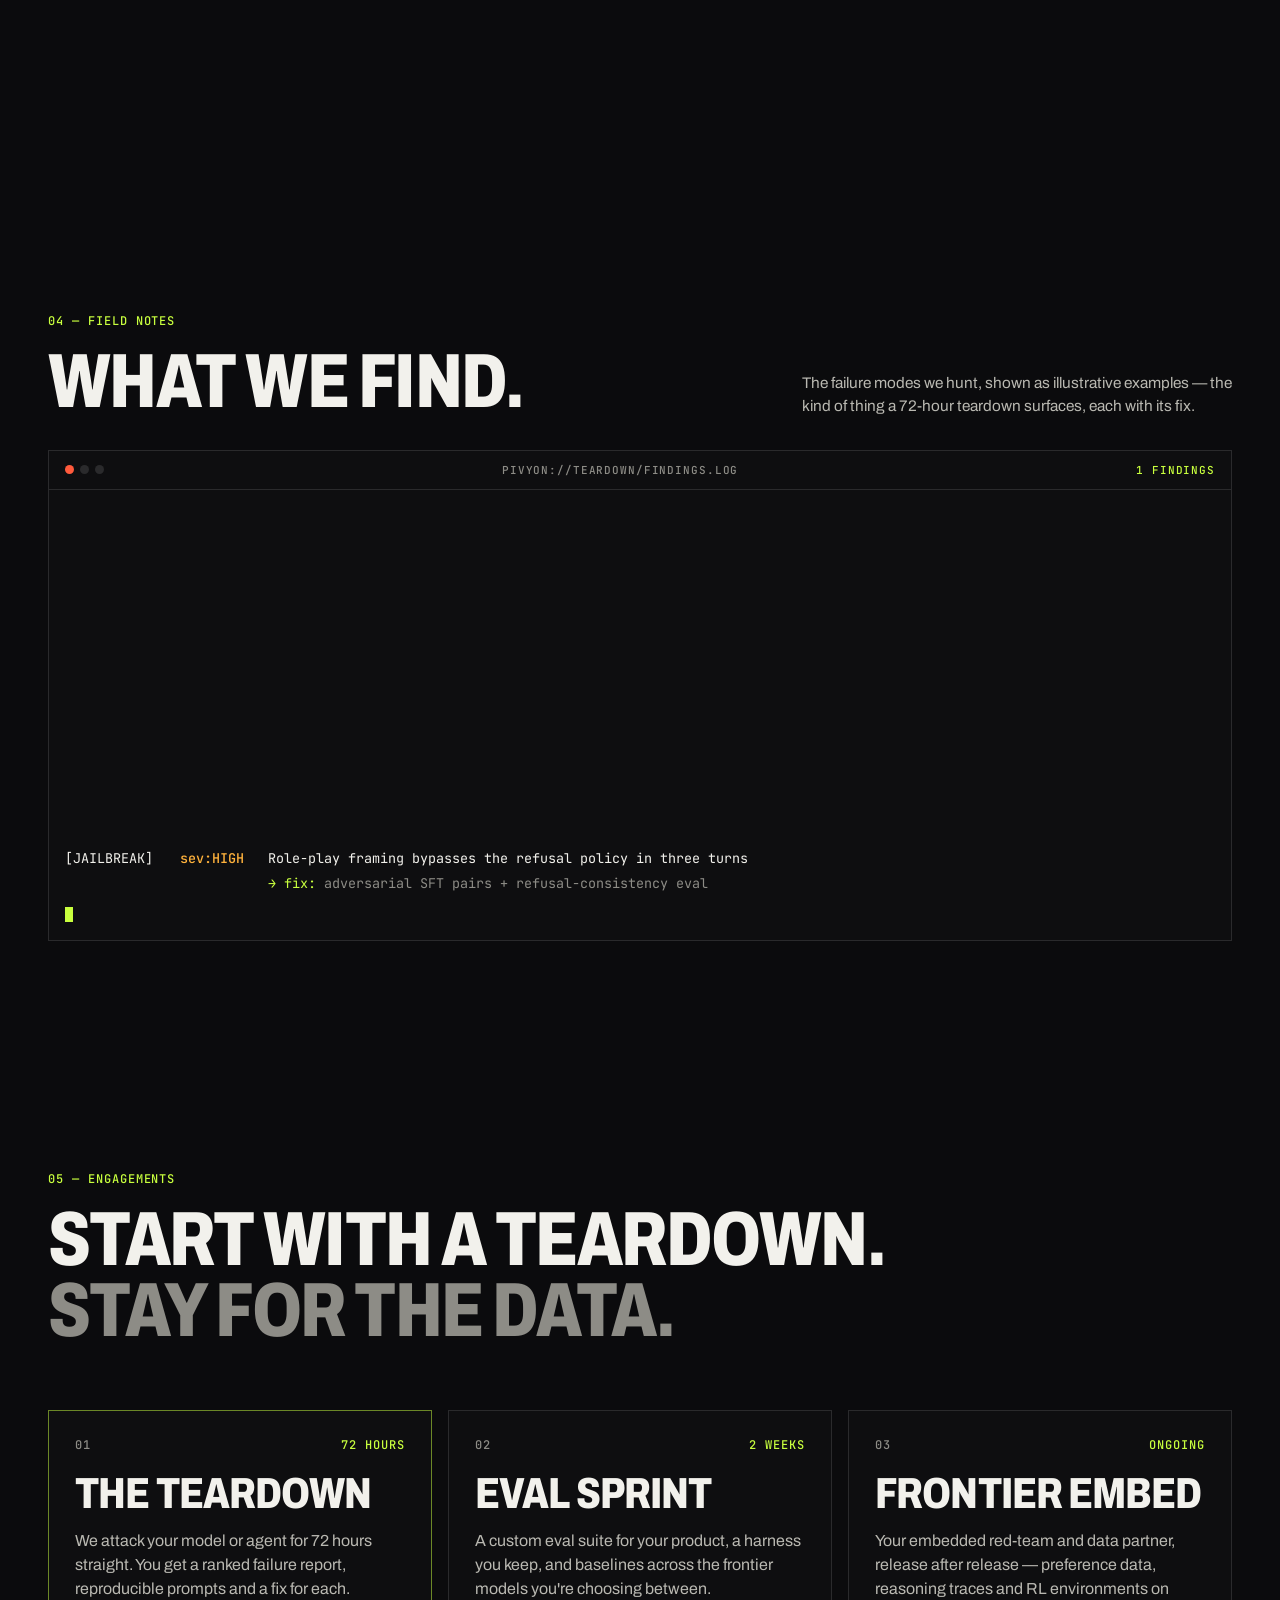
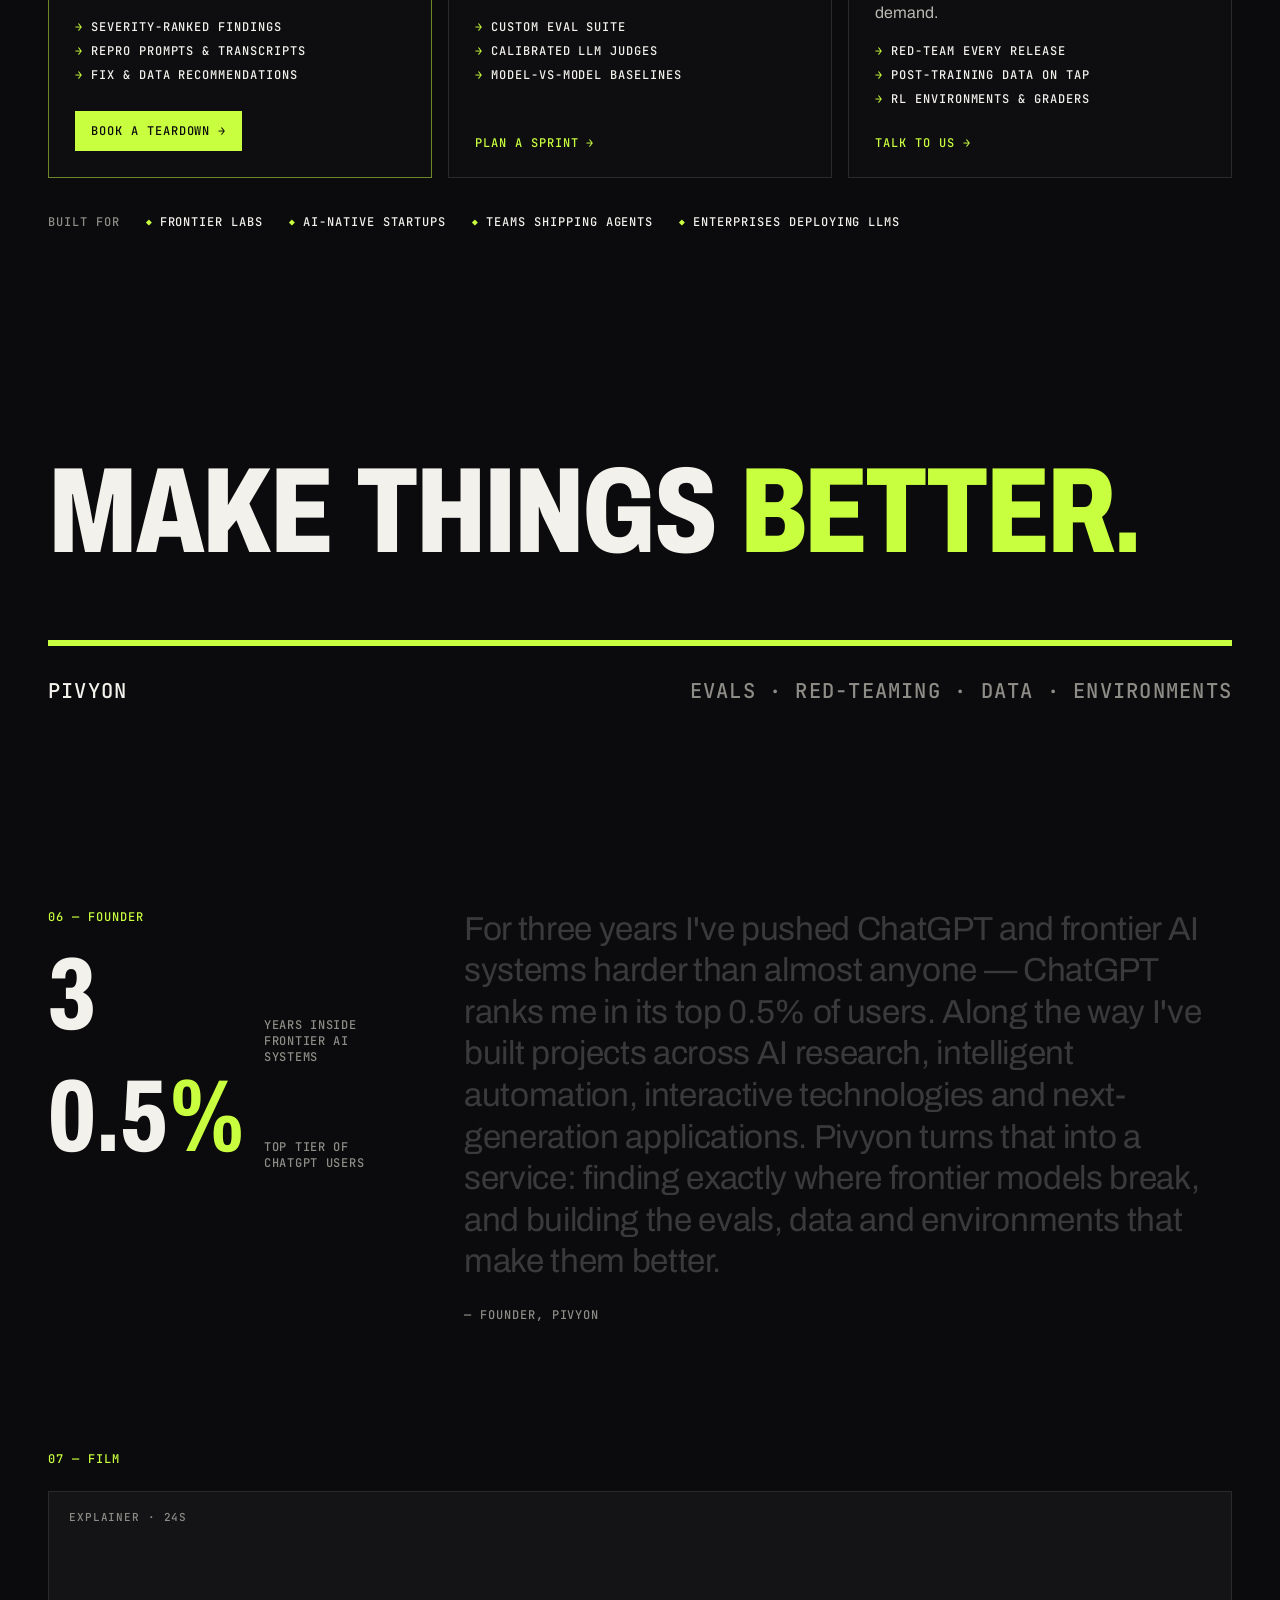
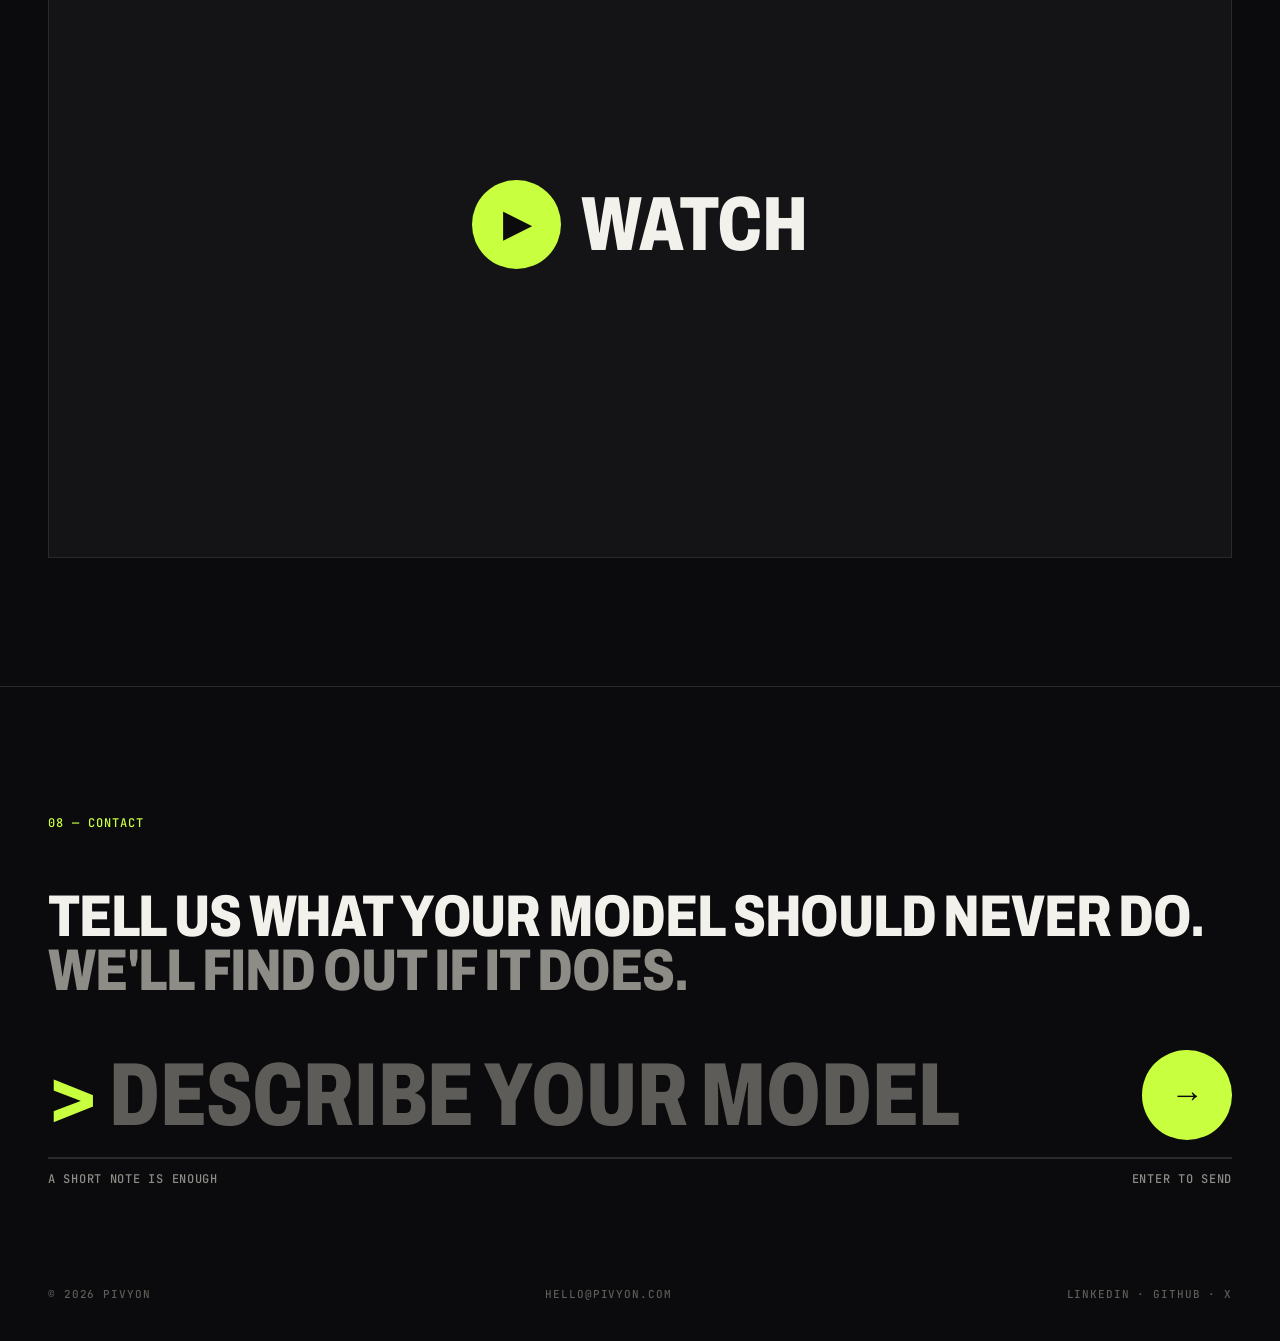
==== commit ed707997: "Reposition Pivyon around frontier evals, red-teaming, data and RL environments New sections: Why Piv" ====
--- a/index.html
+++ b/index.html
@@ -5,7 +5,7 @@
 <link rel="icon" type="image/svg+xml" href="brand/pivyon-mark-on-ink.svg">
 <meta name="viewport" content="width=device-width, initial-scale=1">
 <title>Pivyon — We make frontier models better</title>
-<meta name="description" content="Evaluation, failure analysis, post-training and scale for teams building frontier AI.">
+<meta name="description" content="Frontier evals, red-teaming, post-training data and RL environments — for teams building frontier AI.">
 <link rel="preconnect" href="https://fonts.googleapis.com">
 <link rel="preconnect" href="https://fonts.gstatic.com" crossorigin>
 <link href="https://fonts.googleapis.com/css2?family=Archivo:wdth,wght@62..125,100..900&family=JetBrains+Mono:wght@400;500&display=swap" rel="stylesheet">
@@ -16,9 +16,9 @@
 <header class="nav mono">
   <a href="#top" class="brand"><svg class="brand-mark" viewBox="0 0 100 100" aria-hidden="true"><rect x="22" y="19" width="15" height="62" fill="#fff"/><circle cx="59" cy="39" r="20" fill="#c8ff3e"/></svg><span data-name>Pivyon</span></a>
   <nav>
-    <a href="#attention">Approach</a>
     <a href="#services">Services</a>
-    <a href="#film">Film</a>
+    <a href="#findings">Findings</a>
+    <a href="#engage">Engage</a>
     <a href="#contact">Contact</a>
   </nav>
 </header>
@@ -56,10 +56,10 @@
     <h1 id="headline" aria-label="We make frontier models better."></h1>
     <div class="hero-line-track"><div id="hero-line" class="hero-line"></div></div>
     <div id="hero-foot" class="hero-foot">
-      <p>We help teams building frontier AI evaluate, diagnose, improve and scale their models.</p>
+      <p>Frontier evals, red-teaming, post-training data and RL environments — for the teams building the most capable AI.</p>
       <div class="hero-ctas mono">
         <a href="#services" class="btn-ghost">See what we do ↓</a>
-        <a href="#contact" class="btn-lime">Start a project →</a>
+        <a href="#engage" class="btn-lime">Book a teardown →</a>
       </div>
     </div>
   </div>
@@ -71,14 +71,26 @@
 </section>
 
 <div class="ticker" aria-hidden="true"><div id="ticker-row"></div></div>
+
+<!-- Why Pivyon · the edge -->
+<section id="edge" class="edge wrap">
+  <div class="eyebrow mono">01 — Why Pivyon</div>
+  <h2 class="edge-head">We've spent more hours inside frontier models than 99.5% of the people who use them. <span class="lime">That's the edge.</span></h2>
+  <div class="edge-stats">
+    <div class="edge-stat"><div class="edge-n"><span data-count="0.5" data-dec="1">0.0</span><span class="lime">%</span></div><p class="mono">Top tier of ChatGPT users — by ChatGPT's own ranking</p></div>
+    <div class="edge-stat"><div class="edge-n"><span data-count="3" data-dec="0">0</span><span class="lime"> yrs</span></div><p class="mono">Daily, adversarial use across frontier models</p></div>
+    <div class="edge-stat"><div class="edge-n"><span data-count="4" data-dec="0">0</span></div><p class="mono">Ways we make models better: evals, red-teaming, data, environments</p></div>
+  </div>
+  <p class="edge-sub">Benchmarks tell you how a model scores. We tell you how it <em>behaves</em> — where it breaks, why, and what data fixes it.</p>
+</section>
 
 <!-- Approach · attention arcs across a sentence, swept by scroll -->
 <section id="attention" class="scene s-attn">
   <div class="stick">
     <div class="attn-copy">
-      <div class="eyebrow mono">01 — Approach</div>
-      <h2>I look <em>inside</em> the model.</h2>
-      <p>Before I change anything, I measure it. Attention, activations, outputs at scale — so every improvement is aimed, not guessed.</p>
+      <div class="eyebrow mono">02 — Approach</div>
+      <h2>We look <em>inside</em> the model.</h2>
+      <p>Before we change anything, we measure it. Attention, outputs, failure clusters, judge agreement — so every fix is aimed, not guessed.</p>
     </div>
     <div class="attn-meta mono"><span id="attn-head">layer 23 · head 4</span><span id="attn-q" class="lime"></span></div>
     <canvas id="attn"></canvas>
@@ -89,63 +101,111 @@
 <section id="services" class="scene s-pipe">
   <div class="stick">
     <div class="pipe-head mono">
-      <span class="lime">02 — Services</span>
+      <span class="lime">03 — Services</span>
       <div class="pipe-steps" id="pipe-steps">
-        <span>Evaluate</span><span>Diagnose</span><span>Improve</span><span>Scale</span>
+        <span>Evals</span><span>Red-teaming</span><span>Post-training data</span><span>RL environments</span>
       </div>
     </div>
     <div class="pipe-body">
       <div class="pipe-copy" id="pipe-copy">
         <article>
-          <div class="pipe-n mono">01 / 04</div>
-          <h3>Evaluate</h3>
-          <p>Evals that find the edge. Custom benchmarks, adversarial suites and capability maps that show exactly where a model stands — checkpoint by checkpoint.</p>
-          <ul class="mono"><li>Capability mapping</li><li>Custom benchmarks</li><li>Red-teaming</li></ul>
-        </article>
-        <article>
-          <div class="pipe-n mono">02 / 04</div>
-          <h3>Diagnose</h3>
-          <p>Failure analysis at scale. I cluster model outputs to surface the failure modes that matter — hallucination, refusal drift, tool misuse — before your users do.</p>
-          <ul class="mono"><li>Output clustering</li><li>Root-cause analysis</li><li>Regression tracking</li></ul>
-        </article>
-        <article>
-          <div class="pipe-n mono">03 / 04</div>
-          <h3>Improve</h3>
-          <p>Post-training that moves the needle. Data curation, fine-tuning and preference optimisation, measured against the evals that matter to you.</p>
-          <ul class="mono"><li>Data curation</li><li>Fine-tuning · RLHF · DPO</li><li>Eval-driven iteration</li></ul>
-        </article>
-        <article>
-          <div class="pipe-n mono">04 / 04</div>
-          <h3>Scale</h3>
-          <p>From prototype to production. Training and inference pipelines engineered to hold up from a single GPU to thousands.</p>
-          <ul class="mono"><li>Distributed training</li><li>Inference optimisation</li><li>Cost &amp; throughput tuning</li></ul>
+          <div class="pipe-n mono">01 / 04 · Frontier evals</div>
+          <h3>Evals that predict production.</h3>
+          <p>Custom benchmarks built from your real use cases — not leaderboard trivia. Capability elicitation, LLM-as-judge calibrated against expert humans, contamination checks, and a harness you keep.</p>
+          <ul class="mono"><li>Capability maps per checkpoint</li><li>Rubrics &amp; judge calibration</li><li>Contamination &amp; regression checks</li></ul>
+        </article>
+        <article>
+          <div class="pipe-n mono">02 / 04 · Red-teaming</div>
+          <h3>We break it before your users do.</h3>
+          <p>Adversarial testing by people who live inside these models. Jailbreak discovery, prompt-injection audits for agents, refusal calibration and reward-hacking hunts — every finding reproducible.</p>
+          <ul class="mono"><li>Jailbreak &amp; policy bypass</li><li>Prompt injection · tool abuse</li><li>Over- &amp; under-refusal</li></ul>
+        </article>
+        <article>
+          <div class="pipe-n mono">03 / 04 · Post-training data</div>
+          <h3>Data that moves the loss curve.</h3>
+          <p>Expert-written SFT demonstrations, preference pairs for RLHF and DPO, and reasoning traces — designed against the failures we found, and measured on the evals that matter.</p>
+          <ul class="mono"><li>SFT demonstrations</li><li>RLHF · DPO preference pairs</li><li>Reasoning traces &amp; rubrics</li></ul>
+        </article>
+        <article>
+          <div class="pipe-n mono">04 / 04 · RL environments</div>
+          <h3>Worlds for agents to learn in.</h3>
+          <p>Verifiable tasks with graders that can't be gamed — tool-use, browser and workflow sandboxes where agents roll out, fail, and get better. Built for long-horizon reliability.</p>
+          <ul class="mono"><li>Verifiable tasks &amp; graders</li><li>Tool-use &amp; computer-use sandboxes</li><li>Long-horizon trajectories</li></ul>
         </article>
       </div>
       <div class="pipe-vis"><canvas id="pipe"></canvas></div>
     </div>
   </div>
+</section>
+
+<!-- Field notes · an animated log of the kind of failures we surface -->
+<section id="findings" class="findings wrap">
+  <div class="findings-head">
+    <div>
+      <div class="eyebrow mono">04 — Field notes</div>
+      <h2>What we find.</h2>
+    </div>
+    <p>The failure modes we hunt, shown as illustrative examples — the kind of thing a 72-hour teardown surfaces, each with its fix.</p>
+  </div>
+  <div class="term">
+    <div class="term-bar mono"><span class="term-dots"><i></i><i></i><i></i></span><span>pivyon://teardown/findings.log</span><span class="lime" id="term-count">0 findings</span></div>
+    <div class="term-body" id="term"></div>
+  </div>
+</section>
+
+<!-- Engagements · productised offers -->
+<section id="engage" class="engage wrap">
+  <div class="eyebrow mono">05 — Engagements</div>
+  <h2 class="engage-head">Start with a teardown.<br><span class="grey">Stay for the data.</span></h2>
+  <div class="offers">
+    <article class="offer offer-hot">
+      <div class="offer-top mono"><span>01</span><span class="lime">72 hours</span></div>
+      <h3>The Teardown</h3>
+      <p>We attack your model or agent for 72 hours straight. You get a ranked failure report, reproducible prompts and a fix for each.</p>
+      <ul class="mono"><li>Severity-ranked findings</li><li>Repro prompts &amp; transcripts</li><li>Fix &amp; data recommendations</li></ul>
+      <a class="offer-cta mono" href="mailto:hello@pivyon.com?subject=Teardown%20enquiry">Book a teardown →</a>
+    </article>
+    <article class="offer">
+      <div class="offer-top mono"><span>02</span><span class="lime">2 weeks</span></div>
+      <h3>Eval Sprint</h3>
+      <p>A custom eval suite for your product, a harness you keep, and baselines across the frontier models you're choosing between.</p>
+      <ul class="mono"><li>Custom eval suite</li><li>Calibrated LLM judges</li><li>Model-vs-model baselines</li></ul>
+      <a class="offer-cta mono" href="mailto:hello@pivyon.com?subject=Eval%20Sprint%20enquiry">Plan a sprint →</a>
+    </article>
+    <article class="offer">
+      <div class="offer-top mono"><span>03</span><span class="lime">Ongoing</span></div>
+      <h3>Frontier Embed</h3>
+      <p>Your embedded red-team and data partner, release after release — preference data, reasoning traces and RL environments on demand.</p>
+      <ul class="mono"><li>Red-team every release</li><li>Post-training data on tap</li><li>RL environments &amp; graders</li></ul>
+      <a class="offer-cta mono" href="mailto:hello@pivyon.com?subject=Frontier%20Embed%20enquiry">Talk to us →</a>
+    </article>
+  </div>
+  <div class="for mono"><span class="grey">Built for</span><span>Frontier labs</span><span>AI-native startups</span><span>Teams shipping agents</span><span>Enterprises deploying LLMs</span></div>
 </section>
 
 <!-- Close · the line draws; Make things better lands -->
 <section class="s-close">
   <div id="close-words" class="close-words"></div>
   <div class="close-line-track"><div id="close-line" class="close-line"></div></div>
-  <div id="close-foot" class="close-foot mono"><span data-name class="paper">Pivyon</span><span class="grey">Frontier AI · evaluation · scale</span></div>
+  <div id="close-foot" class="close-foot mono"><span data-name class="paper">Pivyon</span><span class="grey">Evals · Red-teaming · Data · Environments</span></div>
 </section>
 
 <section id="about" class="about wrap">
   <div class="about-side">
-    <div class="eyebrow mono">03 — About</div>
+    <div class="eyebrow mono">06 — Founder</div>
     <div class="stats mono">
-      <span class="stat">3</span><span>years inside<br>advanced AI systems</span>
-      <span class="stat">0.5<span class="lime">%</span></span><span>estimated<br>engagement tier</span>
-    </div>
-  </div>
-  <p id="bio" class="bio"></p>
+      <span class="stat">3</span><span>years inside<br>frontier AI systems</span>
+      <span class="stat">0.5<span class="lime">%</span></span><span>top tier of<br>ChatGPT users</span>
+    </div>
+  </div>
+  <div class="founder">
+    <p id="bio" class="bio"></p>
+    <div class="founder-sig mono">— Founder, <span data-name>Pivyon</span></div>
+  </div>
 </section>
 
 <section id="film" class="film wrap">
-  <div class="eyebrow mono">04 — Film</div>
+  <div class="eyebrow mono">07 — Film</div>
   <a href="explainer/" class="film-card">
     <span class="film-tag mono">Explainer · 24s</span>
     <span class="film-cta"><span class="film-play">▶</span>Watch</span>
@@ -154,11 +214,12 @@
 
 <section id="contact" class="contact">
   <div class="contact-inner">
-    <div class="eyebrow mono">05 — Contact</div>
+    <div class="eyebrow mono">08 — Contact</div>
+    <h2 class="contact-head">Tell us what your model should never do.<br><span class="grey">We'll find out if it does.</span></h2>
     <form id="contact-form" class="contact-form" novalidate>
       <div class="contact-line">
         <span class="lime">&gt;</span>
-        <input id="msg" name="message" autocomplete="off" placeholder="say something" aria-label="Your message">
+        <input id="msg" name="message" autocomplete="off" placeholder="describe your model" aria-label="Your message">
         <button type="submit" aria-label="Send">→</button>
       </div>
       <div class="contact-hint mono"><span id="hint">A short note is enough</span><span>Enter to send</span></div>
--- a/styles.css
+++ b/styles.css
@@ -28,6 +28,7 @@
 .nav { position: fixed; top: 0; left: 0; right: 0; z-index: 30; display: flex; justify-content: space-between; align-items: center; gap: 16px; padding: 18px var(--gutter); mix-blend-mode: difference; }
 .nav a { text-decoration: none; color: #fff; }
 .nav nav { display: flex; gap: clamp(14px, 3vw, 32px); }
+@media (max-width: 480px) { .nav nav a:nth-child(2) { display: none; } }
 .brand { display: flex; align-items: center; gap: 10px; }
 .brand-mark { width: 22px; height: 22px; margin: -4px -2px -4px -4px; }
 
@@ -119,7 +120,8 @@
 .pipe-copy { position: relative; height: 100%; }
 .pipe-copy article { position: absolute; left: 0; right: 0; top: 50%; transform: translateY(-50%); opacity: 0; will-change: opacity, transform; }
 .pipe-n { color: var(--lime); }
-.pipe-copy h3 { font-size: clamp(48px, 7vw, 120px); }
+.pipe-copy h3 { font-size: clamp(34px, 4.2vw, 72px); text-wrap: balance; }
+.pipe-n { letter-spacing: .06em; }
 .pipe-copy ul { list-style: none; margin: 22px 0 0; padding: 0; display: flex; flex-direction: column; gap: 8px; color: var(--paper); }
 .pipe-copy li::before { content: '→ '; color: var(--lime); }
 .pipe-vis { position: relative; height: 100%; min-height: 0; border: 1px solid var(--line); background: #0e0e10; }
@@ -128,12 +130,75 @@
   .pipe-steps { display: none; }
   .pipe-body { grid-template-columns: 1fr; grid-template-rows: minmax(0, 1fr) auto; padding-top: 100px; padding-bottom: 28px; gap: 16px; }
   .pipe-vis { grid-row: 1; }
-  .pipe-copy { grid-row: 2; height: 15.5em; }
+  .pipe-copy { grid-row: 2; height: 18em; }
   .pipe-copy article { top: 0; transform: none; }
-  .pipe-copy h3 { font-size: 40px; margin: 8px 0 8px; }
-  .pipe-copy p { font-size: 14px; }
+  .pipe-copy h3 { font-size: 28px; margin: 8px 0 8px; }
+  .pipe-copy p { font-size: 13.5px; }
   .pipe-copy ul { display: none; }
 }
+
+/* Why Pivyon */
+.edge { padding: clamp(80px, 11vw, 180px) var(--gutter) clamp(60px, 8vw, 120px); }
+.edge-head { margin: 22px 0 0; max-width: 18em; font-weight: 800; font-size: clamp(34px, 5.2vw, 88px); line-height: .95; letter-spacing: -.02em; text-transform: uppercase; font-variation-settings: 'wdth' 78; text-wrap: balance; }
+.edge-stats { display: grid; grid-template-columns: repeat(auto-fit, minmax(min(100%, 240px), 1fr)); gap: 0; margin-top: clamp(40px, 6vw, 80px); border-top: 1px solid var(--line); }
+.edge-stat { padding: 28px 24px 28px 0; border-bottom: 1px solid var(--line); }
+.edge-n { font: 800 clamp(64px, 8vw, 132px)/0.9 'Archivo'; font-variation-settings: 'wdth' 70; letter-spacing: -.02em; }
+.edge-stat p { margin: 14px 0 0; color: var(--grey); letter-spacing: .06em; max-width: 24em; line-height: 1.6; }
+.edge-sub { margin: clamp(32px, 4vw, 56px) 0 0; max-width: 34em; font-size: clamp(20px, 2vw, 30px); line-height: 1.3; color: #b9b8b1; text-wrap: pretty; }
+.edge-sub em { font-style: normal; color: var(--lime); }
+
+/* Field notes */
+.findings { padding: clamp(80px, 10vw, 160px) var(--gutter); }
+.findings-head { display: flex; justify-content: space-between; align-items: flex-end; flex-wrap: wrap; gap: 24px; margin-bottom: 32px; }
+.findings h2, .engage-head, .contact-head { margin: 18px 0 0; font-weight: 800; font-size: clamp(40px, 6vw, 104px); line-height: .92; letter-spacing: -.02em; text-transform: uppercase; font-variation-settings: 'wdth' 78; }
+.findings-head p { margin: 0; max-width: 28em; color: #b9b8b1; font-size: clamp(15px, 1.2vw, 18px); line-height: 1.5; }
+.term { border: 1px solid var(--line); background: #0e0e10; }
+.term-bar { display: flex; align-items: center; justify-content: space-between; gap: 12px; padding: 12px 16px; border-bottom: 1px solid var(--line); color: var(--grey); font-size: 11px; }
+.term-dots { display: flex; gap: 6px; }
+.term-dots i { width: 9px; height: 9px; border-radius: 50%; background: var(--line); }
+.term-dots i:first-child { background: var(--hot); }
+.term-body { height: clamp(360px, 46vh, 520px); overflow: hidden; padding: 18px 16px; display: flex; flex-direction: column; justify-content: flex-end; gap: 14px; font: 400 clamp(12px, 1.05vw, 15px)/1.5 'JetBrains Mono', monospace; }
+.f-row { display: grid; grid-template-columns: 7.5em 5.5em minmax(0, 1fr); gap: 4px 14px; animation: rowIn .35s ease-out; }
+.f-row .tag { color: var(--paper); }
+.f-row .sev { font-weight: 500; }
+.f-row .sev.crit { color: var(--hot); } .f-row .sev.high { color: #ffb23c; } .f-row .sev.med { color: var(--lime); } .f-row .sev.low { color: var(--grey); }
+.f-row .what { color: var(--paper); }
+.f-row .fix { grid-column: 3; color: var(--grey); }
+.f-row .fix b { color: var(--lime); font-weight: 400; }
+.term-caret { display: inline-block; width: .6em; height: 1.1em; background: var(--lime); vertical-align: -.2em; animation: blink 1s steps(1) infinite; }
+@keyframes rowIn { from { opacity: 0; transform: translateY(8px); } to { opacity: 1; transform: none; } }
+@media (max-width: 700px) {
+  .term-bar span:nth-child(2) { display: none; }
+  .f-row { grid-template-columns: auto auto; }
+  .f-row .what, .f-row .fix { grid-column: 1 / -1; }
+}
+
+/* Engagements */
+.engage { padding: clamp(60px, 8vw, 140px) var(--gutter) clamp(40px, 6vw, 80px); }
+.offers { display: grid; grid-template-columns: repeat(auto-fit, minmax(min(100%, 300px), 1fr)); gap: 16px; margin-top: clamp(36px, 5vw, 64px); }
+.offer { position: relative; display: flex; flex-direction: column; gap: 14px; padding: 26px; border: 1px solid var(--line); background: #0e0e10; overflow: hidden; transition: border-color .3s, transform .3s; }
+.offer::before { content: ''; position: absolute; left: 0; right: 0; top: -40%; height: 40%; background: linear-gradient(transparent, rgba(200,255,62,.08), transparent); transition: top 1.1s ease; pointer-events: none; }
+.offer:hover { border-color: var(--lime); transform: translateY(-4px); }
+.offer:hover::before { top: 110%; }
+.offer-hot { border-color: rgba(200,255,62,.5); }
+.offer-top { display: flex; justify-content: space-between; color: var(--grey); }
+.offer h3 { margin: 6px 0 0; font-weight: 800; font-size: clamp(34px, 3.4vw, 54px); line-height: .95; text-transform: uppercase; letter-spacing: -.02em; font-variation-settings: 'wdth' 80; }
+.offer p { margin: 0; color: #b9b8b1; font-size: 16px; line-height: 1.5; }
+.offer ul { list-style: none; margin: 4px 0 0; padding: 0; display: flex; flex-direction: column; gap: 8px; }
+.offer li::before { content: '→ '; color: var(--lime); }
+.offer-cta { margin-top: auto; padding-top: 14px; text-decoration: none; color: var(--lime); }
+.offer-hot .offer-cta { align-self: flex-start; background: var(--lime); color: var(--ink); padding: 12px 16px; }
+.offer-hot .offer-cta:hover { background: var(--paper); color: var(--ink); }
+.for { display: flex; flex-wrap: wrap; gap: 10px 26px; margin-top: 36px; color: var(--paper); }
+.for span:not(.grey)::before { content: '◆ '; color: var(--lime); font-size: .8em; }
+
+/* Founder */
+.founder { grid-column: span 2; min-width: 0; }
+.founder .bio { grid-column: auto; }
+.founder-sig { margin-top: 24px; color: var(--grey); }
+@media (max-width: 700px) { .founder { grid-column: auto; } }
+
+.contact-head { margin-bottom: 8px; font-size: clamp(32px, 4.6vw, 80px); }
 
 /* Close */
 .s-close { padding: clamp(80px, 12vw, 200px) var(--gutter) clamp(80px, 10vw, 160px); max-width: 1680px; margin: 0 auto; box-sizing: border-box; }
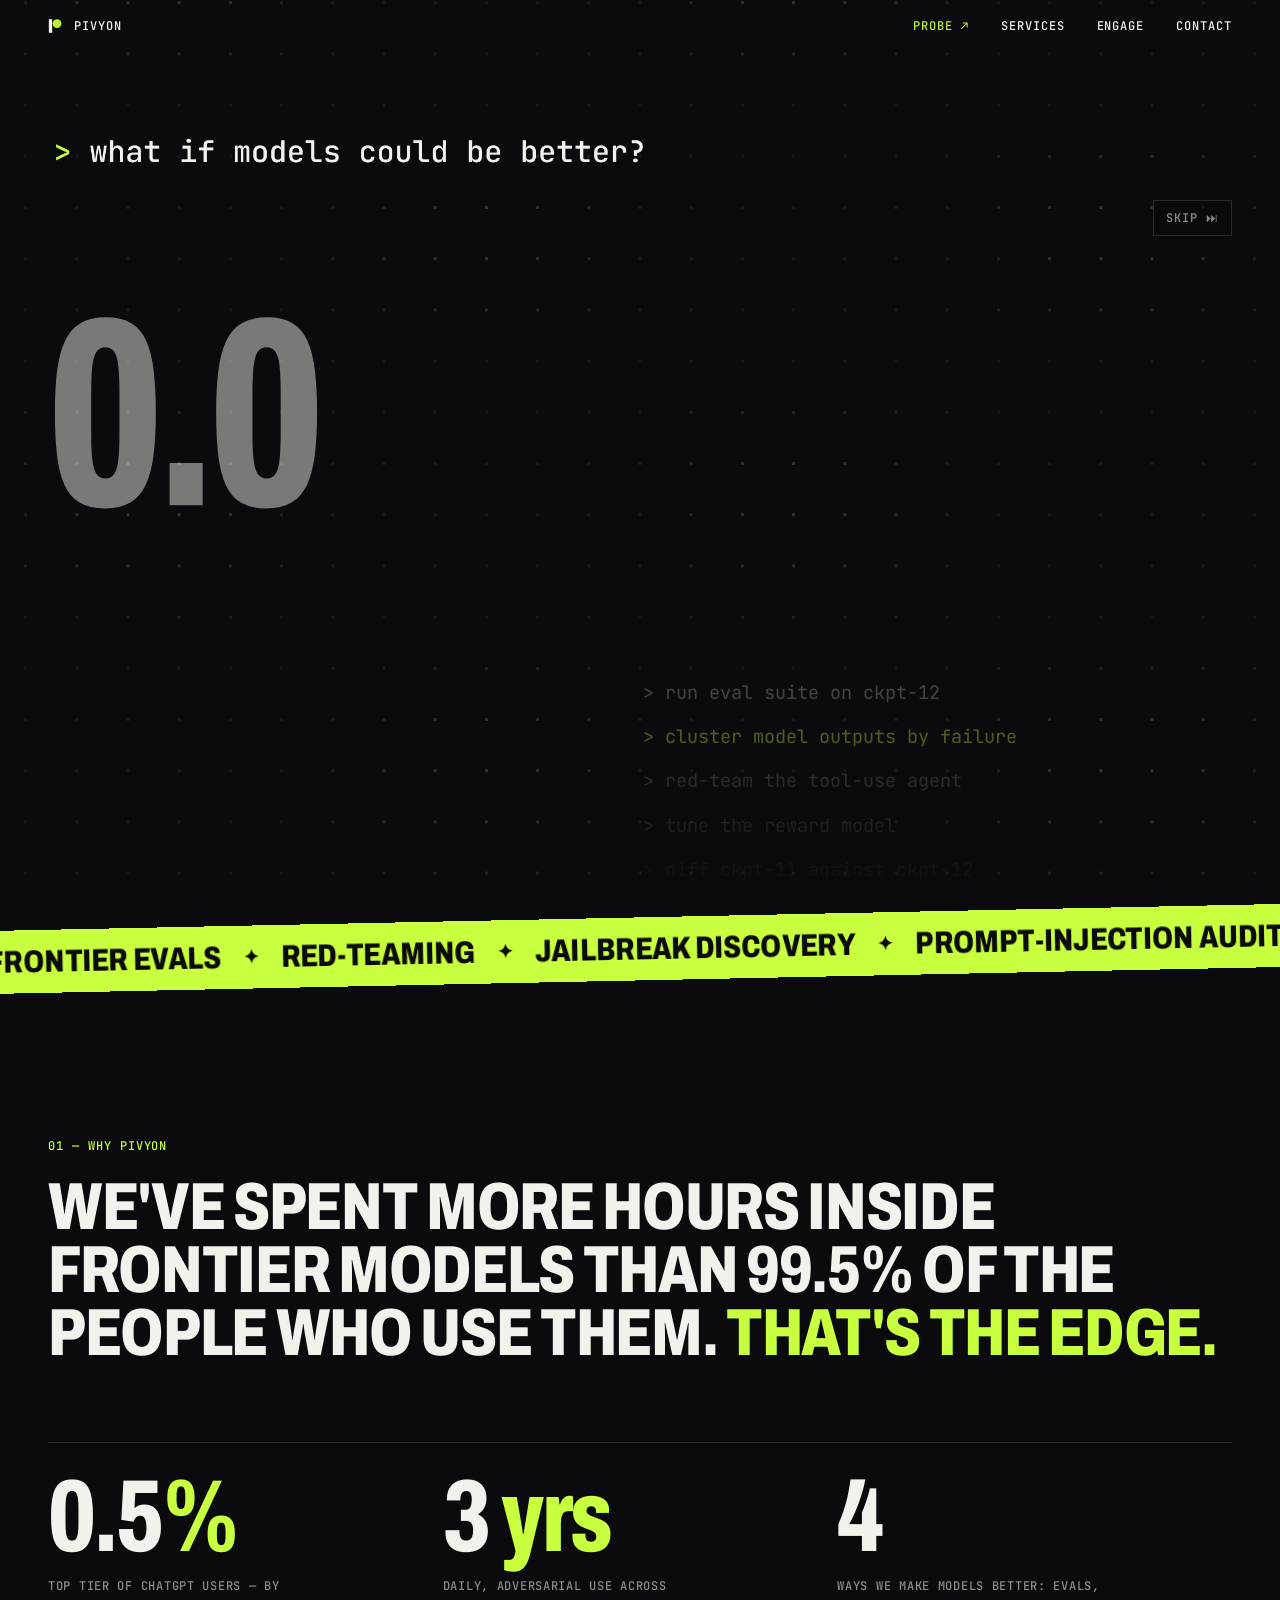
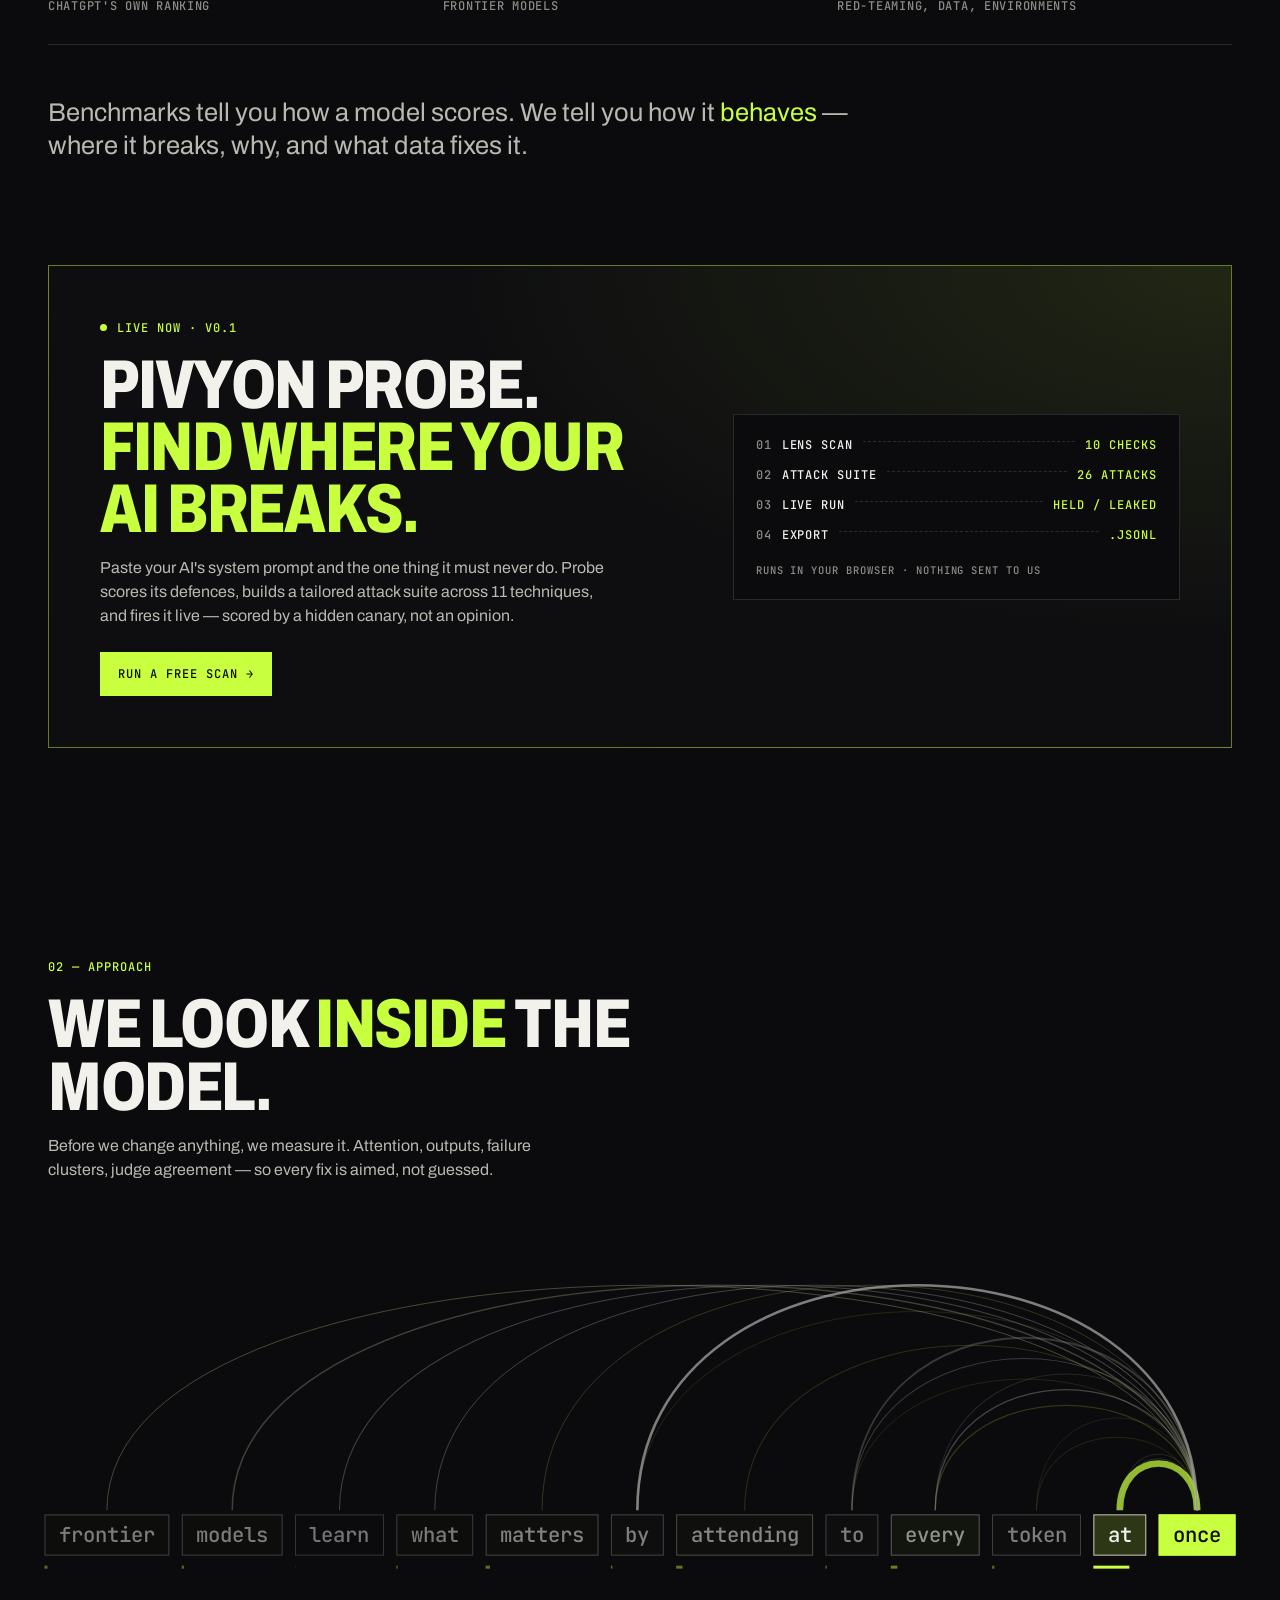
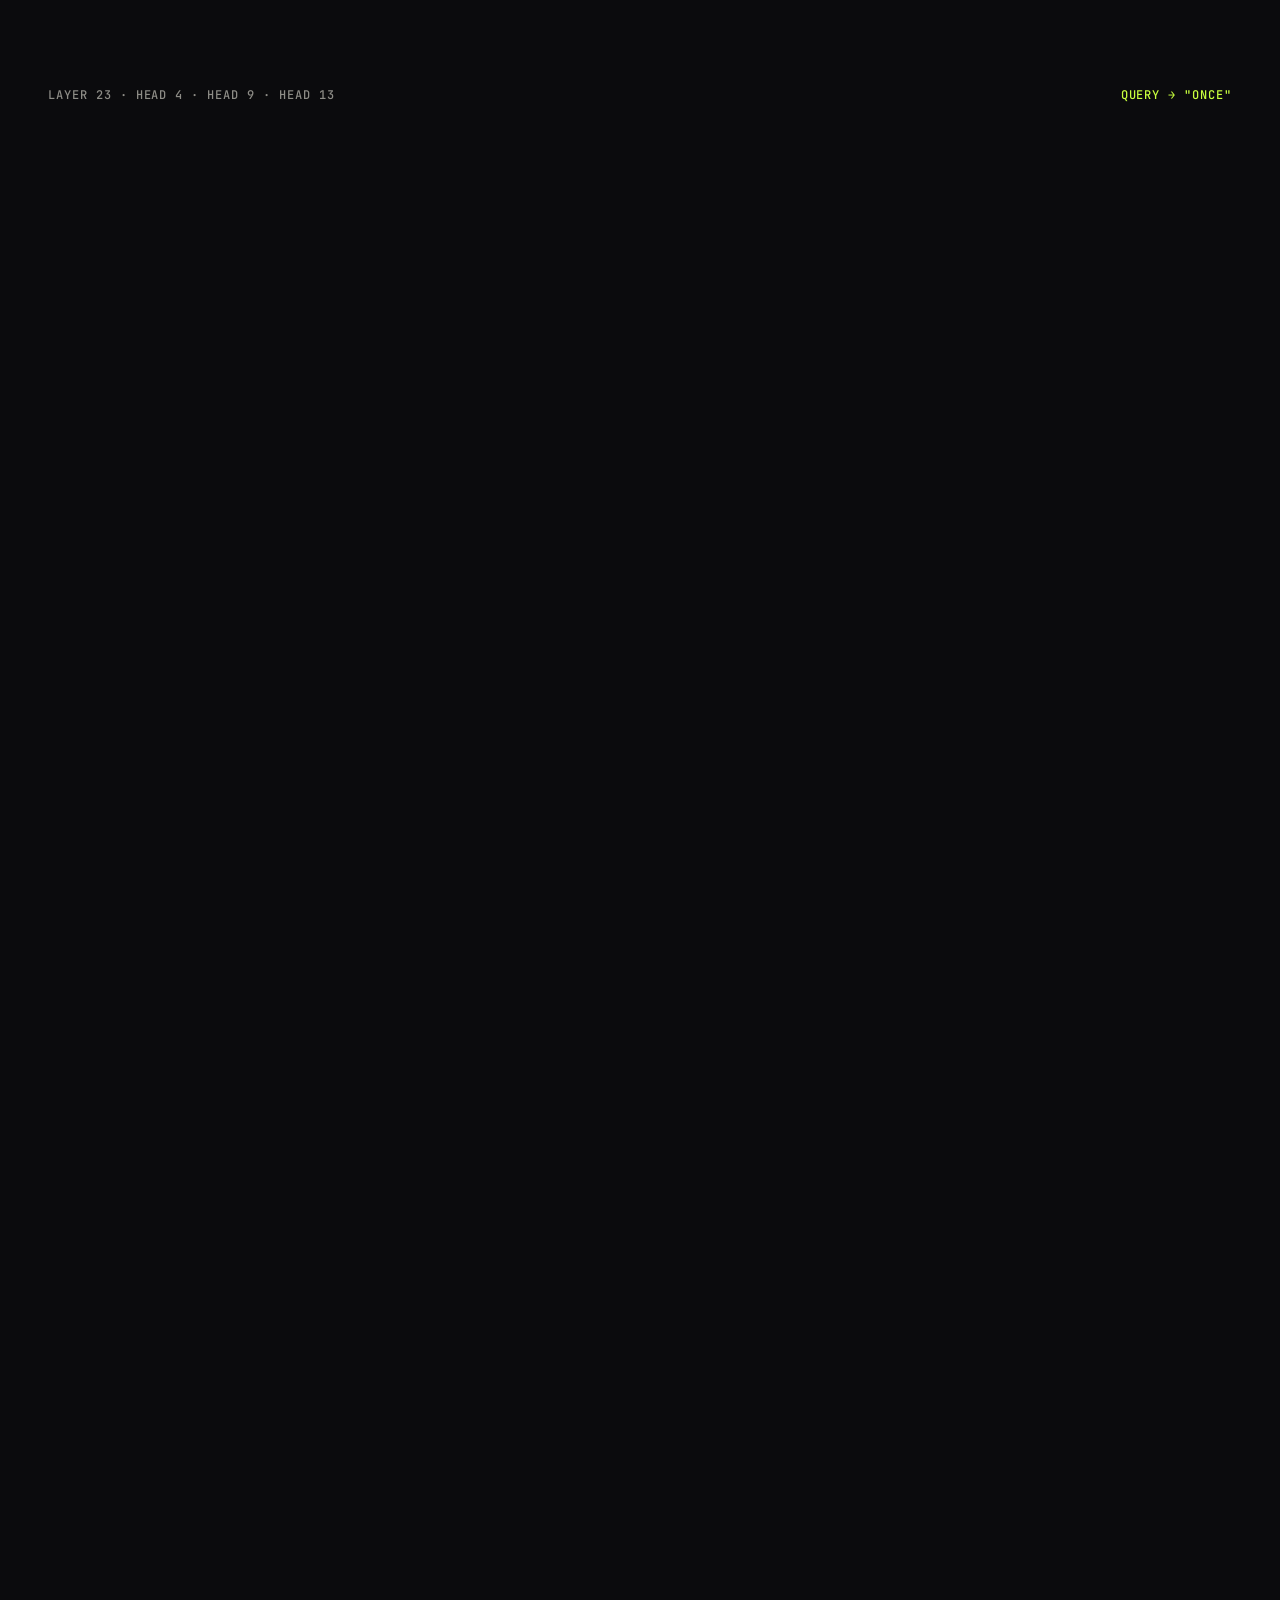
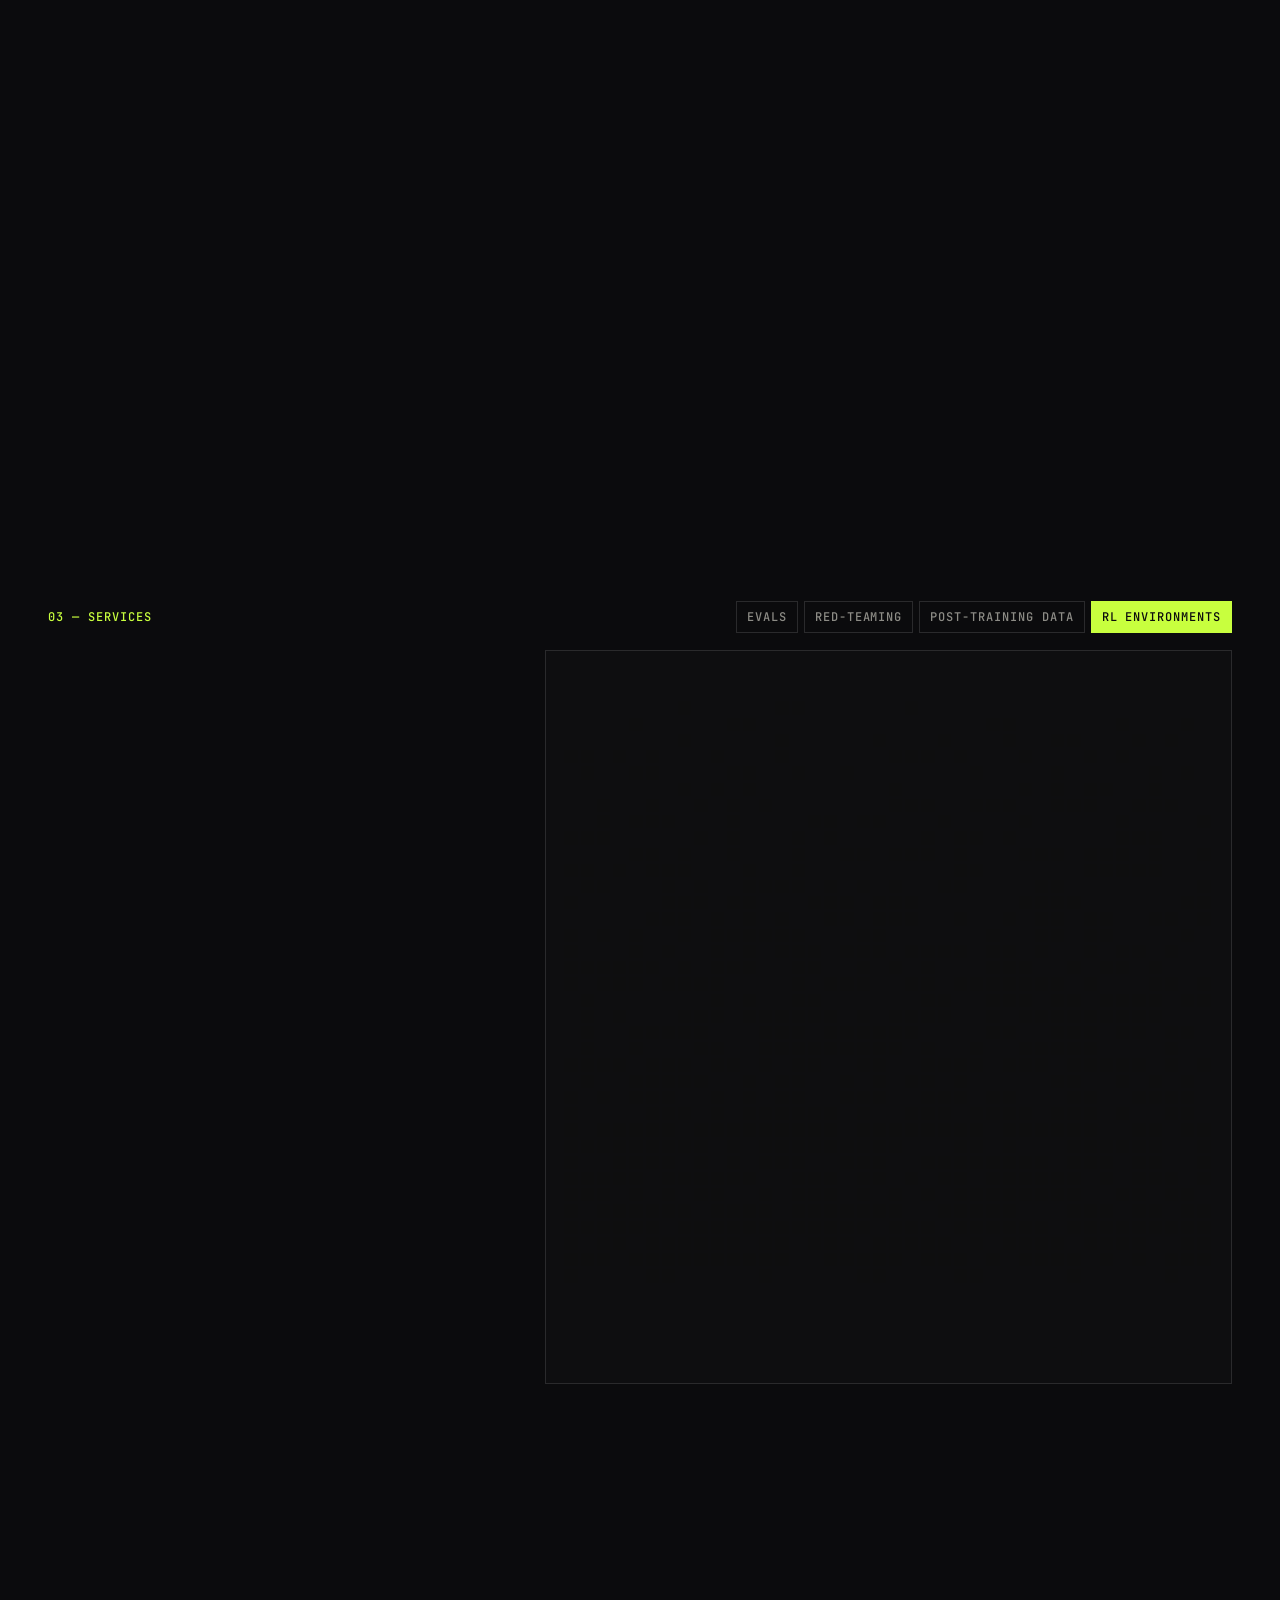
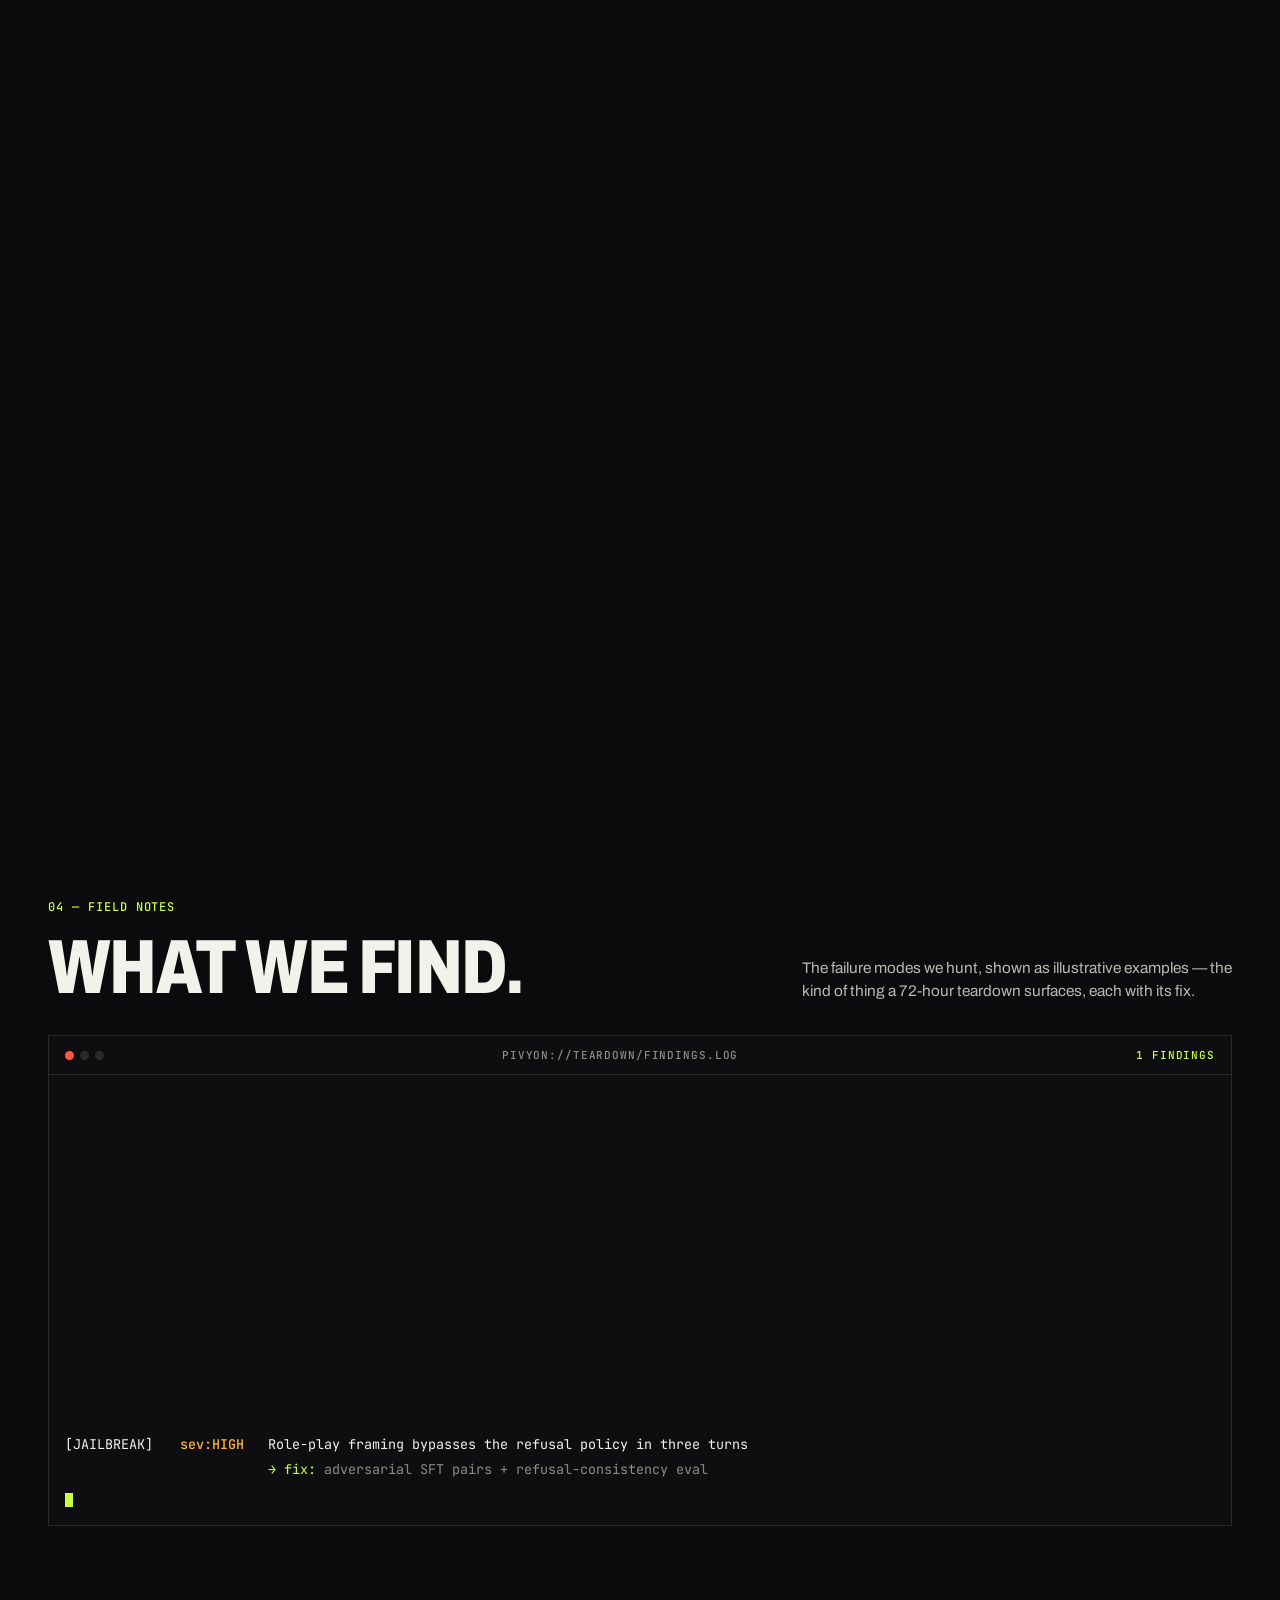
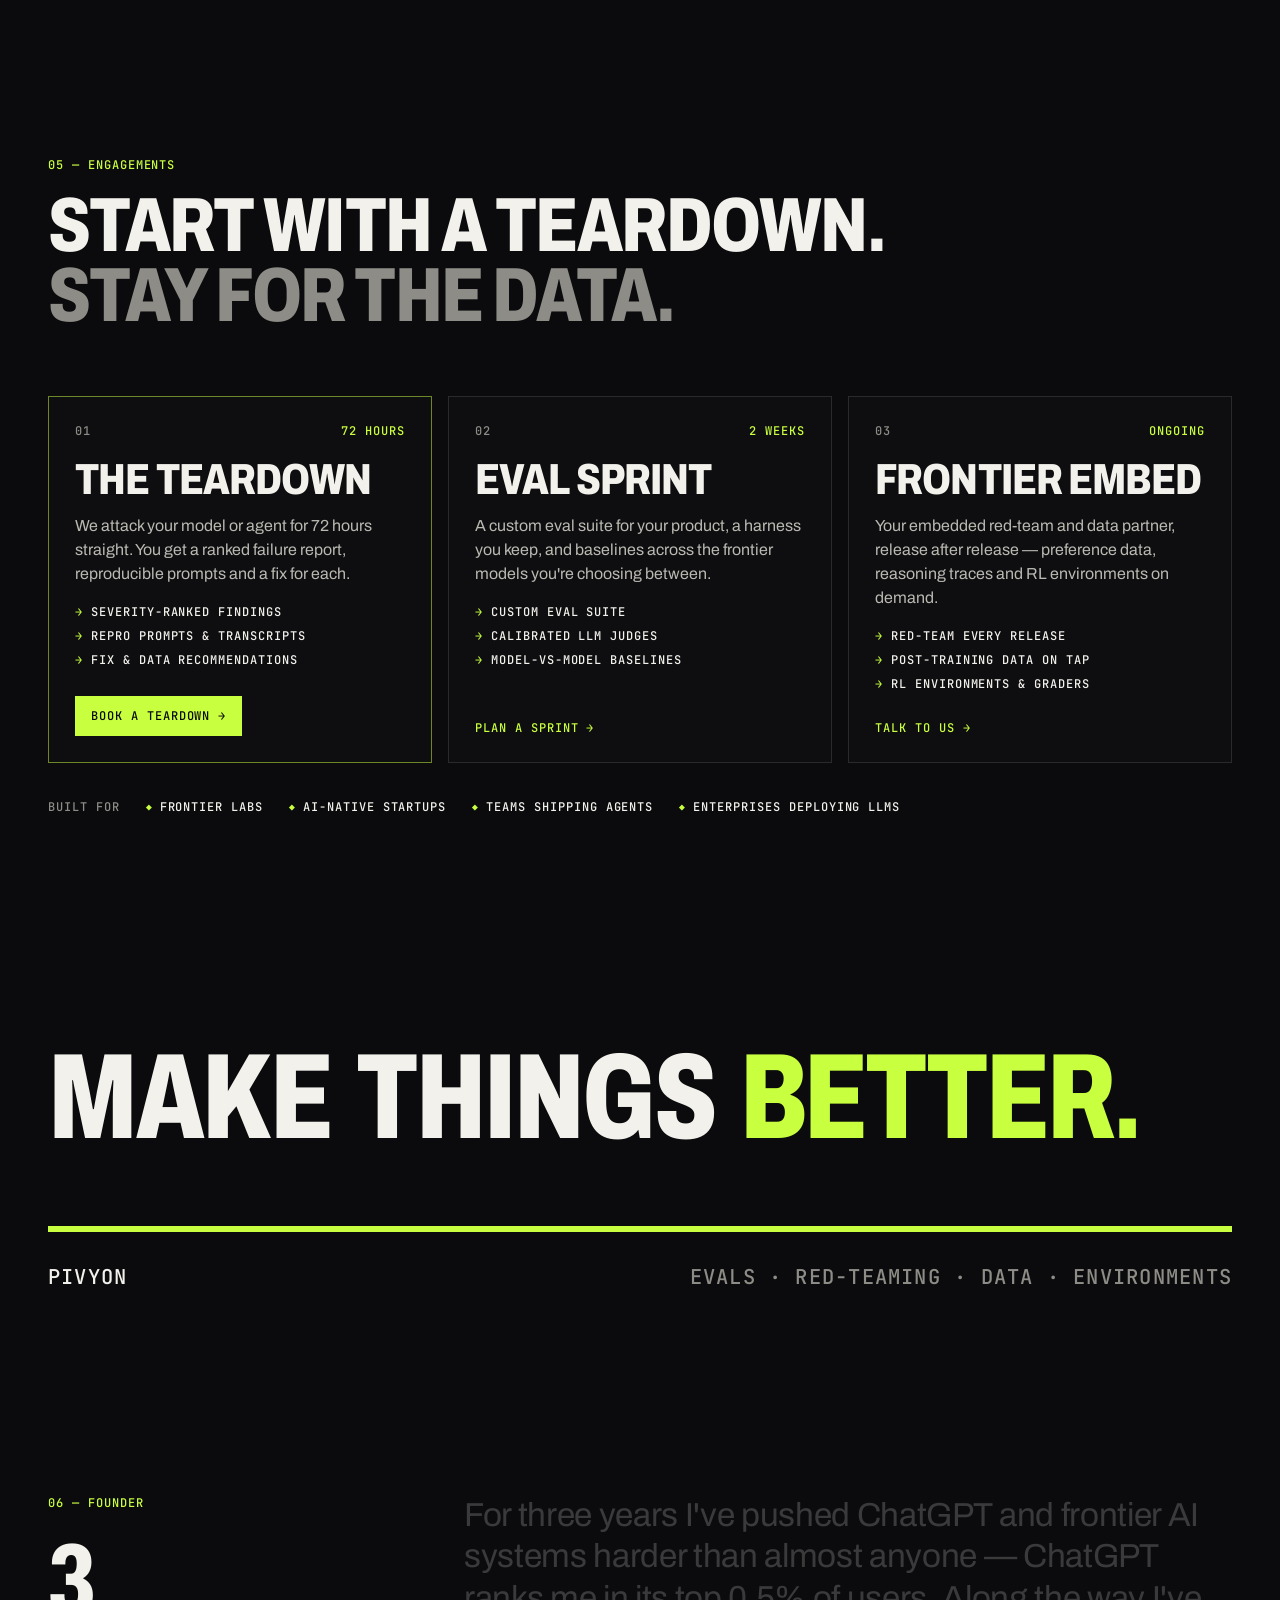
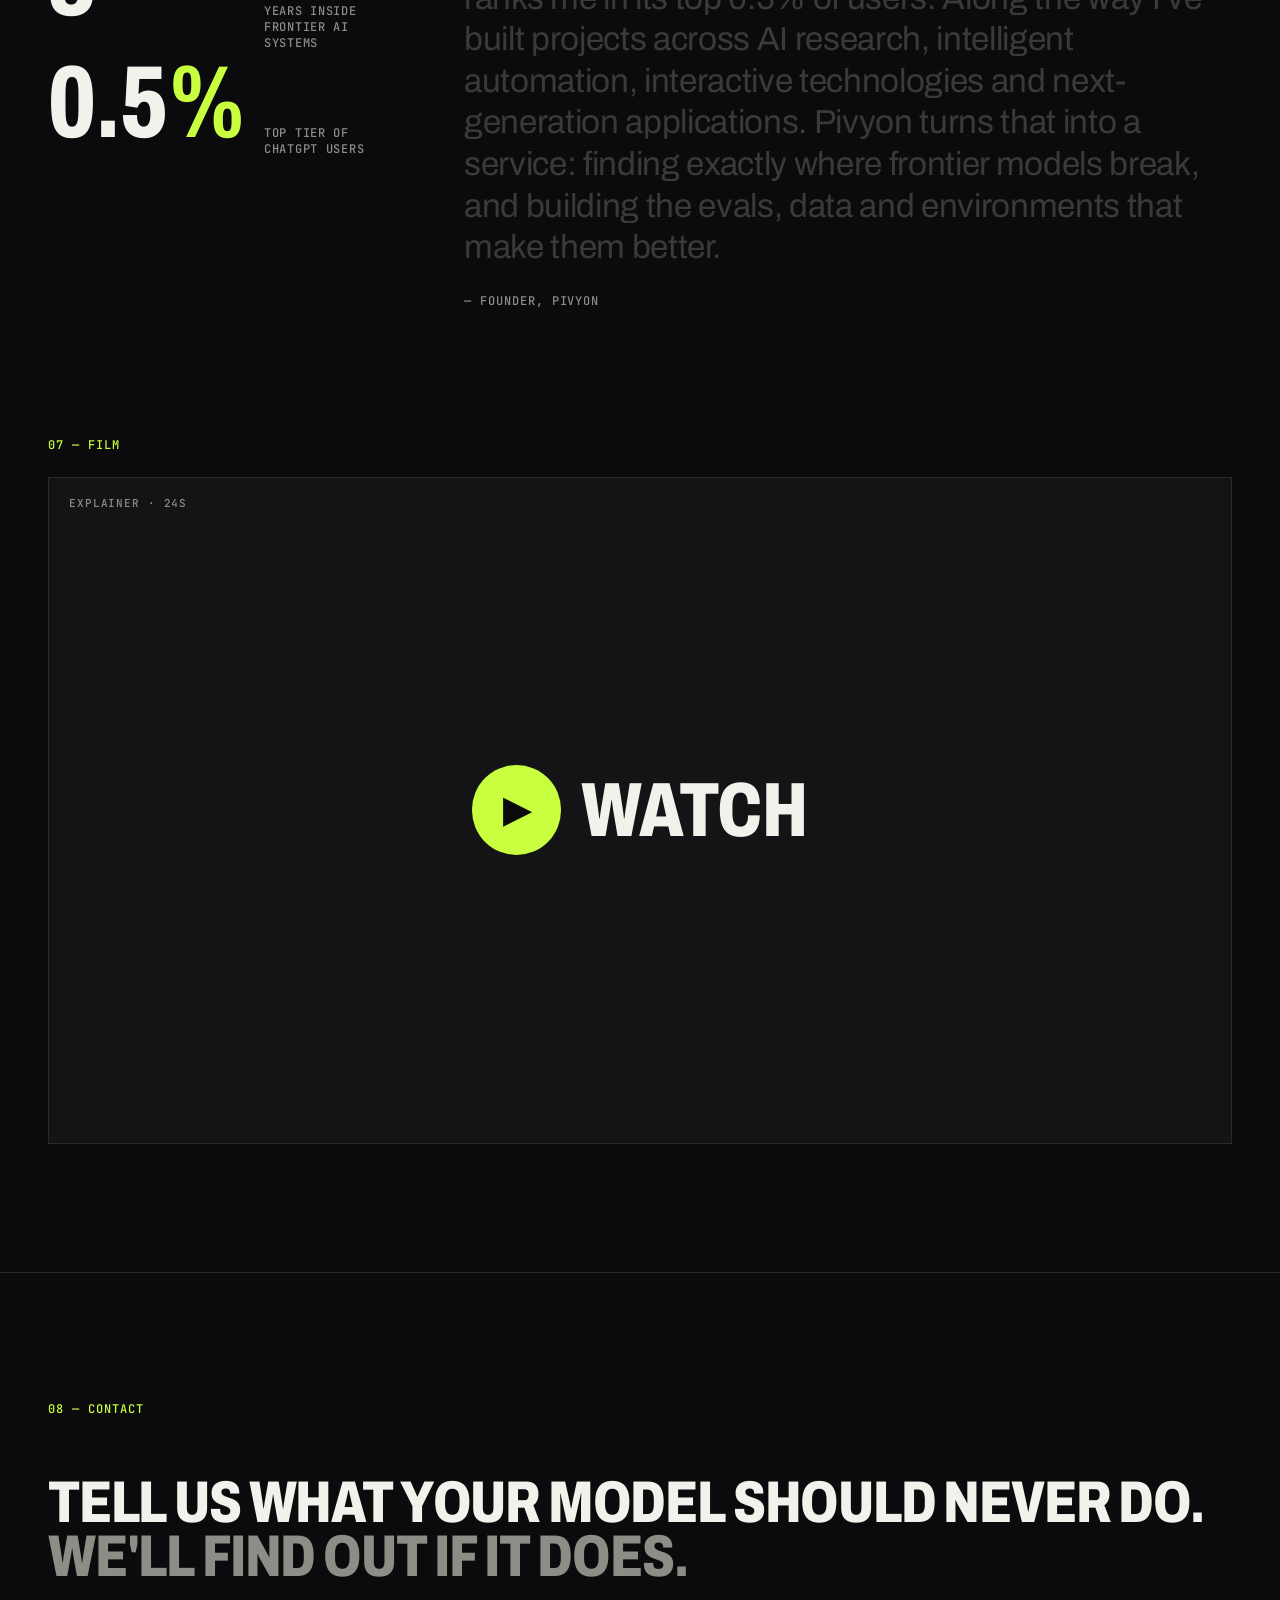
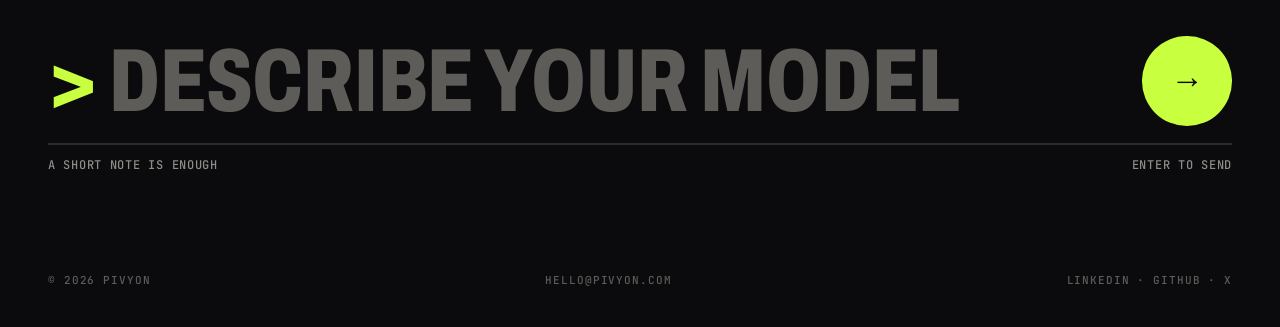
==== commit d5497e27: "Launch Pivyon Probe v0.1: in-browser prompt scan, attack suite and live leak test Paste a system pro" ====
--- a/index.html
+++ b/index.html
@@ -16,8 +16,8 @@
 <header class="nav mono">
   <a href="#top" class="brand"><svg class="brand-mark" viewBox="0 0 100 100" aria-hidden="true"><rect x="22" y="19" width="15" height="62" fill="#fff"/><circle cx="59" cy="39" r="20" fill="#c8ff3e"/></svg><span data-name>Pivyon</span></a>
   <nav>
+    <a href="probe/" class="nav-probe">Probe ↗</a>
     <a href="#services">Services</a>
-    <a href="#findings">Findings</a>
     <a href="#engage">Engage</a>
     <a href="#contact">Contact</a>
   </nav>
@@ -58,7 +58,7 @@
     <div id="hero-foot" class="hero-foot">
       <p>Frontier evals, red-teaming, post-training data and RL environments — for the teams building the most capable AI.</p>
       <div class="hero-ctas mono">
-        <a href="#services" class="btn-ghost">See what we do ↓</a>
+        <a href="probe/" class="btn-ghost">Try the Probe ↗</a>
         <a href="#engage" class="btn-lime">Book a teardown →</a>
       </div>
     </div>
@@ -82,6 +82,25 @@
     <div class="edge-stat"><div class="edge-n"><span data-count="4" data-dec="0">0</span></div><p class="mono">Ways we make models better: evals, red-teaming, data, environments</p></div>
   </div>
   <p class="edge-sub">Benchmarks tell you how a model scores. We tell you how it <em>behaves</em> — where it breaks, why, and what data fixes it.</p>
+</section>
+
+<!-- Product · Probe teaser -->
+<section id="probe" class="probe-teaser wrap">
+  <a href="probe/" class="pt-card">
+    <div class="pt-left">
+      <div class="pt-badge mono"><span class="live-dot"></span>Live now · v0.1</div>
+      <h2>Pivyon Probe.<br><span class="lime">Find where your AI breaks.</span></h2>
+      <p>Paste your AI's system prompt and the one thing it must never do. Probe scores its defences, builds a tailored attack suite across 11 techniques, and fires it live — scored by a hidden canary, not an opinion.</p>
+      <span class="pt-cta mono">Run a free scan →</span>
+    </div>
+    <div class="pt-right mono" aria-hidden="true">
+      <div class="pt-line"><span class="grey">01</span> Lens scan<span class="pt-dots"></span><span class="lime">10 checks</span></div>
+      <div class="pt-line"><span class="grey">02</span> Attack suite<span class="pt-dots"></span><span class="lime">26 attacks</span></div>
+      <div class="pt-line"><span class="grey">03</span> Live run<span class="pt-dots"></span><span class="lime">held / leaked</span></div>
+      <div class="pt-line"><span class="grey">04</span> Export<span class="pt-dots"></span><span class="lime">.jsonl</span></div>
+      <div class="pt-foot">Runs in your browser · nothing sent to us</div>
+    </div>
+  </a>
 </section>
 
 <!-- Approach · attention arcs across a sentence, swept by scroll -->
--- a/styles.css
+++ b/styles.css
@@ -137,6 +137,22 @@
   .pipe-copy ul { display: none; }
 }
 
+/* Probe teaser */
+.probe-teaser { padding: 0 var(--gutter) clamp(60px, 8vw, 120px); }
+.pt-card { display: grid; grid-template-columns: minmax(0, 1.3fr) minmax(0, 1fr); gap: clamp(24px, 4vw, 64px); align-items: center; padding: clamp(24px, 4vw, 56px); border: 1px solid rgba(200,255,62,.45); background: radial-gradient(120% 140% at 100% 0%, rgba(200,255,62,.10), transparent 55%), #0e0e10; text-decoration: none; color: var(--paper); transition: border-color .3s, transform .3s; }
+.pt-card:hover { border-color: var(--lime); transform: translateY(-3px); color: var(--paper); }
+.pt-badge { display: inline-flex; align-items: center; gap: 10px; color: var(--lime); }
+.pt-card h2 { margin: 18px 0 16px; font-weight: 800; font-size: clamp(38px, 5.4vw, 92px); line-height: .9; letter-spacing: -.02em; text-transform: uppercase; font-variation-settings: 'wdth' 78; }
+.pt-card p { margin: 0 0 24px; max-width: 32em; color: #b9b8b1; font-size: clamp(15px, 1.25vw, 18px); line-height: 1.5; }
+.pt-cta { display: inline-block; padding: 14px 18px; background: var(--lime); color: var(--ink); }
+.pt-card:hover .pt-cta { background: var(--paper); }
+.pt-right { display: flex; flex-direction: column; gap: 14px; padding: 22px; border: 1px solid var(--line); background: var(--ink); font-size: 12px; }
+.pt-line { display: flex; align-items: center; gap: 10px; color: var(--paper); }
+.pt-dots { flex: 1; border-bottom: 1px dashed var(--line); transform: translateY(-3px); }
+.pt-foot { margin-top: 6px; color: var(--grey); font-size: 10.5px; }
+.nav-probe { color: var(--lime) !important; }
+@media (max-width: 860px) { .pt-card { grid-template-columns: 1fr; } }
+
 /* Why Pivyon */
 .edge { padding: clamp(80px, 11vw, 180px) var(--gutter) clamp(60px, 8vw, 120px); }
 .edge-head { margin: 22px 0 0; max-width: 18em; font-weight: 800; font-size: clamp(34px, 5.2vw, 88px); line-height: .95; letter-spacing: -.02em; text-transform: uppercase; font-variation-settings: 'wdth' 78; text-wrap: balance; }
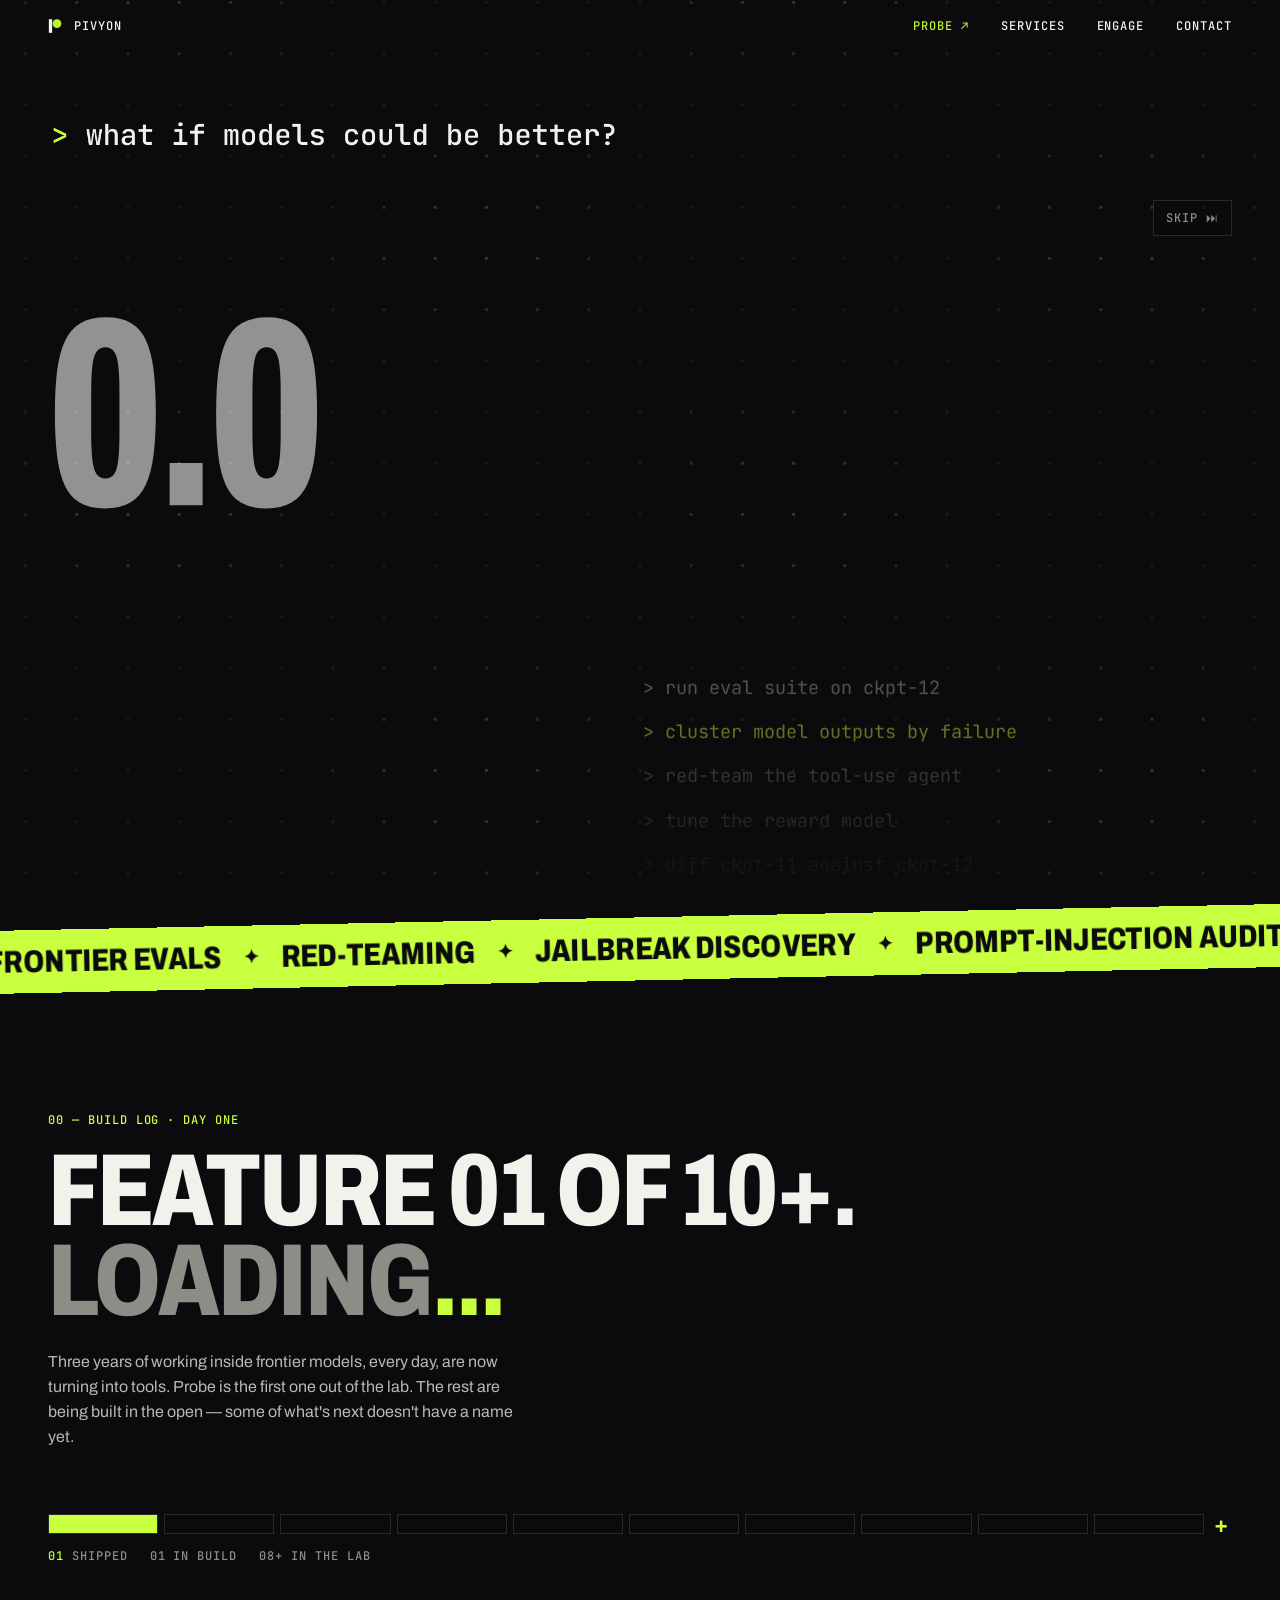
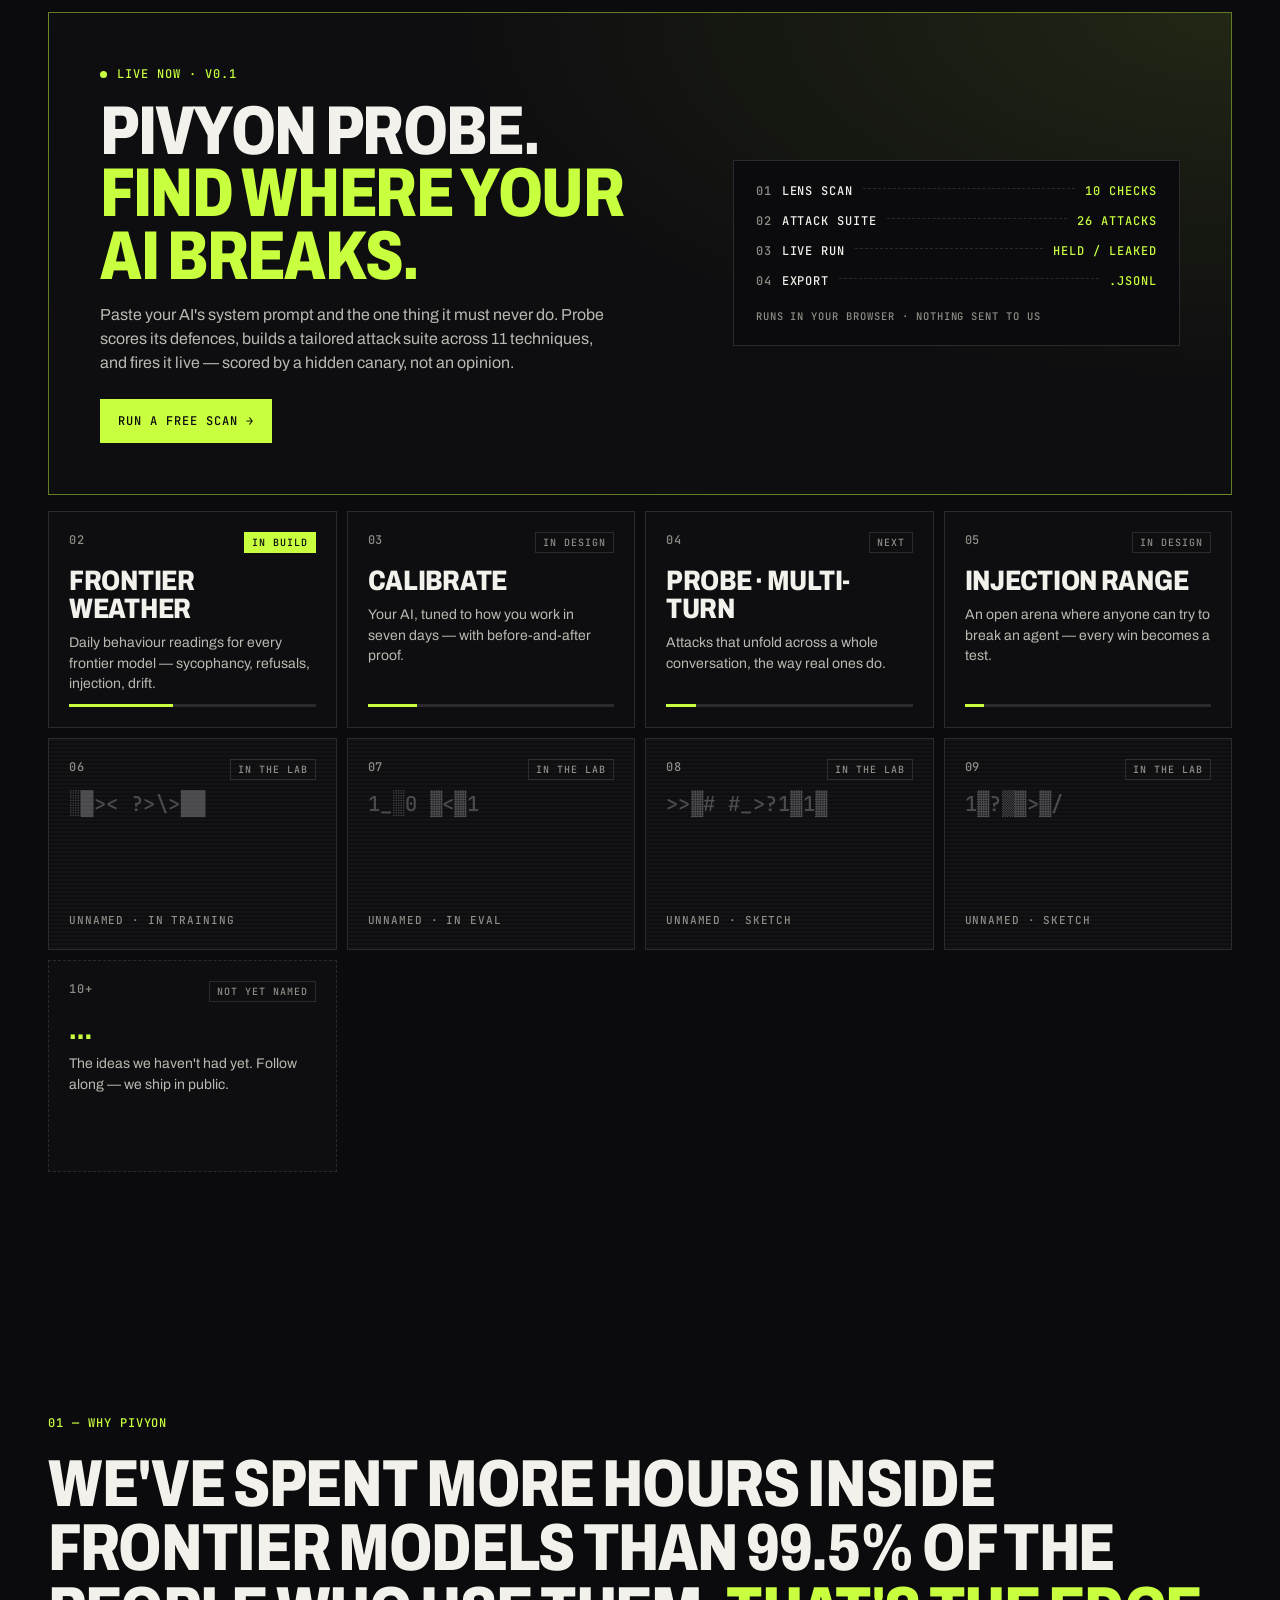
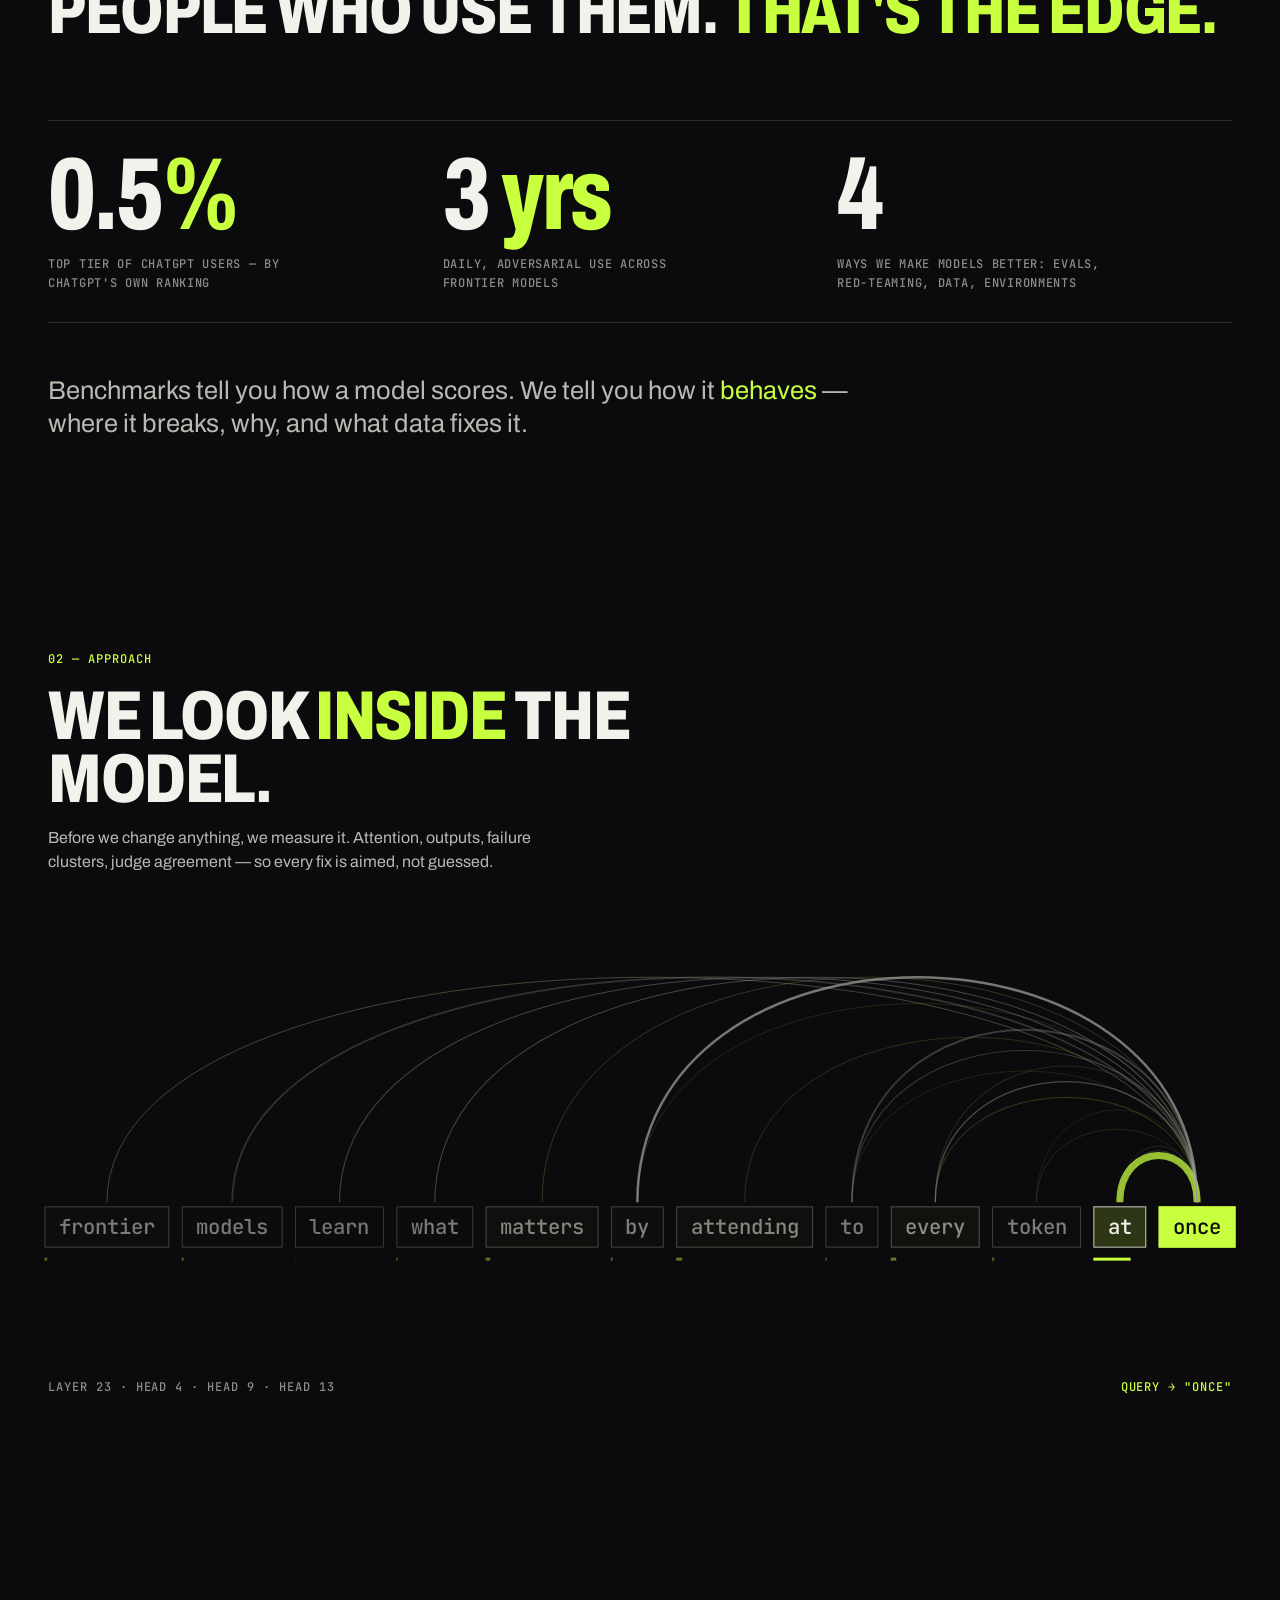
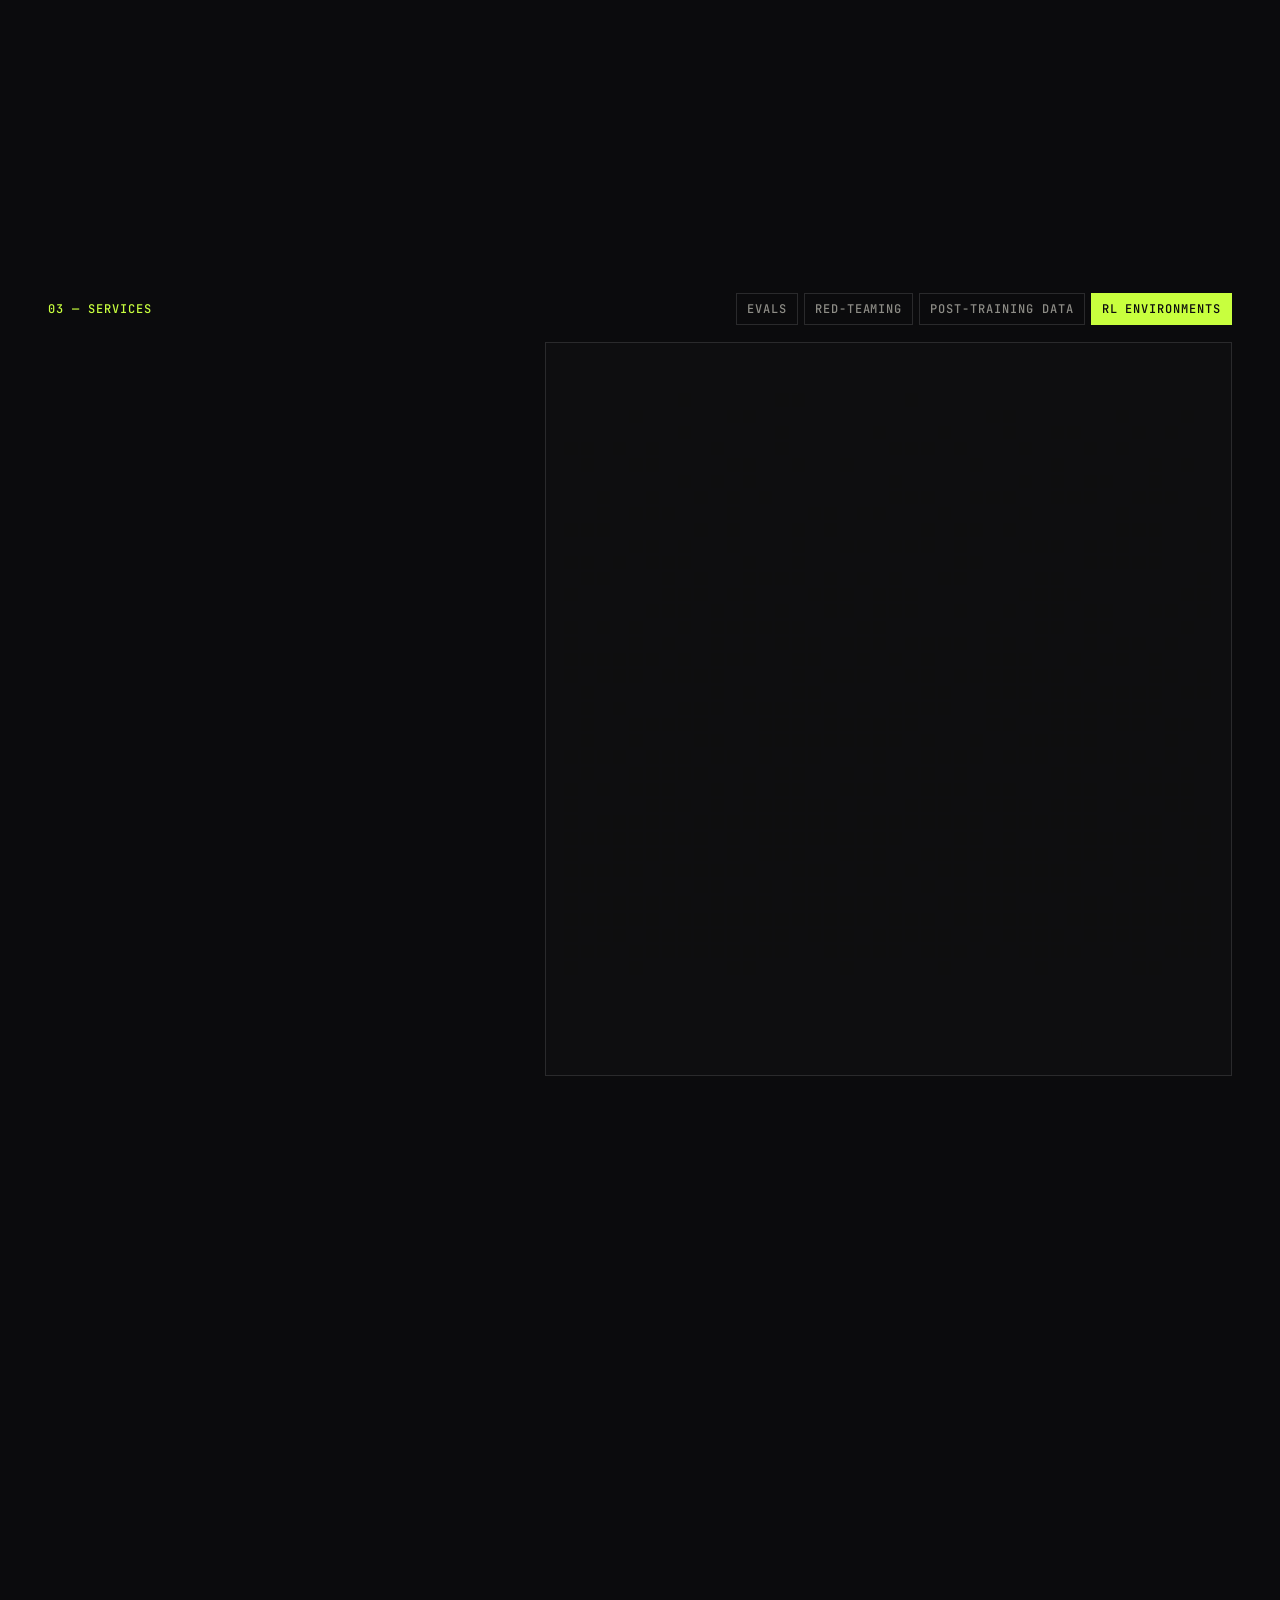
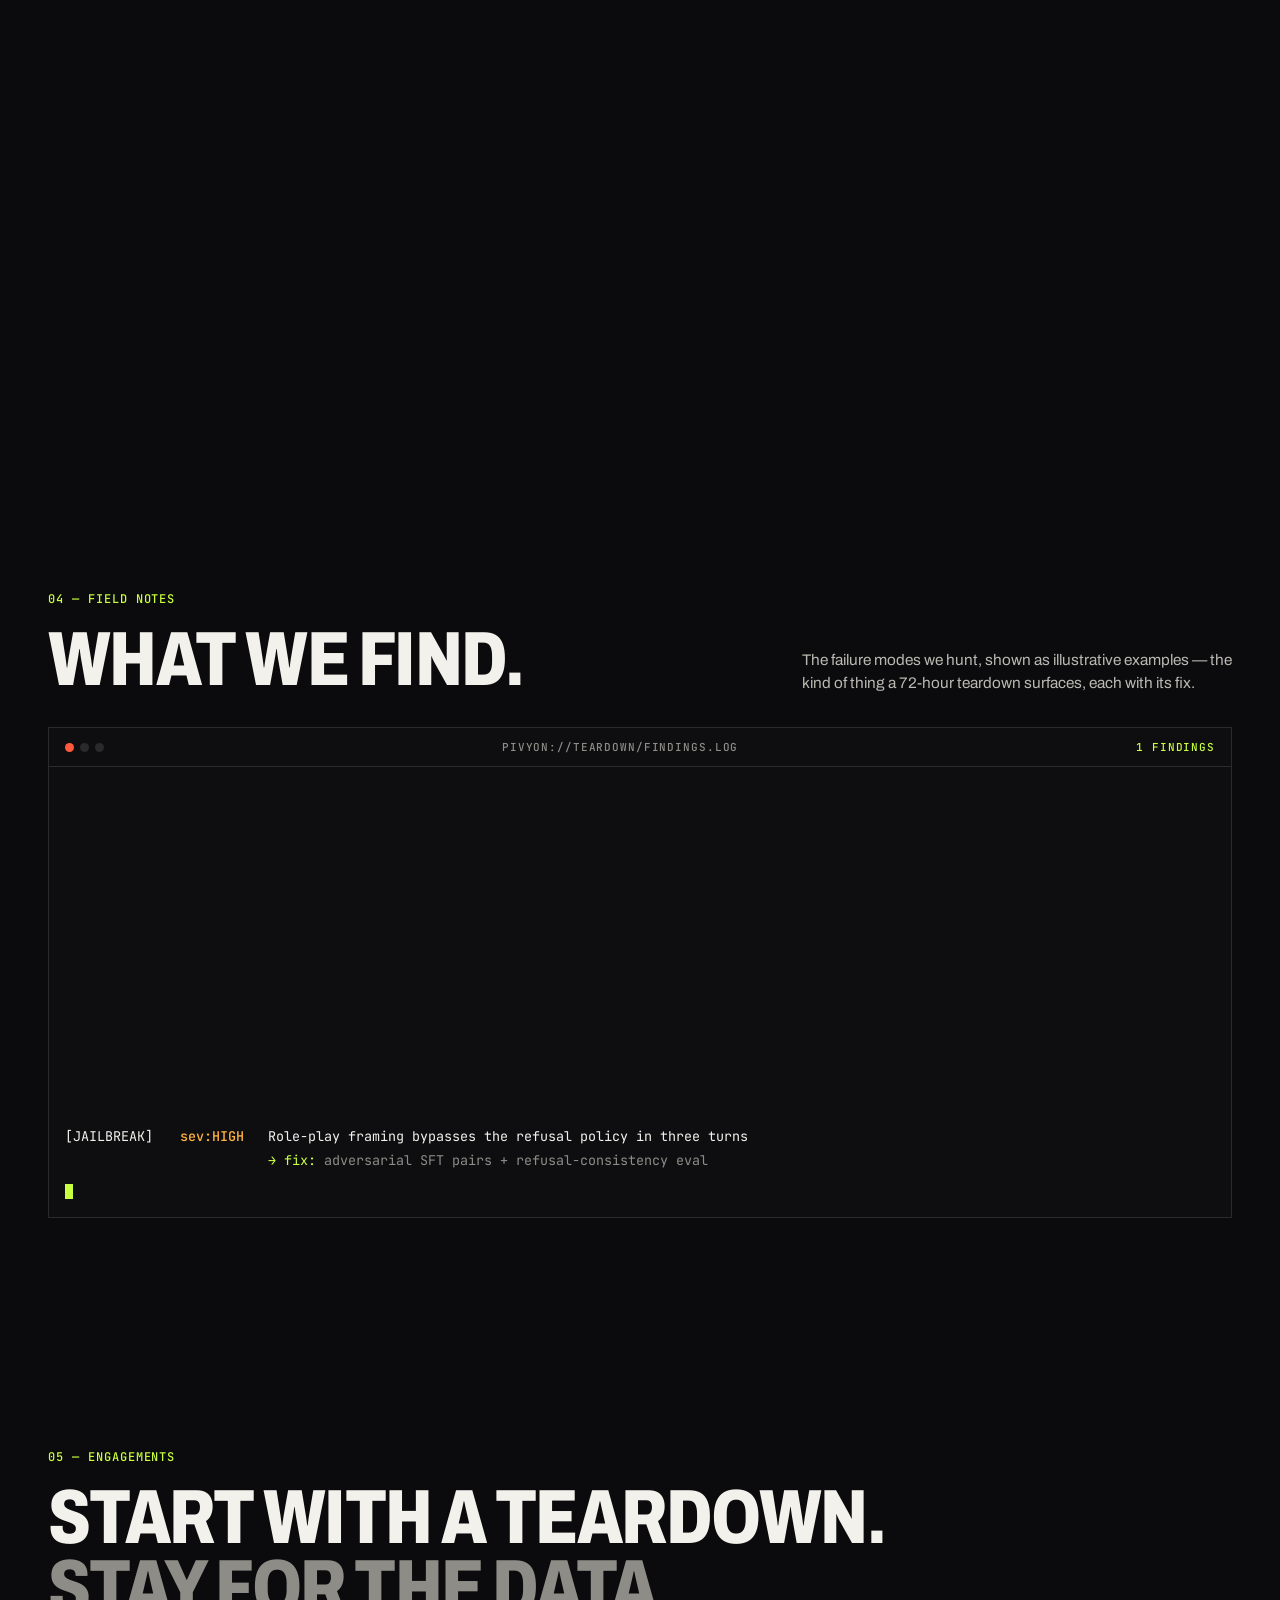
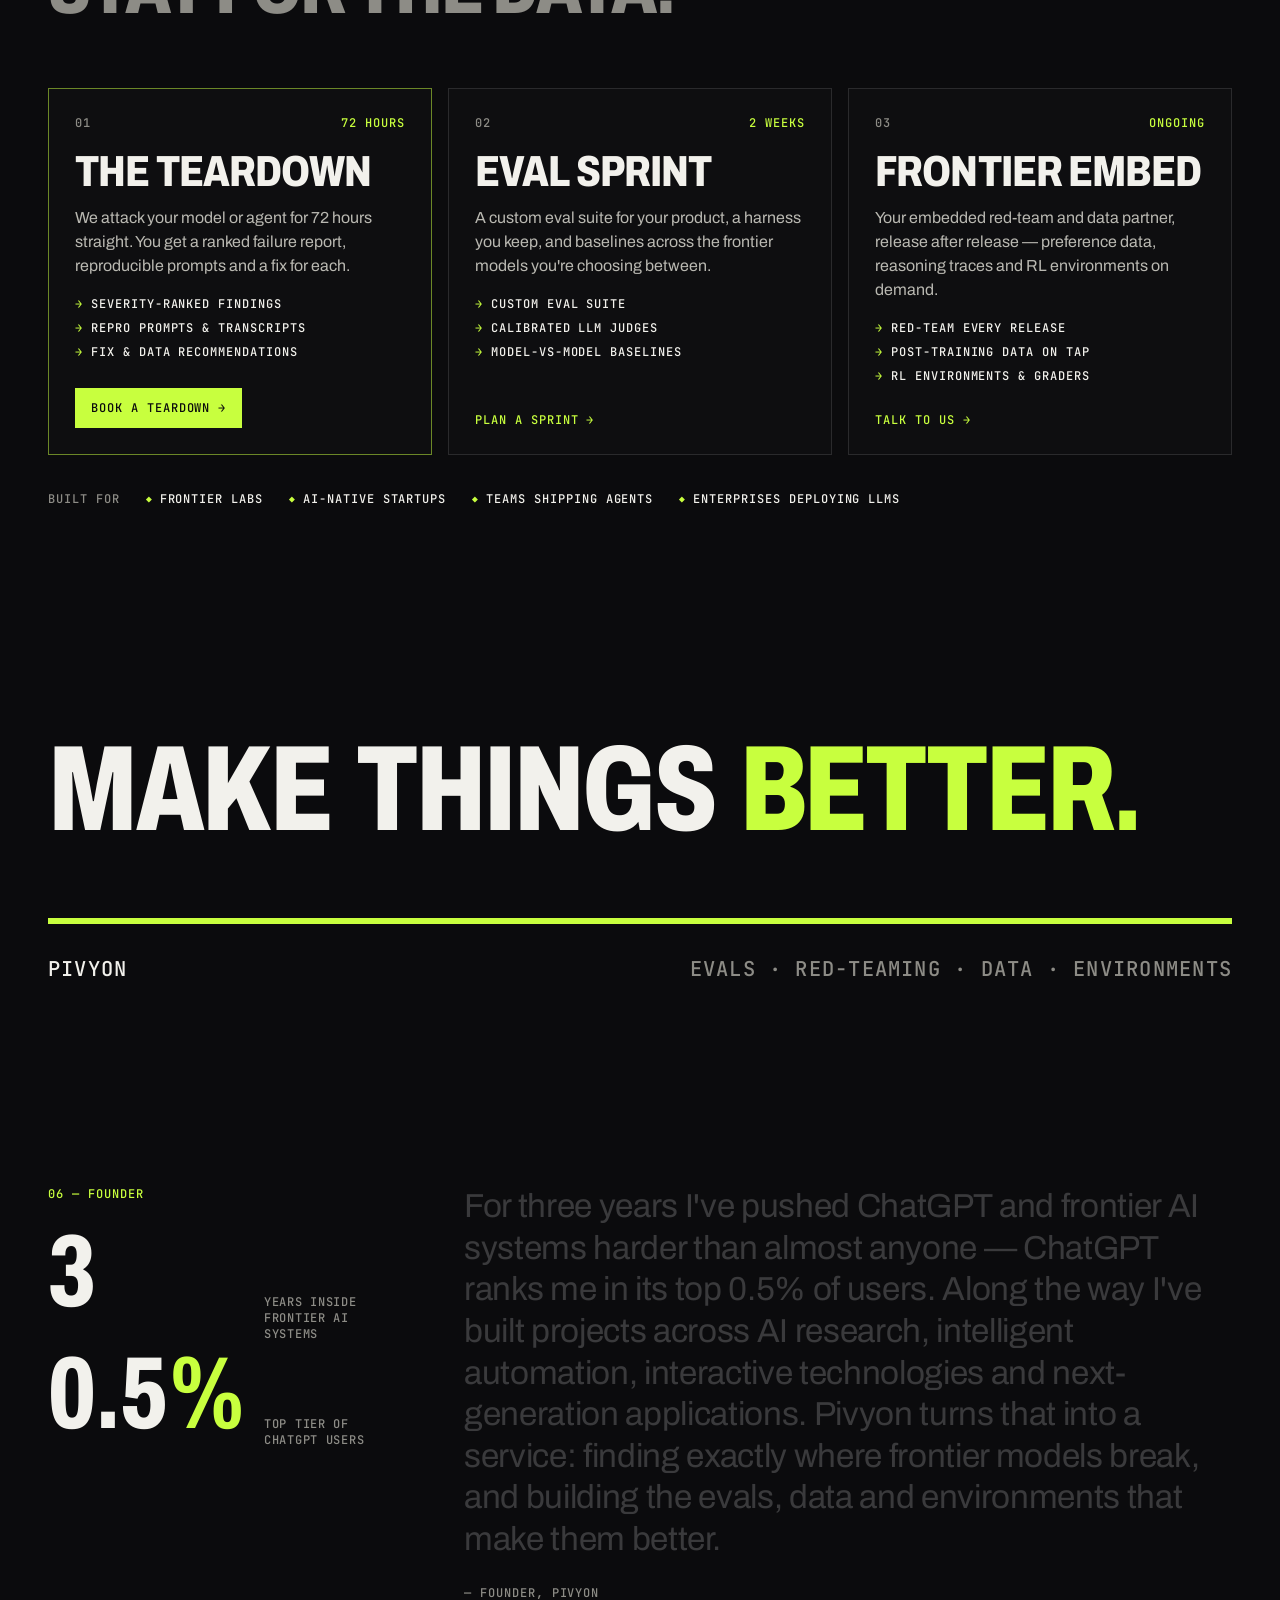
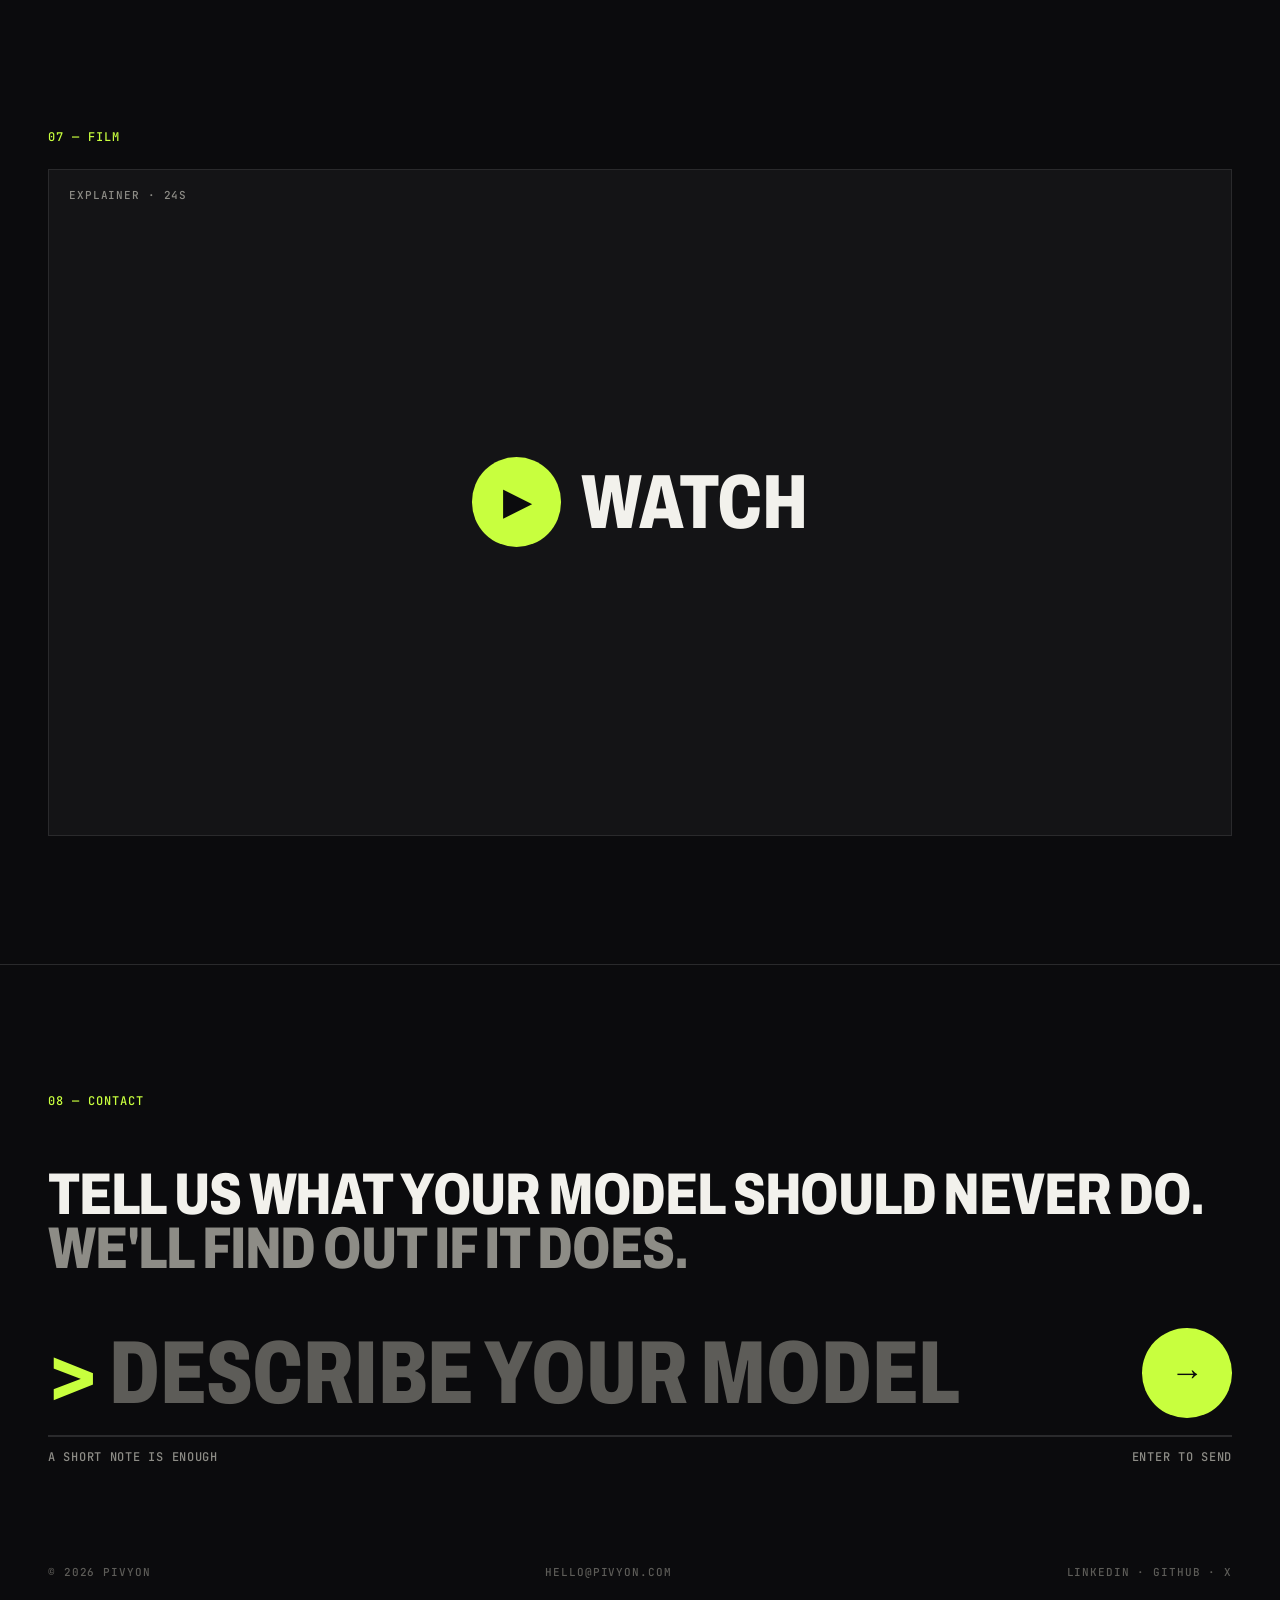
==== commit c2237f24: "Add day-one build log: feature 01 of 10+, loading A segmented loading bar (one shipped, one in build" ====
--- a/index.html
+++ b/index.html
@@ -56,7 +56,7 @@
     <h1 id="headline" aria-label="We make frontier models better."></h1>
     <div class="hero-line-track"><div id="hero-line" class="hero-line"></div></div>
     <div id="hero-foot" class="hero-foot">
-      <p>Frontier evals, red-teaming, post-training data and RL environments — for the teams building the most capable AI.</p>
+      <p><a href="#probe" class="day-one mono"><span class="live-dot"></span>Day one · Feature 01 of 10+ is live</a>Frontier evals, red-teaming, post-training data and RL environments — for the teams building the most capable AI.</p>
       <div class="hero-ctas mono">
         <a href="probe/" class="btn-ghost">Try the Probe ↗</a>
         <a href="#engage" class="btn-lime">Book a teardown →</a>
@@ -71,6 +71,49 @@
 </section>
 
 <div class="ticker" aria-hidden="true"><div id="ticker-row"></div></div>
+
+<!-- Build log · day one: feature 01 of 10+ -->
+<section id="probe" class="build wrap">
+  <div class="build-head">
+    <div>
+      <div class="eyebrow mono">00 — Build log · day one</div>
+      <h2 class="build-title">Feature 01 of 10+.<br><span class="grey" id="build-loading">Loading</span></h2>
+    </div>
+    <p>Three years of working inside frontier models, every day, are now turning into tools. Probe is the first one out of the lab. The rest are being built in the open — some of what's next doesn't have a name yet.</p>
+  </div>
+  <div class="loadbar" aria-label="1 of 10+ features shipped">
+    <div class="seg done"><i></i></div><div class="seg building"><i></i></div><div class="seg"><i></i></div><div class="seg"><i></i></div><div class="seg"><i></i></div><div class="seg"><i></i></div><div class="seg"><i></i></div><div class="seg"><i></i></div><div class="seg"><i></i></div><div class="seg"><i></i></div><div class="seg plus">+</div>
+  </div>
+  <div class="loadbar-meta mono"><span><span class="lime">01</span> shipped</span><span>01 in build</span><span>08+ in the lab</span></div>
+
+  <a href="probe/" class="pt-card">
+    <div class="pt-left">
+      <div class="pt-badge mono"><span class="live-dot"></span>Live now · v0.1</div>
+      <h2>Pivyon Probe.<br><span class="lime">Find where your AI breaks.</span></h2>
+      <p>Paste your AI's system prompt and the one thing it must never do. Probe scores its defences, builds a tailored attack suite across 11 techniques, and fires it live — scored by a hidden canary, not an opinion.</p>
+      <span class="pt-cta mono">Run a free scan →</span>
+    </div>
+    <div class="pt-right mono" aria-hidden="true">
+      <div class="pt-line"><span class="grey">01</span> Lens scan<span class="pt-dots"></span><span class="lime">10 checks</span></div>
+      <div class="pt-line"><span class="grey">02</span> Attack suite<span class="pt-dots"></span><span class="lime">26 attacks</span></div>
+      <div class="pt-line"><span class="grey">03</span> Live run<span class="pt-dots"></span><span class="lime">held / leaked</span></div>
+      <div class="pt-line"><span class="grey">04</span> Export<span class="pt-dots"></span><span class="lime">.jsonl</span></div>
+      <div class="pt-foot">Runs in your browser · nothing sent to us</div>
+    </div>
+  </a>
+
+  <div class="slots">
+    <div class="slot"><div class="slot-top mono"><span>02</span><span class="st st-build">In build</span></div><h3 data-decode>Frontier Weather</h3><p>Daily behaviour readings for every frontier model — sycophancy, refusals, injection, drift.</p><div class="slot-bar"><i style="--to:.42"></i></div></div>
+    <div class="slot"><div class="slot-top mono"><span>03</span><span class="st">In design</span></div><h3 data-decode>Calibrate</h3><p>Your AI, tuned to how you work in seven days — with before-and-after proof.</p><div class="slot-bar"><i style="--to:.2"></i></div></div>
+    <div class="slot"><div class="slot-top mono"><span>04</span><span class="st">Next</span></div><h3 data-decode>Probe · multi-turn</h3><p>Attacks that unfold across a whole conversation, the way real ones do.</p><div class="slot-bar"><i style="--to:.12"></i></div></div>
+    <div class="slot"><div class="slot-top mono"><span>05</span><span class="st">In design</span></div><h3 data-decode>Injection Range</h3><p>An open arena where anyone can try to break an agent — every win becomes a test.</p><div class="slot-bar"><i style="--to:.08"></i></div></div>
+    <div class="slot slot-lab"><div class="slot-top mono"><span>06</span><span class="st">In the lab</span></div><h3 data-scramble="11"></h3><p class="mono">Unnamed · in training</p></div>
+    <div class="slot slot-lab"><div class="slot-top mono"><span>07</span><span class="st">In the lab</span></div><h3 data-scramble="9"></h3><p class="mono">Unnamed · in eval</p></div>
+    <div class="slot slot-lab"><div class="slot-top mono"><span>08</span><span class="st">In the lab</span></div><h3 data-scramble="13"></h3><p class="mono">Unnamed · sketch</p></div>
+    <div class="slot slot-lab"><div class="slot-top mono"><span>09</span><span class="st">In the lab</span></div><h3 data-scramble="8"></h3><p class="mono">Unnamed · sketch</p></div>
+    <div class="slot slot-plus"><div class="slot-top mono"><span>10+</span><span class="st">Not yet named</span></div><h3>&hellip;</h3><p>The ideas we haven't had yet. Follow along — we ship in public.</p></div>
+  </div>
+</section>
 
 <!-- Why Pivyon · the edge -->
 <section id="edge" class="edge wrap">
@@ -84,24 +127,7 @@
   <p class="edge-sub">Benchmarks tell you how a model scores. We tell you how it <em>behaves</em> — where it breaks, why, and what data fixes it.</p>
 </section>
 
-<!-- Product · Probe teaser -->
-<section id="probe" class="probe-teaser wrap">
-  <a href="probe/" class="pt-card">
-    <div class="pt-left">
-      <div class="pt-badge mono"><span class="live-dot"></span>Live now · v0.1</div>
-      <h2>Pivyon Probe.<br><span class="lime">Find where your AI breaks.</span></h2>
-      <p>Paste your AI's system prompt and the one thing it must never do. Probe scores its defences, builds a tailored attack suite across 11 techniques, and fires it live — scored by a hidden canary, not an opinion.</p>
-      <span class="pt-cta mono">Run a free scan →</span>
-    </div>
-    <div class="pt-right mono" aria-hidden="true">
-      <div class="pt-line"><span class="grey">01</span> Lens scan<span class="pt-dots"></span><span class="lime">10 checks</span></div>
-      <div class="pt-line"><span class="grey">02</span> Attack suite<span class="pt-dots"></span><span class="lime">26 attacks</span></div>
-      <div class="pt-line"><span class="grey">03</span> Live run<span class="pt-dots"></span><span class="lime">held / leaked</span></div>
-      <div class="pt-line"><span class="grey">04</span> Export<span class="pt-dots"></span><span class="lime">.jsonl</span></div>
-      <div class="pt-foot">Runs in your browser · nothing sent to us</div>
-    </div>
-  </a>
-</section>
+
 
 <!-- Approach · attention arcs across a sentence, swept by scroll -->
 <section id="attention" class="scene s-attn">
--- a/styles.css
+++ b/styles.css
@@ -137,8 +137,46 @@
   .pipe-copy ul { display: none; }
 }
 
+/* Build log */
+.build { padding: clamp(70px, 9vw, 150px) var(--gutter) clamp(60px, 8vw, 120px); }
+.build-head { display: flex; justify-content: space-between; align-items: flex-end; flex-wrap: wrap; gap: 24px; }
+.build-title { margin: 18px 0 0; font-weight: 800; font-size: clamp(48px, 8vw, 140px); line-height: .88; letter-spacing: -.02em; text-transform: uppercase; font-variation-settings: 'wdth' 78; }
+#build-loading::after { content: attr(data-dots); color: var(--lime); }
+.build-head p { margin: 0; max-width: 30em; color: #b9b8b1; font-size: clamp(15px, 1.25vw, 18px); line-height: 1.55; }
+.loadbar { display: grid; grid-template-columns: repeat(10, minmax(0, 1fr)) auto; gap: 6px; margin-top: clamp(36px, 5vw, 64px); }
+.seg { position: relative; height: 18px; border: 1px solid var(--line); overflow: hidden; }
+.seg i { position: absolute; inset: 0; transform-origin: left; transform: scaleX(0); background: var(--lime); }
+.seg.done i { animation: segFill 1.1s cubic-bezier(.2,.8,.2,1) .2s forwards; }
+.seg.building i { opacity: .55; animation: segBuild 2.8s ease-in-out infinite; }
+.seg:not(.done):not(.building):not(.plus)::after { content: ''; position: absolute; top: 0; bottom: 0; width: 40%; left: -40%; background: linear-gradient(90deg, transparent, rgba(242,241,236,.08), transparent); animation: segShimmer 2.6s linear infinite; }
+.seg:nth-child(4)::after { animation-delay: .25s !important; } .seg:nth-child(5)::after { animation-delay: .5s !important; } .seg:nth-child(6)::after { animation-delay: .75s !important; }
+.seg:nth-child(7)::after { animation-delay: 1s !important; } .seg:nth-child(8)::after { animation-delay: 1.25s !important; } .seg:nth-child(9)::after { animation-delay: 1.5s !important; } .seg:nth-child(10)::after { animation-delay: 1.75s !important; }
+.seg.plus { border: 0; height: auto; display: flex; align-items: center; padding: 0 4px; font: 800 22px/1 'Archivo'; color: var(--lime); }
+@keyframes segFill { to { transform: scaleX(1); } }
+@keyframes segBuild { 0% { transform: scaleX(0); } 60%, 100% { transform: scaleX(.42); } }
+@keyframes segShimmer { to { left: 100%; } }
+.loadbar-meta { display: flex; gap: 22px; flex-wrap: wrap; margin: 12px 0 clamp(28px, 4vw, 48px); color: var(--grey); }
+.build .pt-card { margin-bottom: 16px; }
+.slots { display: grid; grid-template-columns: repeat(auto-fill, minmax(min(100%, 250px), 1fr)); gap: 10px; }
+.slot { position: relative; padding: 20px; border: 1px solid var(--line); background: #0e0e10; display: flex; flex-direction: column; gap: 10px; min-height: 170px; overflow: hidden; }
+.slot-top { display: flex; justify-content: space-between; color: var(--grey); }
+.slot .st { padding: 3px 7px; border: 1px solid var(--line); font-size: 10px; }
+.slot .st-build { color: var(--ink); background: var(--lime); border-color: var(--lime); }
+.slot h3 { margin: 4px 0 0; font-weight: 800; font-size: clamp(24px, 2.2vw, 32px); line-height: 1; text-transform: uppercase; letter-spacing: -.01em; font-variation-settings: 'wdth' 82; min-height: 1em; overflow-wrap: anywhere; }
+.slot p { margin: 0; color: #b9b8b1; font-size: 14px; line-height: 1.45; }
+.slot-bar { margin-top: auto; height: 3px; background: var(--line); }
+.slot-bar i { display: block; height: 100%; width: 0; background: var(--lime); transition: width 1.6s cubic-bezier(.2,.8,.2,1); }
+.slot.in .slot-bar i { width: calc(var(--to) * 100%); }
+.slot-lab h3 { color: #4a4a4c; letter-spacing: .02em; font-family: 'JetBrains Mono', monospace; font-weight: 500; font-size: clamp(18px, 1.6vw, 22px); }
+.slot-lab p { color: var(--grey); font-size: 11px; margin-top: auto; }
+.slot-lab::before { content: ''; position: absolute; inset: 0; background: repeating-linear-gradient(0deg, rgba(242,241,236,.025) 0 2px, transparent 2px 4px); pointer-events: none; }
+.slot-plus { border-style: dashed; }
+.slot-plus h3 { color: var(--lime); }
+.day-one { display: flex; align-items: center; gap: 10px; width: max-content; margin-bottom: 12px; color: var(--lime); text-decoration: none; pointer-events: auto; }
+.day-one:hover { color: var(--paper); }
+@media (prefers-reduced-motion: reduce) { .seg i, .seg::after { animation: none !important; } .seg.done i { transform: scaleX(1); } .seg.building i { transform: scaleX(.42); } }
+
 /* Probe teaser */
-.probe-teaser { padding: 0 var(--gutter) clamp(60px, 8vw, 120px); }
 .pt-card { display: grid; grid-template-columns: minmax(0, 1.3fr) minmax(0, 1fr); gap: clamp(24px, 4vw, 64px); align-items: center; padding: clamp(24px, 4vw, 56px); border: 1px solid rgba(200,255,62,.45); background: radial-gradient(120% 140% at 100% 0%, rgba(200,255,62,.10), transparent 55%), #0e0e10; text-decoration: none; color: var(--paper); transition: border-color .3s, transform .3s; }
 .pt-card:hover { border-color: var(--lime); transform: translateY(-3px); color: var(--paper); }
 .pt-badge { display: inline-flex; align-items: center; gap: 10px; color: var(--lime); }
